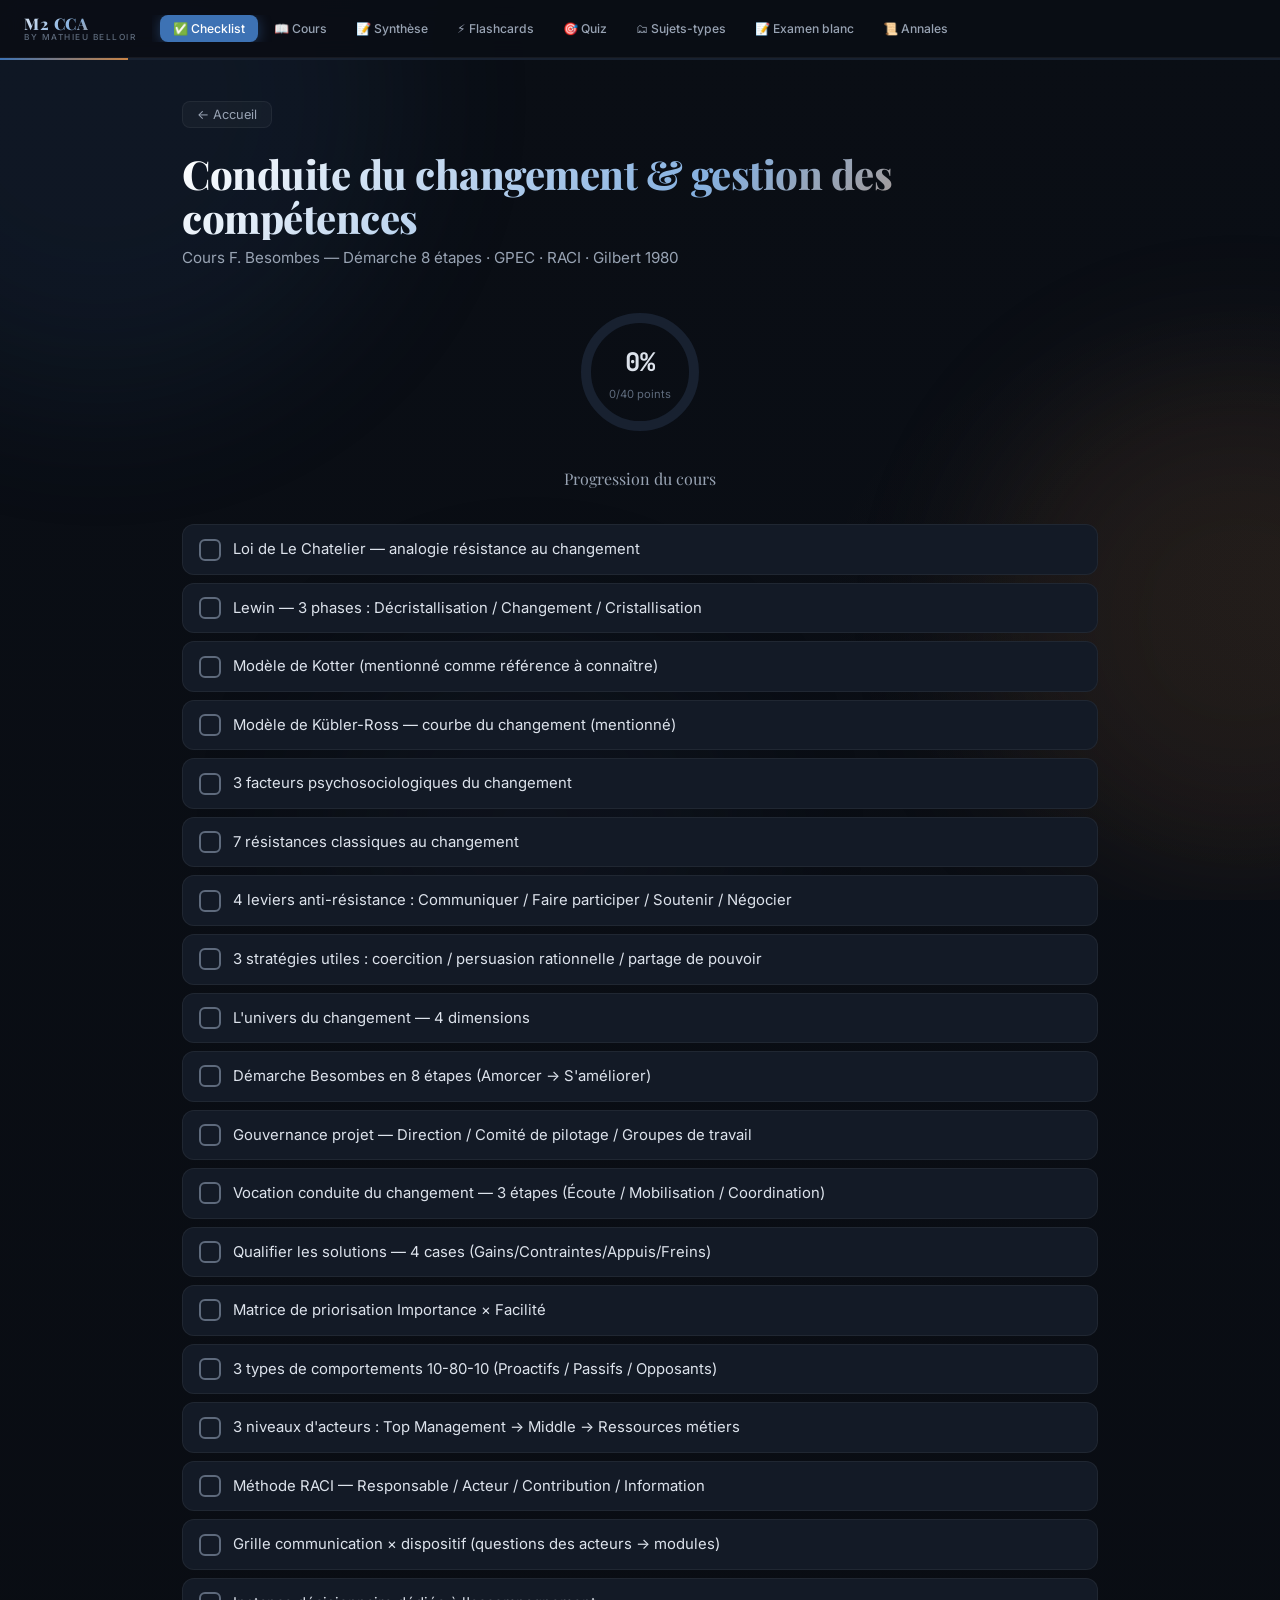
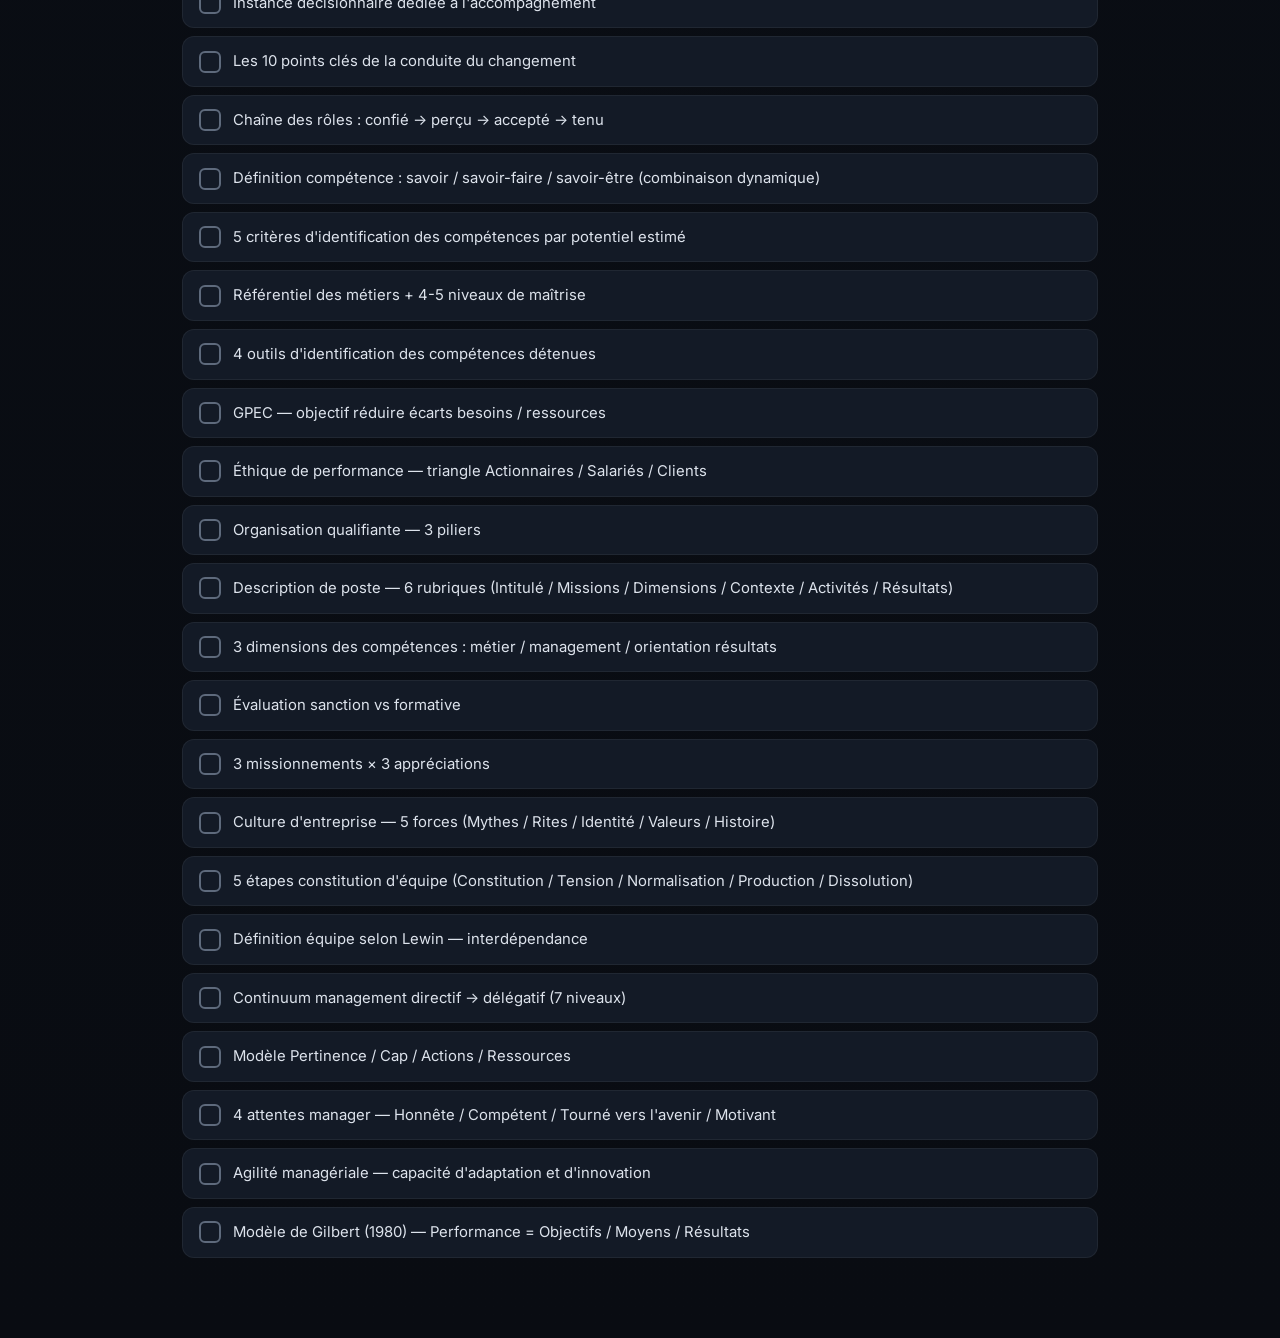
==== conduite_chgt.html @ 36bd1773 "Questions Vrai/Faux et flashcards atomisées pour les 5 cours restants - gouv : 3 flashcards scindées" ====
<!DOCTYPE html>
<html lang="fr">
<head>
<meta charset="UTF-8">
<meta name="viewport" content="width=device-width, initial-scale=1.0">
<title>Conduite du changement — M2 CCA</title>
<meta name="description" content="Cours Conduite du changement M2 CCA — cours, synthèse, flashcards et quiz.">
<link rel="icon" href="data:image/svg+xml,<svg xmlns=%22http://www.w3.org/2000/svg%22 viewBox=%220 0 100 100%22><text y=%2280%22 font-size=%2290%22>🔄</text></svg>">
<link rel="preconnect" href="https://fonts.googleapis.com">
<link rel="preconnect" href="https://fonts.gstatic.com" crossorigin>
<link rel="preload" as="style" href="https://fonts.googleapis.com/css2?family=Playfair+Display:wght@400;600;700;800&family=Inter:wght@300;400;500;600;700&family=JetBrains+Mono:wght@400;500&display=swap" onload="this.onload=null;this.rel='stylesheet'">
<noscript><link href="https://fonts.googleapis.com/css2?family=Playfair+Display:wght@400;600;700;800&family=Inter:wght@300;400;500;600;700&family=JetBrains+Mono:wght@400;500&display=swap" rel="stylesheet"></noscript>
<link rel="stylesheet" href="shared.css?v=202605180400">
</head>
<body>

<div class="blobs">
  <div class="blob blob-1"></div>
  <div class="blob blob-2"></div>
  <div class="blob blob-3"></div>
</div>

<nav class="nav">
  <div class="nav-brand" onclick="window.location.href='index.html'">
    <div class="nav-logo">M2 CCA</div>
    <div class="nav-sub">By Mathieu Belloir</div>
  </div>
  <div class="nav-tabs" id="navTabs"></div>
</nav>
<div class="progress-line"><div class="progress-line-fill" id="progressFill"></div></div>

<div class="main" id="appRoot">
  <div style="padding:3rem 0;text-align:center;color:var(--text2);font-size:0.9rem">
    <div style="font-size:2rem;margin-bottom:0.8rem">🔄</div>
    Chargement du cours…
  </div>
</div>

<script src="engine.js?v=202605180400"></script>
<script>
/* ═══════ FALLBACK DATA (file://) ═══════ */
const FALLBACK = {
  "title": "Conduite du changement & gestion des compétences",
  "subtitle": "Cours F. Besombes — Démarche 8 étapes · GPEC · RACI · Gilbert 1980",
  "quizKey": "m2cca_quiz_conduite_chgt",
  "checklistItems": [
    {
      "id": "cc1",
      "label": "Loi de Le Chatelier — analogie résistance au changement"
    },
    {
      "id": "cc2",
      "label": "Lewin — 3 phases : Décristallisation / Changement / Cristallisation"
    },
    {
      "id": "cc3",
      "label": "Modèle de Kotter (mentionné comme référence à connaître)"
    },
    {
      "id": "cc4",
      "label": "Modèle de Kübler-Ross — courbe du changement (mentionné)"
    },
    {
      "id": "cc5",
      "label": "3 facteurs psychosociologiques du changement"
    },
    {
      "id": "cc6",
      "label": "7 résistances classiques au changement"
    },
    {
      "id": "cc7",
      "label": "4 leviers anti-résistance : Communiquer / Faire participer / Soutenir / Négocier"
    },
    {
      "id": "cc8",
      "label": "3 stratégies utiles : coercition / persuasion rationnelle / partage de pouvoir"
    },
    {
      "id": "cc9",
      "label": "L'univers du changement — 4 dimensions"
    },
    {
      "id": "cc10",
      "label": "Démarche Besombes en 8 étapes (Amorcer → S'améliorer)"
    },
    {
      "id": "cc11",
      "label": "Gouvernance projet — Direction / Comité de pilotage / Groupes de travail"
    },
    {
      "id": "cc12",
      "label": "Vocation conduite du changement — 3 étapes (Écoute / Mobilisation / Coordination)"
    },
    {
      "id": "cc13",
      "label": "Qualifier les solutions — 4 cases (Gains/Contraintes/Appuis/Freins)"
    },
    {
      "id": "cc14",
      "label": "Matrice de priorisation Importance × Facilité"
    },
    {
      "id": "cc15",
      "label": "3 types de comportements 10-80-10 (Proactifs / Passifs / Opposants)"
    },
    {
      "id": "cc16",
      "label": "3 niveaux d'acteurs : Top Management → Middle → Ressources métiers"
    },
    {
      "id": "cc17",
      "label": "Méthode RACI — Responsable / Acteur / Contribution / Information"
    },
    {
      "id": "cc18",
      "label": "Grille communication × dispositif (questions des acteurs → modules)"
    },
    {
      "id": "cc19",
      "label": "Instance décisionnaire dédiée à l'accompagnement"
    },
    {
      "id": "cc20",
      "label": "Les 10 points clés de la conduite du changement"
    },
    {
      "id": "cc21",
      "label": "Chaîne des rôles : confié → perçu → accepté → tenu"
    },
    {
      "id": "cc22",
      "label": "Définition compétence : savoir / savoir-faire / savoir-être (combinaison dynamique)"
    },
    {
      "id": "cc23",
      "label": "5 critères d'identification des compétences par potentiel estimé"
    },
    {
      "id": "cc24",
      "label": "Référentiel des métiers + 4-5 niveaux de maîtrise"
    },
    {
      "id": "cc25",
      "label": "4 outils d'identification des compétences détenues"
    },
    {
      "id": "cc26",
      "label": "GPEC — objectif réduire écarts besoins / ressources"
    },
    {
      "id": "cc27",
      "label": "Éthique de performance — triangle Actionnaires / Salariés / Clients"
    },
    {
      "id": "cc28",
      "label": "Organisation qualifiante — 3 piliers"
    },
    {
      "id": "cc29",
      "label": "Description de poste — 6 rubriques (Intitulé / Missions / Dimensions / Contexte / Activités / Résultats)"
    },
    {
      "id": "cc30",
      "label": "3 dimensions des compétences : métier / management / orientation résultats"
    },
    {
      "id": "cc31",
      "label": "Évaluation sanction vs formative"
    },
    {
      "id": "cc32",
      "label": "3 missionnements × 3 appréciations"
    },
    {
      "id": "cc33",
      "label": "Culture d'entreprise — 5 forces (Mythes / Rites / Identité / Valeurs / Histoire)"
    },
    {
      "id": "cc34",
      "label": "5 étapes constitution d'équipe (Constitution / Tension / Normalisation / Production / Dissolution)"
    },
    {
      "id": "cc35",
      "label": "Définition équipe selon Lewin — interdépendance"
    },
    {
      "id": "cc36",
      "label": "Continuum management directif → délégatif (7 niveaux)"
    },
    {
      "id": "cc37",
      "label": "Modèle Pertinence / Cap / Actions / Ressources"
    },
    {
      "id": "cc38",
      "label": "4 attentes manager — Honnête / Compétent / Tourné vers l'avenir / Motivant"
    },
    {
      "id": "cc39",
      "label": "Agilité managériale — capacité d'adaptation et d'innovation"
    },
    {
      "id": "cc40",
      "label": "Modèle de Gilbert (1980) — Performance = Objectifs / Moyens / Résultats"
    }
  ],
  "flashcards": [
    {
      "q": "Loi de Le Chatelier appliquée au changement organisationnel",
      "a": "« Toute modification apportée à l'équilibre d'un système entraîne au sein de celui-ci l'apparition de phénomènes qui tendent à s'opposer à cette modification et à en annuler les effets. »\n\nConséquence : pour réussir un changement, modifier l'équilibre dans un sens délibéré en :\n  • Augmentant les pressions dans le sens du changement\n  • Diminuant les résistances\n\nBonne pratique : associer les deux.",
      "theme": "processus_chgt",
      "src": "Conduite p.3",
      "srcChap": 1
    },
    {
      "q": "Modèle de Kurt Lewin — les 3 phases",
      "a": "Kurt Lewin a modélisé le changement en 3 phases :\n\n① DÉCRISTALLISATION — préparation au changement, remise en cause du fonctionnement actuel\n\n② CHANGEMENT — modifications des tâches, de la structure, des techniques et du comportement des individus\n\n③ CRISTALLISATION — renforcement positif des résultats souhaités, évaluation et suivi",
      "theme": "processus_chgt",
      "src": "Conduite p.5",
      "srcChap": 2
    },
    {
      "q": "Modèles de Kotter et Kübler-Ross — niveau Besombes",
      "a": "Le support Besombes mentionne ces 2 modèles comme références à connaître MAIS sans les détailler :\n\n• Kotter — modèle de référence en conduite du changement (titre seul)\n\n• Kübler-Ross — courbe du changement (schéma Philippe Moret) qui permet de comprendre les réactions émotionnelles face au changement (titre + schéma seuls)\n\n→ À mobiliser en examen comme modèles structurants, sans les détailler outre mesure.",
      "theme": "processus_chgt",
      "src": "Conduite p.6",
      "srcChap": 3
    },
    {
      "q": "3 facteurs psychosociologiques du changement",
      "a": "① La découverte chez autrui d'attitudes sociales différentes des nôtres\n\n② La découverte de l'image de soi vue par les autres, bien différente de ce que nous pensions être\n\n③ La découverte d'un nouveau sens à un mot, nous qui prenions notre sens pour la vérité absolue",
      "theme": "processus_chgt",
      "src": "Conduite p.7",
      "srcChap": 4
    },
    {
      "q": "Les 7 résistances au changement (Besombes)",
      "a": "① Manque d'informations des collaborateurs\n② Peur de l'inconnu\n③ Besoin de sécurité\n④ Besoin de changement inexistant\n⑤ Peur de perdre des acquis\n⑥ Moment mal choisi\n⑦ Manque de ressources",
      "theme": "processus_chgt",
      "src": "Conduite p.8-9",
      "srcChap": 4
    },
    {
      "q": "Les 4 leviers pour lutter contre les résistances",
      "a": "① COMMUNIQUER — éliminer les craintes liées à l'incertitude, expliquer clairement le but visé\n\n② FAIRE PARTICIPER — créer un sentiment d'engagement, impliquer de la planification à la réalisation\n\n③ SOUTENIR — assurer la confiance et la crédibilité, consacrer plus de temps aux collaborateurs en difficulté\n\n④ NÉGOCIER — éliminer les conflits avec des buts personnels, harmoniser objectifs (cohérence d'ensemble)",
      "theme": "processus_chgt",
      "src": "Conduite p.8-9",
      "srcChap": 4
    },
    {
      "q": "Les 3 stratégies utiles face au changement",
      "a": "① LA COERCITION — réactions par peur des sanctions ou par attrait des récompenses ; s'appuyer sur l'autorité conférée par le poste\n\n② LA PERSUASION RATIONNELLE — individus essentiellement rationnels, actes basés sur la logique ; appel au pouvoir lié à la compétence\n\n③ LE PARTAGE DE POUVOIR — la responsabilisation comme facteur de motivation ; implication des personnes dans le processus de changement",
      "theme": "processus_chgt",
      "src": "Conduite p.10",
      "srcChap": 4
    },
    {
      "q": "Limites de la dynamique de groupe en situation de changement",
      "a": "Chacune des solutions est au gré des dirigeants ; chacune ayant ses avantages et inconvénients selon le moment.\n\n→ Question de DISCERNEMENT et de PHILOSOPHIE DE GESTION\n\nAttention au paradoxe : désir de participer à condition de ne pas perdre d'autonomie.",
      "theme": "processus_chgt"
    },
    {
      "q": "L'univers du changement — 4 dimensions",
      "a": "Le management du changement s'inscrit dans 4 dimensions interconnectées :\n\n• STRATÉGIE\n• MÉTHODES ET ACTIVITÉS\n• COLLABORATEURS\n• PARTENAIRES EXTERNES",
      "theme": "demarche",
      "src": "Conduite p.12",
      "srcChap": 5
    },
    {
      "q": "Les 8 étapes de la démarche Besombes",
      "a": "① AMORCER — Définir une stratégie / politique\n② ANALYSER L'EXISTANT — Diagnostic\n③ DÉFINIR LE NOUVEAU CADRE — Innover, objectifs opérationnels\n④ MOBILISER — Sensibiliser, former\n⑤ ÉLABORER LES PLANS D'ACTIONS — Hiérarchiser, planifier\n⑥ MISE EN ŒUVRE — Déployer, contrôler dérives\n⑦ MESURER ET ÉVALUER — Constater écarts, corriger, motiver\n⑧ S'AMÉLIORER — Boucler la démarche, fixer nouveaux objectifs\n\nDurée moyenne : 2 ans — ni trop, ni trop peu.",
      "theme": "demarche",
      "src": "Conduite p.13-23",
      "srcChap": 5
    },
    {
      "q": "Étape 1 — Amorcer : analyser facteurs internes et externes",
      "a": "FACTEURS INTERNES :\n  • L'organisation actuelle : points forts / points faibles\n  • Les compétences disponibles : immédiatement / CT / MT / inexistantes\n\nFACTEURS EXTERNES :\n  • La demande des clients (évolution / tendances)\n  • L'observation statistique\n  • La prospective économique (nouveaux thèmes, nouvelles règles)\n  • Les autres acteurs (financeurs, association, commune…)\n\nLa stratégie sera élaborée à partir de l'analyse de ces éléments.",
      "theme": "demarche",
      "src": "Conduite p.15",
      "srcChap": 5
    },
    {
      "q": "Étape 4 — Mobiliser : 6 actions clés",
      "a": "① Sensibiliser l'ensemble des collaborateurs collectivement ET individuellement aux nouveaux objectifs\n② S'assurer de la compréhension de tous\n③ Former aux nouvelles méthodes\n④ Définir les règles du jeu\n⑤ Définir les modalités d'évaluation\n⑥ Définir les méthodes de soutien",
      "theme": "demarche"
    },
    {
      "q": "Étape 5 — Élaborer les plans d'actions : 5 livrables",
      "a": "① Hiérarchiser les actions\n② Définir le calendrier\n③ Nommer les responsables et répartir les équipes\n④ Définir les temps d'échanges\n⑤ Définir les indicateurs de pilotage",
      "theme": "demarche"
    },
    {
      "q": "Gouvernance projet — qui fait quoi ?",
      "a": "3 niveaux de gouvernance projet :\n\n• DIRECTION → Projet stratégique\n• COMITÉ DE PILOTAGE PROJET → Gestion participative\n• GROUPES DE TRAVAIL (typiquement 4) → Exécution opérationnelle",
      "theme": "demarche",
      "src": "Conduite p.14",
      "srcChap": 5
    },
    {
      "q": "Vocation de la conduite du changement — 3 étapes",
      "a": "De la PROBLÉMATIQUE au CHANGEMENT via 3 étapes :\n\n① GARANTIR LA BONNE COMPRÉHENSION et la pertinence de la problématique\n   → Écoute · Propositions · Échanges\n\n② FÉDÉRER LES PARTIES PRENANTES autour d'un périmètre commun\n   → Mobilisation · Priorisation · Structuration · Alignement\n\n③ FACILITER LA MISE EN ŒUVRE du changement\n   → Coordination · Communication · Accompagnement",
      "theme": "demarche",
      "src": "Conduite p.27-30",
      "srcChap": 6
    },
    {
      "q": "Qualifier les solutions — grille à 4 cases",
      "a": "Pour qualifier une solution :\n\nCôté RÉSULTATS :\n  • GAINS ATTENDUS — gain de temps, productivité, niveau de service, qualité, fiabilité\n  • CONTRAINTES — éléments externes sur lesquels on a peu d'emprise mais qui impactent\n\nCôté CONDITIONS :\n  • POINTS D'APPUI — éléments favorables à utiliser au maximum (sponsor de poids, effet de levier)\n  • FREINS — éléments qui s'opposent à l'atteinte du résultat (mais sur lesquels on peut agir)",
      "theme": "demarche",
      "src": "Conduite p.31",
      "srcChap": 6
    },
    {
      "q": "Matrice de priorisation Importance × Facilité",
      "a": "Outil de priorisation graphique :\n\n• Abscisses : FACILITÉ / MAÎTRISE (0-10)\n• Ordonnées : IMPORTANCE (0-10)\n\nPermet d'identifier :\n  • Actions PRIORITAIRES : Importance élevée + Facilité élevée\n  • Actions « AU PARKING » : Importance faible (sortir de la roadmap)",
      "theme": "demarche"
    },
    {
      "q": "Les 3 types de comportements face au changement (10-80-10)",
      "a": "Face à tout changement, 3 types de comportements :\n\n① LES PROACTIFS (constructifs) — 10 à 20 %\n   Favorables au changement, se positionnent comme prescripteurs\n   → LES UTILISER\n\n② LES PASSIFS (hésitants) — 60 à 80 %\n   En attente de résultats probants, veulent être sécurisés\n   → LES RASSURER\n\n③ LES OPPOSANTS (destructeurs) — 10 à 20 %\n   Opposés aux projets, avancent des arguments « contre »\n   → LES LAISSER S'ISOLER pour mieux les raccrocher",
      "theme": "acteurs",
      "src": "Conduite p.36",
      "srcChap": 7
    },
    {
      "q": "S'appuyer sur le Top Management — pourquoi et comment",
      "a": "Le Top Management donne L'IMPULSION ET LA LÉGITIMITÉ :\n\n• Montrer à tous que le projet est moteur pour l'organisation\n• Prendre les décisions importantes et les communiquer\n\nPrérequis : le Top Management doit être IMPLIQUÉ ET MOTIVÉ.",
      "theme": "acteurs"
    },
    {
      "q": "S'appuyer sur le Middle Management — rôle de relais",
      "a": "Le Middle Management opérationnel RELAIE le changement :\n\n• S'impliquer dans les actions de communication\n• Intégrer les changements dans le management au quotidien\n• Contribuer à l'accompagnement post-déploiement\n\nPrérequis : le Management de proximité doit bénéficier d'un TEMPS D'AVANCE.",
      "theme": "acteurs"
    },
    {
      "q": "Miser sur les Ressources Métiers — 3 atouts",
      "a": "Les Ressources Métiers internes sont des relais légitimes car :\n\n• Ils CONNAISSENT l'organisation\n• Ils sont LÉGITIMES\n• Ils RESTERONT\n\nCondition : les mobiliser et les animer LE PLUS EN AMONT POSSIBLE, puis les accompagner dans ce rôle.",
      "theme": "acteurs",
      "src": "Conduite p.39",
      "srcChap": 7
    },
    {
      "q": "La méthode RACI — 4 rôles par activité",
      "a": "Pour chaque activité, on distingue 4 rôles :\n\n• R : RESPONSABLE (1 et un seul) — Donne son approbation, assume la responsabilité globale\n\n• A : ACTEUR (1 à n) — Réalise les activités\n\n• C : CONTRIBUTION (0 à n) — Dispose d'une information / expertise mais n'a pas d'autorité\n\n• I : INFORMATION (0 à n) — Informé sans intervention (généralement indirectement impacté)",
      "theme": "pilotage",
      "src": "Conduite p.40",
      "srcChap": 8
    },
    {
      "q": "Identifier les impacts organisationnels — démarche",
      "a": "Démarche en 3 temps :\n\n① Identifier les impacts par PROCESSUS / SOUS-PROCESSUS\n② Identifier les SCÉNARIOS et formuler une recommandation, puis faire arbitrer\n③ FORMALISER LE RACI par processus",
      "theme": "pilotage",
      "src": "Conduite p.40",
      "srcChap": 8
    },
    {
      "q": "Grille communication × dispositif — Pourquoi changer ?",
      "a": "Selon la question posée par l'acteur, le dispositif diffère :\n\n• « Pourquoi changer ? » → Communication projet · Kits de communication\n• « Comment ça va se passer ? » → Information ciblée par métier, domaine, fonction, rôle\n• « Qu'est-ce qui change pour moi ? » → Modules de sensibilisation\n• « Vais-je être à la hauteur ? » → Formation aux nouveautés\n• « Comment vais-je faire ? » → Modules de formation\n• « Suis-je prêt ? » → Entraînement libre ou encadré\n• « Je ne suis pas prêt ! » → Assistance de proximité\n• « Comment faire encore mieux ? » → Assistance à distance + Management au quotidien",
      "theme": "pilotage",
      "src": "Conduite p.41",
      "srcChap": 8
    },
    {
      "q": "Instance décisionnaire dédiée à l'accompagnement du changement",
      "a": "Préalable au pilotage : constituer une instance qui couvre 8 dimensions :\n\n• Cohérence avec les orientations stratégiques\n• Indicateurs à suivre\n• Ressources nécessaires, relais terrain\n• Tactique de déploiement\n• Coordination équipe projet\n• Planification, suivi du plan d'action\n• Déploiement des actions de communication clés\n• Alertes et risques",
      "theme": "pilotage",
      "src": "Conduite p.42",
      "srcChap": 8
    },
    {
      "q": "Les 10 points clés de la conduite du changement (Besombes)",
      "a": "① Faire participer les acteurs clés\n② Rester factuel\n③ Être réaliste\n④ Communiquer « honnête » et « utile »\n⑤ Faciliter la coordination des projets\n⑥ Accompagner le changement (tenir compte du « deuil »)\n⑦ Mesurer les impacts d'un projet avant de communiquer\n⑧ S'appuyer sur une méthodologie structurée et rassurante\n⑨ S'appuyer sur la DG puis sur le middle management\n⑩ S'appuyer sur des ressources métiers internes et les « chouchouter »",
      "theme": "pilotage",
      "src": "Conduite p.39",
      "srcChap": 7
    },
    {
      "q": "Chaîne des rôles — description de poste (Besombes)",
      "a": "La performance organisationnelle dépend de 4 rôles successifs :\n\n• RÔLE CONFIÉ (par l'organisation)\n• RÔLE PERÇU (par le salarié)\n• RÔLE ACCEPTÉ (par le salarié)\n• RÔLE TENU (effectivement)\n\nLa DESCRIPTION DE POSTE permet de minimiser l'écart d'efficacité entre rôle confié et rôle tenu.",
      "theme": "competences",
      "src": "Compétences p.3",
      "srcChap": 10
    },
    {
      "q": "Définition de la compétence selon Besombes",
      "a": "« La compétence est une DISPOSITION À MOBILISER, À COMBINER ET METTRE EN ŒUVRE DES RESSOURCES (savoir, savoir-faire, savoir-être). »\n\nC'est la COMBINAISON DYNAMIQUE de différents éléments :\n  • Savoir théorique\n  • Procédures et / ou bonnes pratiques\n  • Savoir-faire\n  • Expérience non formalisée",
      "theme": "competences",
      "src": "Compétences p.6",
      "srcChap": 10
    },
    {
      "q": "Les 5 critères d'identification des compétences (potentiel estimé)",
      "a": "① Motivation\n② Caractère\n③ Image que l'on a de soi\n④ Les connaissances et le savoir\n⑤ Le savoir-faire\n\nBonne pratique : il est préférable d'EMBAUCHER quelqu'un qui a 1, 2, 3 et de le FORMER à 4 et 5.",
      "theme": "competences"
    },
    {
      "q": "Les 4 outils d'identification des compétences détenues",
      "a": "Pour mesurer l'employabilité individuelle :\n\n① Mesure de l'employabilité individuelle\n② Bilan de compétences\n③ Portefeuille de compétences\n④ Cartes de compétences\n\nLe RÉFÉRENTIEL DES MÉTIERS indique le niveau de maîtrise sur 4 à 5 niveaux.",
      "theme": "competences"
    },
    {
      "q": "GPEC — définition et objectif (Besombes)",
      "a": "Gestion Prévisionnelle des Emplois et des Compétences :\n\n« Vise à RÉDUIRE, DE FAÇON ANTICIPÉE, LES ÉCARTS entre les besoins et les ressources de l'entreprise en termes d'effectifs et de compétences en fonction des objectifs identifiés, avec l'IMPLICATION DU SALARIÉ dans le cadre d'un projet d'évolution professionnelle. »",
      "theme": "competences",
      "src": "Compétences p.11",
      "srcChap": 11
    },
    {
      "q": "Éthique de performance — triangle Besombes",
      "a": "L'éthique de performance repose sur un triangle :\n\n• ACTIONNAIRES (stratégie, vision)\n• SALARIÉS (création de valeur)\n• CLIENTS (profits)\n\nAu centre : la DIRECTION assure l'équilibre permanent et la constance de l'objectif stratégique.",
      "theme": "competences",
      "src": "Compétences p.12",
      "srcChap": 11
    },
    {
      "q": "L'organisation qualifiante — 3 piliers",
      "a": "L'organisation qualifiante repose sur :\n\n① ENRICHISSEMENT DES TÂCHES\n② VOLONTÉ ÉDUCATIVE (développement de l'apprentissage permanent)\n③ RECHERCHE DE LA COMPÉTITIVITÉ\n\nÉléments préalables : identification des emplois actuels (résultats attendus + compétences requises via DICTIONNAIRE DE COMPÉTENCES) + prévision réaliste de l'évolution.",
      "theme": "competences",
      "src": "Compétences p.14",
      "srcChap": 11
    },
    {
      "q": "Description de poste — 6 rubriques",
      "a": "Schéma de principe d'une description de poste :\n\n① INTITULÉ DU POSTE\n② MISSIONS\n③ DIMENSIONS (chiffres significatifs)\n④ CONTEXTE GÉNÉRAL DU POSTE (cadre général de travail, contraintes)\n⑤ NATURE ET ÉTENDUE DES ACTIVITÉS (analyse du cadre d'activité et de ses moyens)\n⑥ RÉSULTATS ATTENDUS (identification des objectifs)\n\nDistinguer : LE POSTE (emploi tenu, unité physiquement identifiable) vs LA FONCTION (activités tendant vers le même but).",
      "theme": "competences",
      "src": "Compétences p.18-19",
      "srcChap": 11
    },
    {
      "q": "Les 3 dimensions des compétences (Besombes)",
      "a": "① EN TERMES DE MÉTIER\n  • Connaissances techniques et théoriques\n  • Connaissances pratiques et savoir-faire\n\n② EN TERMES DE MANAGEMENT\n  • Compétences relationnelles liées au métier\n  • Planification, organisation, coordination, contrôle\n  • Direction, animation, motivation\n\n③ ORIENTATION VERS LES RÉSULTATS\n  • Initiation, autonomie\n  • Engagement, sens des responsabilités\n  • Sens des priorités et flexibilité\n  • Contribution aux axes de progrès",
      "theme": "competences",
      "src": "Compétences p.20",
      "srcChap": 11
    },
    {
      "q": "Système d'évaluation — sanction vs formative",
      "a": "L'évaluation des compétences s'envisage au regard d'OBJECTIFS À ATTEINDRE.\n\nÉVALUATION « SANCTION » :\n  Cible : la performance, les résultats\n  Outils : objectifs quantitatifs, plans d'actions, management de la performance\n\nÉVALUATION « FORMATIVE » :\n  Cible : les compétences, la tenue du poste\n  Outils : orientations développement\n\nL'instauration d'un système d'évaluation INDUIT LE CHANGEMENT : comportements, pratiques managériales, relations d'autorité, mentalités, représentations culturelles.",
      "theme": "competences",
      "src": "Compétences p.25",
      "srcChap": 11
    },
    {
      "q": "Les 3 missionnements × 3 appréciations",
      "a": "Pour mettre en œuvre un système d'appréciation, confier aux salariés MISSIONS CLAIRES + MOYENS ADAPTÉS.\n\n3 TYPES DE MISSIONNEMENT :\n  • Les directives (règle, procédure, plan d'action)\n  • Les objectifs quantitatifs\n  • Les orientations ou objectifs qualitatifs\n\n3 TYPES D'APPRÉCIATION :\n  • Le contrôle\n  • La mesure\n  • L'appréciation",
      "theme": "competences",
      "src": "Compétences p.27",
      "srcChap": 11
    },
    {
      "q": "La culture d'entreprise — 5 forces (Besombes)",
      "a": "La culture d'entreprise repose sur 5 forces :\n\n• MYTHES\n• RITES\n• IDENTITÉ\n• VALEURS\n• HISTOIRE\n\nLa mise en œuvre d'un système d'appréciation s'appuyant sur des entretiens individuels fait appel à des notions qui RELÈVENT DE LA CULTURE D'ENTREPRISE.",
      "theme": "competences",
      "src": "Compétences p.30",
      "srcChap": 11
    },
    {
      "q": "Les 5 étapes de constitution d'une équipe",
      "a": "① CONSTITUTION — création de l'équipe, découverte des autres et de la légitimité de chacun → Team Building\n\n② TENSION — confrontation des opinions, divergences objectives ou irrationnelles → Prévention / Gestion des conflits\n\n③ NORMALISATION — acceptation d'un but commun, apparition de règles et structuration → Négociation\n\n④ PRODUCTION — travail collectif vers le but commun → Motivation\n\n⑤ DISSOLUTION — dissolution (membres partis, nouveaux arrivants) → Valorisation",
      "theme": "equipe",
      "src": "Compétences p.31-32",
      "srcChap": 12
    },
    {
      "q": "Définition de l'équipe selon Lewin",
      "a": "« L'ESSENCE D'UN GROUPE EST L'INTERDÉPENDANCE DE CHACUN DE SES MEMBRES. » — Kurt Lewin\n\n3 caractéristiques d'une équipe :\n  • Objectif commun\n  • Interaction psychologique\n  • Existence collective",
      "theme": "equipe",
      "src": "Compétences p.33",
      "srcChap": 12
    },
    {
      "q": "Continuum de management directif → délégatif (7 niveaux)",
      "a": "Le comportement managérial s'inscrit sur un continuum entre AUTORITÉ DU RESPONSABLE et LIBERTÉ D'ACTION DU GROUPE.\n\nCentré sur l'animateur (autorité forte) :\n  • AUTORITÉ (directif)\n  • INFORMATION\n  • EXPLICATIF\n  • CONSULTATION\n\nCentré sur le groupe (liberté forte) :\n  • EXPLICATIF (concertation)\n  • NÉGOCIATION\n  • IMPLICATIF (délégation, responsabilisant)",
      "theme": "equipe",
      "src": "Compétences p.35",
      "srcChap": 12
    },
    {
      "q": "Modèle Pertinence / Cap / Actions / Ressources",
      "a": "Pour responsabiliser, articuler 4 dimensions :\n\n• CAP — Quelle est la destination à atteindre ?\n• ACTIONS — Comment s'y prendre pour atteindre le cap ?\n• RESSOURCES — Avec qui et quoi pour atteindre le cap ?\n• PERTINENCE — Sens ? Utilité ? Cohérence ?",
      "theme": "equipe",
      "src": "Compétences p.36",
      "srcChap": 12
    },
    {
      "q": "Les 4 attentes vis-à-vis du manager",
      "a": "Ce que les managés attendent de leur manager :\n\n① HONNÊTE — l'intégrité (confiance)\n② COMPÉTENT — la compétence (technique & managériale)\n③ TOURNÉ VERS L'AVENIR — la vision\n④ MOTIVANT — le dynamisme (implication et responsabilisation)",
      "theme": "equipe",
      "src": "Compétences p.37",
      "srcChap": 12
    },
    {
      "q": "Agilité managériale",
      "a": "Définition : la CAPACITÉ D'ADAPTATION ET D'INNOVATION mobilisée ensemble face à :\n\n• Quelles problématiques ?\n• Quelle résolution de problème ensemble ?\n• Quel plan d'actions concerté ?",
      "theme": "equipe",
      "src": "Compétences p.36",
      "srcChap": 12
    },
    {
      "q": "Manager n'est pas une fin en soi",
      "a": "Manager est un MOYEN pour :\n\n• Réussir un projet ensemble (ou un défi à relever)\n• Rester concentré sur l'essentiel (satisfaction client + collaborateurs)\n• Se connaître soi-même pour entrer en relation positive avec l'autre\n• La discipline de groupe crée les conditions de la réussite : les membres formulent ensemble le projet, se mettent d'accord sur les objectifs, définissent une méthode de travail commune, développent des compétences complémentaires, s'engagent collectivement à atteindre les résultats souhaités.",
      "theme": "equipe"
    },
    {
      "q": "Modèle de Gilbert (1980) — triangle de la performance",
      "a": "La PERFORMANCE se construit à l'intersection de 3 dimensions :\n\n• OBJECTIFS\n• MOYENS\n• RÉSULTATS\n\nLes écarts entre ces 3 sommets définissent :\n  • Objectifs ↔ Résultats : EFFICACITÉ\n  • Moyens ↔ Résultats : EFFICIENCE\n  • Objectifs ↔ Moyens : PERTINENCE",
      "theme": "equipe",
      "src": "Compétences p.40",
      "srcChap": 12
    }
  ],
  "quizQuestions": [
    {
      "q": "Quelle loi physique sert d'analogie pour comprendre la résistance au changement organisationnel selon Besombes ?",
      "o": [
        "Loi de Le Chatelier",
        "Loi de Pareto",
        "Loi de Murphy",
        "Loi de Parkinson"
      ],
      "c": 0,
      "e": "La loi de Le Chatelier énonce que toute modification de l'équilibre d'un système entraîne l'apparition de phénomènes qui tendent à s'y opposer. Pour réussir un changement, il faut donc associer 2 actions : augmenter les pressions dans le sens du changement ET diminuer les résistances.",
      "theme": "processus_chgt",
      "src": "Conduite p.3",
      "srcChap": 1
    },
    {
      "q": "Quelles sont les 3 phases du modèle de Kurt Lewin ?",
      "o": [
        "Diagnostic / Action / Évaluation",
        "Décristallisation / Changement / Cristallisation",
        "Préparation / Exécution / Contrôle",
        "Mobilisation / Production / Dissolution"
      ],
      "c": 1,
      "e": "Lewin a modélisé le changement en 3 phases : ① Décristallisation (remise en cause du fonctionnement actuel), ② Changement (modifications des tâches, structure, techniques, comportements), ③ Cristallisation (renforcement positif des résultats souhaités, évaluation et suivi).",
      "theme": "processus_chgt",
      "src": "Conduite p.5",
      "srcChap": 2
    },
    {
      "q": "Combien de résistances classiques au changement sont identifiées par Besombes ?",
      "o": [
        "3 résistances",
        "5 résistances",
        "7 résistances",
        "10 résistances"
      ],
      "c": 2,
      "e": "Les 7 résistances classiques : manque d'informations, peur de l'inconnu, besoin de sécurité, besoin de changement inexistant, peur de perdre des acquis, moment mal choisi, manque de ressources.",
      "theme": "processus_chgt",
      "src": "Conduite p.8-9",
      "srcChap": 4
    },
    {
      "q": "Parmi les 3 stratégies utiles face au changement (Besombes), laquelle fait appel à la responsabilisation comme facteur de motivation ?",
      "o": [
        "La coercition",
        "La persuasion rationnelle",
        "Le partage de pouvoir",
        "L'incitation financière"
      ],
      "c": 2,
      "e": "Le partage de pouvoir mobilise la responsabilisation comme facteur de motivation, par l'implication des personnes dans le processus de changement. La coercition s'appuie sur sanctions/récompenses ; la persuasion rationnelle sur la logique et la compétence.",
      "theme": "processus_chgt",
      "src": "Conduite p.10",
      "srcChap": 4
    },
    {
      "q": "Combien d'étapes compte la démarche Besombes de conduite du changement ?",
      "o": [
        "4 étapes",
        "5 étapes",
        "8 étapes",
        "10 étapes"
      ],
      "c": 2,
      "e": "La démarche Besombes comporte 8 étapes : ① Amorcer, ② Analyser l'existant, ③ Définir le nouveau cadre, ④ Mobiliser, ⑤ Élaborer les plans d'actions, ⑥ Mise en œuvre, ⑦ Mesurer et évaluer, ⑧ S'améliorer. Durée moyenne : 2 ans.",
      "theme": "demarche",
      "src": "Conduite p.13-23",
      "srcChap": 5
    },
    {
      "q": "Selon Besombes, combien de temps faut-il en moyenne pour réaliser la démarche complète (étapes 1 à 7) ?",
      "o": [
        "6 mois",
        "1 an",
        "2 ans",
        "5 ans"
      ],
      "c": 2,
      "e": "Pour réaliser le parcours de l'étape 1 à l'étape 7, il faut envisager une période de 2 ans en moyenne — « ni trop, ni trop peu ».",
      "theme": "demarche"
    },
    {
      "q": "Quelles sont les 4 dimensions de « l'univers du changement » selon Besombes ?",
      "o": [
        "Stratégie / Méthodes et activités / Collaborateurs / Partenaires externes",
        "Vision / Mission / Objectifs / Valeurs",
        "Plan / Do / Check / Act",
        "Direction / Encadrement / Production / Support"
      ],
      "c": 0,
      "e": "Les 4 dimensions de l'univers du changement sont : Stratégie, Méthodes et activités, Collaborateurs, Partenaires externes. Le management du changement s'inscrit à la croisée de ces 4 dimensions.",
      "theme": "demarche",
      "src": "Conduite p.12",
      "srcChap": 5
    },
    {
      "q": "Quel est l'ordre des 3 grandes étapes de la vocation de la conduite du changement (Besombes) ?",
      "o": [
        "Plan d'action → Périmètre → Adhésion",
        "Compréhension → Périmètre commun → Mise en œuvre",
        "Diagnostic → Mobilisation → Évaluation",
        "Stratégie → Tactique → Opérationnel"
      ],
      "c": 1,
      "e": "La vocation se décline en 3 étapes : ① Garantir la bonne compréhension et la pertinence de la problématique (Écoute), ② Fédérer les parties prenantes autour d'un périmètre commun (Mobilisation), ③ Faciliter la mise en œuvre du changement (Coordination).",
      "theme": "demarche",
      "src": "Conduite p.27-30",
      "srcChap": 6
    },
    {
      "q": "Pour qualifier les solutions, Besombes propose une grille à 4 cases. Quels sont les éléments FAVORABLES ?",
      "o": [
        "Gains attendus + Contraintes",
        "Points d'appui + Freins",
        "Gains attendus + Points d'appui",
        "Contraintes + Freins"
      ],
      "c": 2,
      "e": "La grille croise Résultats (Gains attendus vs Contraintes) et Conditions (Points d'appui vs Freins). Les éléments FAVORABLES sont les Gains attendus (résultats positifs) et les Points d'appui (éléments à utiliser au max comme un sponsor de poids).",
      "theme": "demarche",
      "src": "Conduite p.31",
      "srcChap": 6
    },
    {
      "q": "Quels sont les axes de la matrice de priorisation des actions selon Besombes ?",
      "o": [
        "Coût × Bénéfice",
        "Importance × Facilité (Maîtrise)",
        "Urgence × Importance (Eisenhower)",
        "Probabilité × Impact"
      ],
      "c": 1,
      "e": "La matrice de priorisation Besombes croise IMPORTANCE (ordonnées) et FACILITÉ / MAÎTRISE (abscisses). Elle permet d'identifier les actions à mener en priorité (Importance + Facilité élevées) vs celles à mettre « au parking » (Importance faible).",
      "theme": "demarche"
    },
    {
      "q": "Selon Besombes, quelle est la répartition typique des comportements face au changement ?",
      "o": [
        "50 % proactifs / 50 % opposants",
        "10-20 % proactifs / 60-80 % passifs / 10-20 % opposants",
        "1/3 - 1/3 - 1/3",
        "25 % proactifs / 50 % passifs / 25 % opposants"
      ],
      "c": 1,
      "e": "Besombes décrit 3 catégories : 10-20 % de PROACTIFS (constructifs, à utiliser), 60-80 % de PASSIFS (hésitants, à rassurer), 10-20 % d'OPPOSANTS (destructeurs, à laisser s'isoler).",
      "theme": "acteurs",
      "src": "Conduite p.36",
      "srcChap": 7
    },
    {
      "q": "Quels sont les 3 niveaux d'acteurs sur lesquels s'appuyer pour accompagner le changement selon Besombes ?",
      "o": [
        "DG / RH / Communication",
        "Top Management / Middle Management / Ressources Métiers",
        "Sponsors / Champions / Utilisateurs",
        "Direction / Cadres / Employés"
      ],
      "c": 1,
      "e": "Besombes identifie 3 niveaux d'acteurs : ① Le Top Management donne l'impulsion et la légitimité, ② Le Middle Management opérationnel relaie, ③ Les Ressources Métiers internes accompagnent (elles connaissent l'organisation, sont légitimes, et resteront).",
      "theme": "acteurs",
      "src": "Conduite p.39",
      "srcChap": 7
    },
    {
      "q": "Que signifie l'acronyme RACI ?",
      "o": [
        "Risque / Action / Contrôle / Indicateur",
        "Responsable / Acteur / Contribution / Information",
        "Réalisation / Audit / Conformité / Innovation",
        "Référent / Adjoint / Coordinateur / Intervenant"
      ],
      "c": 1,
      "e": "RACI = Responsable (1 et un seul par activité) / Acteur (1 à n, réalise) / Contribution (0 à n, expertise sans autorité) / Information (0 à n, informé sans intervention). Outil clé de répartition des rôles dans un projet de changement.",
      "theme": "pilotage",
      "src": "Conduite p.40",
      "srcChap": 8
    },
    {
      "q": "Selon la grille communication × dispositif de Besombes, quel dispositif répond à la question « Suis-je prêt ? »",
      "o": [
        "Kits de communication",
        "Modules de sensibilisation",
        "Entraînement libre ou encadré",
        "Modules de formation"
      ],
      "c": 2,
      "e": "La question « Suis-je prêt ? » se traite par un Entraînement libre ou encadré. La grille fait correspondre chaque question des acteurs (Pourquoi changer / Comment ça va se passer / Qu'est-ce qui change pour moi / Vais-je être à la hauteur / Comment vais-je faire / Suis-je prêt / Je ne suis pas prêt / Comment faire encore mieux) à un dispositif spécifique.",
      "theme": "pilotage",
      "src": "Conduite p.41",
      "srcChap": 8
    },
    {
      "q": "Selon Besombes, combien de points clés résument la conduite du changement ?",
      "o": [
        "5 points",
        "7 points",
        "10 points",
        "12 points"
      ],
      "c": 2,
      "e": "Besombes synthétise sa démarche en 10 points clés : faire participer les acteurs, rester factuel, être réaliste, communiquer honnêtement, faciliter la coordination, accompagner en tenant compte du « deuil », mesurer les impacts, s'appuyer sur une méthodologie, s'appuyer sur la DG + middle management, s'appuyer sur les ressources métiers.",
      "theme": "pilotage",
      "src": "Conduite p.39",
      "srcChap": 7
    },
    {
      "q": "Selon Besombes, quel est l'ordre de la chaîne des rôles dans une description de poste ?",
      "o": [
        "Confié → Tenu → Perçu → Accepté",
        "Perçu → Confié → Accepté → Tenu",
        "Confié → Perçu → Accepté → Tenu",
        "Accepté → Perçu → Tenu → Confié"
      ],
      "c": 2,
      "e": "La chaîne des rôles selon Besombes : Rôle CONFIÉ (par l'organisation) → Rôle PERÇU (par le salarié) → Rôle ACCEPTÉ (par le salarié) → Rôle TENU (effectivement). La description de poste permet de minimiser l'écart d'efficacité entre rôle confié et rôle tenu.",
      "theme": "competences",
      "src": "Compétences p.3",
      "srcChap": 10
    },
    {
      "q": "Selon Besombes, qu'est-ce que la compétence ?",
      "o": [
        "L'ensemble des diplômes obtenus",
        "Une disposition à mobiliser, combiner et mettre en œuvre des ressources (savoir, savoir-faire, savoir-être)",
        "L'expérience professionnelle accumulée",
        "Le savoir technique acquis en formation"
      ],
      "c": 1,
      "e": "Définition Besombes : « La compétence est une disposition à mobiliser, à combiner et mettre en œuvre des ressources (savoir, savoir-faire, savoir-être). C'est la combinaison dynamique de différents éléments : savoir théorique, procédures et bonnes pratiques, savoir-faire, expérience non formalisée. »",
      "theme": "competences",
      "src": "Compétences p.6",
      "srcChap": 10
    },
    {
      "q": "Quel est l'objectif de la GPEC selon Besombes ?",
      "o": [
        "Maximiser la productivité",
        "Réduire de façon anticipée les écarts entre besoins et ressources de l'entreprise en effectifs et compétences",
        "Augmenter les salaires",
        "Réduire les coûts de main-d'œuvre"
      ],
      "c": 1,
      "e": "La GPEC (Gestion Prévisionnelle des Emplois et des Compétences) vise à réduire, de façon anticipée, les écarts entre les besoins et les ressources de l'entreprise en termes d'effectifs et de compétences en fonction des objectifs identifiés, avec l'implication du salarié dans le cadre d'un projet d'évolution professionnelle.",
      "theme": "competences",
      "src": "Compétences p.11",
      "srcChap": 11
    },
    {
      "q": "L'éthique de performance de Besombes repose sur quel triangle ?",
      "o": [
        "Coût / Qualité / Délai",
        "Actionnaires / Salariés / Clients",
        "Direction / Encadrement / Production",
        "Mission / Vision / Valeurs"
      ],
      "c": 1,
      "e": "L'éthique de performance repose sur 3 parties prenantes : ACTIONNAIRES (stratégie, vision), SALARIÉS (création de valeur), CLIENTS (profits). Au centre : la DIRECTION assure l'équilibre permanent et la constance de l'objectif stratégique.",
      "theme": "competences",
      "src": "Compétences p.12",
      "srcChap": 11
    },
    {
      "q": "Selon Besombes, quels sont les 3 piliers de l'organisation qualifiante ?",
      "o": [
        "Formation / Évaluation / Promotion",
        "Enrichissement des tâches / Volonté éducative / Recherche de la compétitivité",
        "Recrutement / Formation / Fidélisation",
        "Diagnostic / Action / Mesure"
      ],
      "c": 1,
      "e": "L'organisation qualifiante repose sur : ① Enrichissement des tâches, ② Volonté éducative (développement de l'apprentissage permanent), ③ Recherche de la compétitivité. Elle s'appuie sur un dictionnaire de compétences et une prévision réaliste de l'évolution de l'emploi.",
      "theme": "competences",
      "src": "Compétences p.14",
      "srcChap": 11
    },
    {
      "q": "Selon Besombes, l'évaluation des compétences peut tendre vers 2 finalités. Lesquelles ?",
      "o": [
        "Promotion vs licenciement",
        "Évaluation « sanction » vs évaluation « formative »",
        "Quantitative vs qualitative",
        "Hiérarchique vs participative"
      ],
      "c": 1,
      "e": "Besombes distingue : ÉVALUATION « SANCTION » (cible la performance et les résultats, outils : objectifs quantitatifs, plans d'actions, management de la performance) vs ÉVALUATION « FORMATIVE » (cible les compétences et la tenue du poste, outils : orientations développement).",
      "theme": "competences",
      "src": "Compétences p.25",
      "srcChap": 11
    },
    {
      "q": "Combien de types de missionnement Besombes distingue-t-il dans la mise en œuvre d'un système d'appréciation ?",
      "o": [
        "2 types",
        "3 types",
        "4 types",
        "5 types"
      ],
      "c": 1,
      "e": "Besombes distingue 3 TYPES DE MISSIONNEMENT : ① Les directives (règle, procédure, plan d'action), ② Les objectifs quantitatifs, ③ Les orientations ou objectifs qualitatifs. Avec en parallèle 3 TYPES D'APPRÉCIATION : contrôle, mesure, appréciation.",
      "theme": "competences",
      "src": "Compétences p.27",
      "srcChap": 11
    },
    {
      "q": "Selon Besombes, sur quoi repose la culture d'entreprise ?",
      "o": [
        "Mythes / Rites / Identité / Valeurs / Histoire",
        "Vision / Mission / Valeurs",
        "Pouvoir / Droit / Intérêt",
        "Stratégie / Structure / Système"
      ],
      "c": 0,
      "e": "Selon Besombes, la culture d'entreprise repose sur 5 forces : MYTHES, RITES, IDENTITÉ, VALEURS, HISTOIRE. La mise en œuvre d'un système d'appréciation s'appuyant sur des entretiens individuels fait appel à des notions qui relèvent de cette culture.",
      "theme": "competences",
      "src": "Compétences p.30",
      "srcChap": 11
    },
    {
      "q": "Quelles sont les 5 étapes de constitution d'une équipe selon Besombes ?",
      "o": [
        "Initiation / Action / Maturité / Récolte / Fin",
        "Constitution / Tension / Normalisation / Production / Dissolution",
        "Plan / Do / Check / Act / Repeat",
        "Forming / Storming / Norming / Performing / Adjourning"
      ],
      "c": 1,
      "e": "Besombes présente les 5 étapes en français : ① CONSTITUTION (team building), ② TENSION (gestion des conflits), ③ NORMALISATION (négociation), ④ PRODUCTION (motivation), ⑤ DISSOLUTION (valorisation). Sans nommer Tuckman ni utiliser la terminologie anglaise.",
      "theme": "equipe",
      "src": "Compétences p.31-32",
      "srcChap": 12
    },
    {
      "q": "Selon Lewin, qu'est-ce qui caractérise l'essence d'un groupe ?",
      "o": [
        "La hiérarchie",
        "L'interdépendance de chacun de ses membres",
        "L'autonomie de chacun",
        "La compétition"
      ],
      "c": 1,
      "e": "« L'essence d'un groupe est l'interdépendance de chacun de ses membres » (Lewin). 3 caractéristiques d'une équipe : objectif commun, interaction psychologique, existence collective.",
      "theme": "equipe",
      "src": "Compétences p.33",
      "srcChap": 12
    },
    {
      "q": "Le continuum de management directif → délégatif comporte combien de niveaux ?",
      "o": [
        "3 niveaux",
        "5 niveaux",
        "7 niveaux",
        "10 niveaux"
      ],
      "c": 2,
      "e": "Le continuum présenté par Besombes comporte 7 niveaux entre autorité du responsable et liberté d'action du groupe : Autorité (directif), Information, Explicatif, Consultation, Explicatif (concertation), Négociation, Implicatif (délégation, responsabilisant).",
      "theme": "equipe",
      "src": "Compétences p.35",
      "srcChap": 12
    },
    {
      "q": "Quelles sont les 4 dimensions du modèle de responsabilisation de Besombes ?",
      "o": [
        "Cap / Actions / Ressources / Pertinence",
        "Plan / Do / Check / Act",
        "Direction / Décision / Délégation / Délivrance",
        "Objectifs / Moyens / Méthodes / Mesures"
      ],
      "c": 0,
      "e": "Le modèle articule : CAP (destination à atteindre), ACTIONS (comment s'y prendre), RESSOURCES (avec qui et quoi), PERTINENCE (sens, utilité, cohérence). Outil de responsabilisation managériale.",
      "theme": "equipe",
      "src": "Compétences p.36",
      "srcChap": 12
    },
    {
      "q": "Selon Besombes, quelles sont les 4 attentes des managés vis-à-vis de leur manager ?",
      "o": [
        "Sympathique / Disponible / Patient / Compréhensif",
        "Honnête / Compétent / Tourné vers l'avenir / Motivant",
        "Strict / Juste / Récompensant / Sanctionnant",
        "Charismatique / Visionnaire / Inspirant / Engagé"
      ],
      "c": 1,
      "e": "Les 4 attentes : ① HONNÊTE (intégrité, confiance), ② COMPÉTENT (technique & managériale), ③ TOURNÉ VERS L'AVENIR (vision), ④ MOTIVANT (dynamisme, implication, responsabilisation).",
      "theme": "equipe",
      "src": "Compétences p.37",
      "srcChap": 12
    },
    {
      "q": "Quel est le triangle du Modèle de Gilbert (1980) ?",
      "o": [
        "Coût / Qualité / Délai",
        "Objectifs / Moyens / Résultats",
        "Mission / Vision / Valeurs",
        "Plan / Action / Contrôle"
      ],
      "c": 1,
      "e": "Le Modèle de Gilbert (1980) est un triangle Objectifs / Moyens / Résultats. Les 3 écarts définissent : Efficacité (Objectifs ↔ Résultats), Efficience (Moyens ↔ Résultats), Pertinence (Objectifs ↔ Moyens).",
      "theme": "equipe",
      "src": "Compétences p.40",
      "srcChap": 12
    },
    {
      "q": "Sur le processus du changement :",
      "type": "tf",
      "theme": "processus_chgt",
      "aff": [
        {
          "t": "La loi de Le Chatelier appliquée au changement énonce que toute modification de l'équilibre fait apparaître des phénomènes qui s'y opposent.",
          "c": true,
          "e": "Le système tend à annuler les effets de la modification : d'où les résistances au changement."
        },
        {
          "t": "Le modèle de Kurt Lewin décompose le changement en 3 phases : décristallisation, changement, cristallisation.",
          "c": true,
          "e": "Décristallisation (préparation), changement (modifications), cristallisation (renforcement et suivi)."
        },
        {
          "t": "Pour réussir un changement, il faut augmenter les résistances et diminuer les pressions favorables.",
          "c": false,
          "e": "C'est l'inverse : augmenter les pressions dans le sens du changement et diminuer les résistances — et associer les deux."
        },
        {
          "t": "La courbe de Kübler-Ross permet de comprendre les réactions émotionnelles face au changement.",
          "c": true,
          "e": "Le support Besombes cite Kübler-Ross comme modèle structurant des réactions émotionnelles."
        }
      ]
    },
    {
      "q": "Sur les résistances et les stratégies de changement :",
      "type": "tf",
      "theme": "processus_chgt",
      "aff": [
        {
          "t": "Selon Besombes, la peur de l'inconnu fait partie des résistances au changement.",
          "c": true,
          "e": "Elle figure parmi les 7 résistances, avec le manque d'information, le besoin de sécurité, etc."
        },
        {
          "t": "Faire participer les collaborateurs est l'un des 4 leviers pour lutter contre les résistances.",
          "c": true,
          "e": "Les 4 leviers sont : communiquer, faire participer, soutenir, négocier."
        },
        {
          "t": "La persuasion rationnelle s'appuie sur la peur des sanctions et l'attrait des récompenses.",
          "c": false,
          "e": "Cela décrit la coercition. La persuasion rationnelle fait appel à la logique et au pouvoir lié à la compétence."
        },
        {
          "t": "Le partage du pouvoir mise sur la responsabilisation comme facteur de motivation.",
          "c": true,
          "e": "Le partage du pouvoir implique les personnes dans le processus de changement."
        }
      ]
    },
    {
      "q": "Sur la démarche de conduite du changement :",
      "type": "tf",
      "theme": "demarche",
      "aff": [
        {
          "t": "La démarche de conduite du changement selon Besombes comporte 8 étapes, de « Amorcer » à « S'améliorer ».",
          "c": true,
          "e": "Les 8 étapes vont de la définition d'une stratégie au bouclage de la démarche."
        },
        {
          "t": "La durée moyenne d'une démarche de changement est d'environ 2 ans.",
          "c": true,
          "e": "Ni trop, ni trop peu : environ 2 ans."
        },
        {
          "t": "La première étape de la démarche consiste à mesurer et évaluer les résultats.",
          "c": false,
          "e": "La 1re étape est « Amorcer » (définir une stratégie). Mesurer et évaluer est la 7e étape."
        },
        {
          "t": "L'étape « Mobiliser » consiste notamment à sensibiliser et former les collaborateurs.",
          "c": true,
          "e": "Mobiliser : sensibiliser, s'assurer de la compréhension, former aux nouvelles méthodes."
        }
      ]
    },
    {
      "q": "Sur les acteurs face au changement :",
      "type": "tf",
      "theme": "acteurs",
      "aff": [
        {
          "t": "Selon la répartition 10-80-10, la majorité des collaborateurs sont des passifs (hésitants) qu'il faut rassurer.",
          "c": true,
          "e": "Les passifs représentent 60 à 80 % : en attente de résultats probants, ils veulent être sécurisés."
        },
        {
          "t": "Les proactifs face au changement doivent être laissés s'isoler.",
          "c": false,
          "e": "Ce sont les opposants qu'on laisse s'isoler pour mieux les raccrocher. Les proactifs, on les utilise comme prescripteurs."
        },
        {
          "t": "Le Top Management donne l'impulsion et la légitimité au changement.",
          "c": true,
          "e": "Le Top Management montre que le projet est moteur et prend les décisions importantes."
        },
        {
          "t": "Les ressources métiers internes sont des relais légitimes car elles connaissent l'organisation et y resteront.",
          "c": true,
          "e": "Elles connaissent l'organisation, sont légitimes et resteront : à mobiliser le plus en amont possible."
        }
      ]
    },
    {
      "q": "Sur les outils de pilotage du changement :",
      "type": "tf",
      "theme": "pilotage",
      "aff": [
        {
          "t": "Dans la méthode RACI, le rôle « R » (Responsable) est attribué à une seule et unique personne par activité.",
          "c": true,
          "e": "Le Responsable donne son approbation et assume la responsabilité globale ; il est unique."
        },
        {
          "t": "Dans la méthode RACI, le « C » désigne la personne qui réalise les activités.",
          "c": false,
          "e": "Le C (Contribution) dispose d'une information ou d'une expertise mais n'a pas d'autorité. C'est le A (Acteur) qui réalise."
        },
        {
          "t": "La matrice de priorisation croise l'importance et la facilité (ou maîtrise) d'une action.",
          "c": true,
          "e": "Les actions à importance et facilité élevées sont prioritaires ; celles à faible importance sont mises « au parking »."
        },
        {
          "t": "Les 10 points clés de la conduite du changement incluent le fait de rester factuel.",
          "c": true,
          "e": "Rester factuel, être réaliste, communiquer honnêtement font partie des 10 points clés."
        }
      ]
    },
    {
      "q": "Sur la gestion des compétences :",
      "type": "tf",
      "theme": "competences",
      "aff": [
        {
          "t": "Selon Besombes, la compétence est une disposition à mobiliser, combiner et mettre en œuvre des ressources.",
          "c": true,
          "e": "La compétence combine savoir théorique, procédures, savoir-faire et expérience."
        },
        {
          "t": "La GPEC vise à réduire de façon anticipée les écarts entre besoins et ressources en effectifs et compétences.",
          "c": true,
          "e": "La GPEC implique le salarié dans un projet d'évolution professionnelle."
        },
        {
          "t": "La chaîne des rôles se compose, dans l'ordre, du rôle confié, perçu, accepté et tenu.",
          "c": true,
          "e": "La description de poste minimise l'écart entre rôle confié et rôle tenu."
        },
        {
          "t": "L'évaluation « formative » cible la performance et les résultats.",
          "c": false,
          "e": "L'évaluation formative cible les compétences et la tenue du poste ; c'est l'évaluation « sanction » qui cible la performance et les résultats."
        }
      ]
    },
    {
      "q": "Sur la compétence et la description de poste :",
      "type": "tf",
      "theme": "competences",
      "aff": [
        {
          "t": "Selon Besombes, il est préférable d'embaucher quelqu'un pour sa motivation, son caractère et l'image de soi, puis de le former au savoir et au savoir-faire.",
          "c": true,
          "e": "Parmi les 5 critères, mieux vaut embaucher sur 1-2-3 et former à 4 (savoir) et 5 (savoir-faire)."
        },
        {
          "t": "L'organisation qualifiante repose sur 3 piliers : enrichissement des tâches, volonté éducative et recherche de la compétitivité.",
          "c": true,
          "e": "Elle s'appuie aussi sur un dictionnaire de compétences."
        },
        {
          "t": "Le poste et la fonction sont des notions strictement équivalentes.",
          "c": false,
          "e": "Le poste est une unité physiquement identifiable (emploi tenu) ; la fonction regroupe des activités tendant vers un même but."
        },
        {
          "t": "La culture d'entreprise repose, selon Besombes, sur 5 forces : mythes, rites, identité, valeurs et histoire.",
          "c": true,
          "e": "Un système d'appréciation par entretiens individuels fait appel à ces notions de culture d'entreprise."
        }
      ]
    },
    {
      "q": "Sur l'équipe et le management :",
      "type": "tf",
      "theme": "equipe",
      "aff": [
        {
          "t": "Selon Lewin, l'essence d'un groupe est l'interdépendance de chacun de ses membres.",
          "c": true,
          "e": "Une équipe se caractérise par un objectif commun, une interaction psychologique et une existence collective."
        },
        {
          "t": "Les 5 étapes de constitution d'une équipe sont : constitution, tension, normalisation, production, dissolution.",
          "c": true,
          "e": "Chaque étape appelle un levier : team building, gestion des conflits, négociation, motivation, valorisation."
        },
        {
          "t": "Selon Besombes, manager est une fin en soi.",
          "c": false,
          "e": "Manager n'est pas une fin en soi : c'est un moyen pour réussir un projet ensemble et rester concentré sur l'essentiel."
        },
        {
          "t": "Le continuum de management s'étend du style directif au style délégatif.",
          "c": true,
          "e": "Il va de l'autorité forte de l'animateur à la liberté forte du groupe (7 niveaux)."
        }
      ]
    }
  ],
  "annales": [
    {
      "id": "cc_2024_2025",
      "year": "2024-2025",
      "name": "Session 1 — Jeudi 12 juin 2025",
      "duration": "1h00",
      "format": "Écrit · Aucun document autorisé",
      "professor": "F. Besombes",
      "subject": "",
      "dossiers": [
        {
          "label": "Question (20 points)",
          "context": "",
          "items": [
            {
              "q": "Après avoir rappelé ce qu'est la compétence, la GPEC et la GEPP, vous expliquerez en quoi la compétence est devenue un enjeu clé pour l'avenir des organisations.\n\nPuis, vous expliquerez en quoi une bonne gestion des compétences favorise l'autonomie des personnes dans un contexte de changement.",
              "correction": "[Meilleure copie — note 17/20 — « Très bon travail »]\n\n─── Définitions et introduction ───\n\nLa compétence est une disposition à combiner, à moduler et à mettre en œuvre des ressources. Elle représente le savoir-faire, les connaissances, l'expérience de chacun. Elle est nécessaire pour tel ou tel métier et doit être en adéquation avec le poste pour que la personne puisse être efficiente.\n\nLa GEPP est la gestion de l'emploi et du parcours professionnel. Elle a été mise en place en 2017 par Macron par le biais d'une ordonnance. Elle concerne toutes les entreprises qui ont plus de 300 salariés. Il s'agit d'une négociation auprès des salariés pour évaluer leurs compétences, voir les évolutions des métiers et l'amélioration des compétences. Cette négociation a lieu tous les trois ans.\n\nDe cette manière, on peut constater que la compétence est un enjeu crucial, obsolète dans la pérennité de l'entreprise. Dans un premier temps, il sera question de voir que la compétence est devenue un enjeu clé pour l'avenir des organisations. Ensuite, il sera pertinent de voir que la bonne gestion des compétences favorise l'autonomie des personnes dans un contexte de changement.\n\n─── I. La compétence : un enjeu clé pour l'avenir des organisations ───\n\nPour commencer, lors du recrutement, l'accent est mis sur l'adéquation des compétences réelles du candidat et les compétences requises pour le métier. Le système d'information est notamment utilisé pour répondre à cette problématique. En effet, de plus en plus d'entreprises utilisent l'IA prédictive pour constater les compétences. C'est le cas avec les ATS (Attending Tracking System) où l'IA sélectionne des CV en priorité par rapport à des compétences prédéfinies. L'IA peut également constater quelles sont les compétences en tension dans tel corps de métier. Un autre outil essentiel qui permet d'identifier les compétences des collaborateurs est le SIRH. Ce système d'information permet d'avoir une visualisation globale sur les salariés, constater leurs compétences, s'il y a un écart entre les compétences requises et réelles. Cela permet également de voir si les collaborateurs ont suivi des formations ou non. Tous ces outils informatiques permettent de constater les compétences et une adéquation de celles-ci avec le métier permet de faire fructifier grandement la performance de l'entreprise. Sans les compétences requises, les collaborateurs ne peuvent pas être efficients.\n\nOn peut également constater que la compétence est devenue un enjeu clé dans l'avenir des organisations dans certaines situations. Plusieurs anticipations doivent être prises en compte dans l'organisation d'une entreprise. La GEPP permet justement de mettre en avant l'anticipation des compétences. Cet élément doit être pris en compte lorsqu'un collaborateur part à la retraite par exemple. Il représente un savoir-faire, des compétences de plusieurs années. Il s'agit encore plus le cas dans les générations qui arrivent actuellement à la retraite car ces personnes sont souvent restées pendant plusieurs décennies dans la même entreprise. Ainsi, lors du recrutement du remplaçant, il faut quelqu'un qui doit avoir un minimum de compétences pour remplacer un collaborateur qui a une expérience très largement reconnue. Une inadéquation des compétences lors du recrutement du remplacement peut conduire à un véritable déséquilibre dans l'organisation de l'entreprise.\n\nUne autre situation à prendre en compte dans l'enjeu qu'est la compétence est l'anticipation de l'évolution des métiers. En effet, il s'agit d'un point abordé dans la GEPP qui est important. On peut donner l'exemple d'une assistante comptable qui doit faire face à l'arrivée de la facturation électronique. Son métier va complètement évoluer et les compétences acquises et réelles seront peut-être obsolètes pour l'évolution de son métier. Il ne sera plus demandé de faire de la saisie comptable mais plutôt vérifier les données transmises par le SI et valider celles-ci. Ainsi de nouvelles compétences seront requises et l'entreprise doit anticiper ces évolutions pour pouvoir mettre en place une nouvelle organisation.\n\n─── II. La gestion des compétences favorise l'autonomie dans un contexte de changement ───\n\nUne bonne gestion des compétences favorise l'autonomie des personnes dans un contexte de changement. En effet, un changement peut être mal perçu par les collaborateurs. Il peut y avoir de la résistance face à ce changement, ce qui complique l'organisation des compétences et le management à employer. En outre, une structure hiérarchique peut aussi être handicapante dans le changement d'organisation et la bonne gestion des compétences. C'est le cas car ce type de structure ne favorise pas la transmission du savoir. S'il n'y a pas de transmission du savoir, il ne peut pas y avoir une bonne gestion des compétences car elles ne circulent pas entre collaborateurs et la performance en est influencée.\n\nDe cette manière, il est possible de s'appuyer sur la théorie de Kotter pour favoriser une bonne gestion des compétences. Selon lui, il est important de définir des objectifs fixes et de permettre des victoires à court terme pour les collaborateurs. Il est également important de tous les faire participer aux différents projets de l'entreprise. En y prenant part, ils peuvent devenir autonomes et mettre en application leurs compétences. Une autre idée de Kotter est celle de la politique de l'urgence. Il faut être réactif dans ses missions. Cette réactivité pousse à l'autonomie.\n\nUn second auteur peut être cité pour montrer comment avoir une bonne gestion des compétences en vue d'une autonomie des collaborateurs. L'auteur en question est Peter Drucker. Ce dernier évoque l'homme comme l'atout stratégique d'une structure. Il faut définir des objectifs clairs et atteignables pour donner une impulsion positive. D'autre part, il faut que les collaborateurs soient dans un apprentissage en continu. Il faut régulièrement former les équipes afin que le savoir-faire augmente et que les compétences requises soient en adéquation avec la réalité. Tous ces éléments permettent une bonne gestion des compétences chez les collaborateurs et cela permet qu'ils deviennent autonomes.\n\n─── Conclusion ───\n\nEn conclusion, la GEPP et la GEPC (gestion des évolutions de compétences professionnelles) mettent en avant l'importance de la compétence. Comme on peut le voir au travers de l'utilisation des systèmes informatiques, il s'agit d'un élément que l'on ne peut pas négliger. Il faut que les compétences requises soient en adéquation avec les compétences réelles. Il en va de même lorsque les métiers évoluent ou qu'un collaborateur part à la retraite. Dans le cas contraire, il y a une désorganisation stratégique qui apparaît dans la structure. Afin d'assurer une bonne gestion des compétences au sein des collaborateurs, il est possible de s'appuyer sur les théories de Kotter et Drucker. Le contexte de changement peut effectivement révéler quelques difficultés qui peuvent être palliées par un bon management."
            }
          ]
        }
      ],
      "tips": [
        "Définir précisément les 3 termes en intro (compétence, GPEC, GEPP) : la GPEC a été remplacée par la GEPP en 2017 (ordonnance Macron) — bien marquer cette distinction.",
        "Mobiliser des outils SI concrets : ATS, SIRH, IA prédictive — ça montre une vision moderne et opérationnelle.",
        "Donner un exemple de métier en mutation (assistant comptable + facturation électronique) pour illustrer l'anticipation des compétences.",
        "Sur la 2e partie : mobiliser Kotter (8 étapes, victoires à court terme, sentiment d'urgence) et Drucker (homme = atout stratégique, objectifs SMART, apprentissage continu).",
        "Conclure en reliant les 2 parties : pas de bonne gestion du changement sans bonne gestion des compétences."
      ]
    },
    {
      "id": "cc-gepp-case",
      "year": "Étude de cas",
      "name": "Étude de cas — Travail et GEPP",
      "format": "Étude de cas pratique",
      "subject": "Cas pratique sur la mise en œuvre d'un projet GEPP dans une entreprise en transformation (numérique). Identifier les acteurs, les étapes, les outils.",
      "tips": [
        "Méthode : 1) Analyse du contexte (mutations économiques, technologiques, sociales) — 2) Cartographie des compétences actuelles vs cibles — 3) Plan d'action (formation, mobilité, recrutement) — 4) Pilotage avec indicateurs.",
        "Acteurs clés : Direction, DRH, managers, IRP, salariés. Dialogue social = accord triennal GEPP.",
        "Outils : SIRH, référentiel, bilans de compétences, entretiens professionnels, plan de développement."
      ]
    }
  ],
  "themes": [
    {
      "id": "processus_chgt",
      "icon": "🔄",
      "label": "Processus du changement (Le Chatelier, Lewin, Kotter, Kübler-Ross)"
    },
    {
      "id": "demarche",
      "icon": "📋",
      "label": "Démarche en 8 étapes Besombes"
    },
    {
      "id": "acteurs",
      "icon": "👥",
      "label": "Acteurs face au changement"
    },
    {
      "id": "pilotage",
      "icon": "🧭",
      "label": "Outils & pilotage (RACI, matrices)"
    },
    {
      "id": "competences",
      "icon": "🎯",
      "label": "Gestion des compétences"
    },
    {
      "id": "equipe",
      "icon": "🤝",
      "label": "Équipe & management agile"
    }
  ]
};

let DATA = null;

function escAnnale(s) {
  return String(s == null ? '' : s).replace(/[&<>]/g, c => ({'&':'&amp;','<':'&lt;','>':'&gt;'}[c]));
}
function toggleAnnaleCorrection(id, btn) {
  const el = document.getElementById(id);
  if (!el) return;
  const isHidden = el.style.display === 'none' || !el.style.display;
  el.style.display = isHidden ? 'block' : 'none';
  btn.textContent = isHidden ? '▾ Masquer la correction' : '▸ Afficher la correction';
  btn.classList.toggle('open', isHidden);
}
function expandAllAnnales(scope) {
  document.querySelectorAll(scope + ' .annale-correction').forEach(el => { el.style.display = 'block'; });
  document.querySelectorAll(scope + ' .annale-show-corr').forEach(btn => { btn.textContent = '▾ Masquer la correction'; btn.classList.add('open'); });
}
function collapseAllAnnales(scope) {
  document.querySelectorAll(scope + ' .annale-correction').forEach(el => { el.style.display = 'none'; });
  document.querySelectorAll(scope + ' .annale-show-corr').forEach(btn => { btn.textContent = '▸ Afficher la correction'; btn.classList.remove('open'); });
}

function switchAnnale(idx, btn) {
  document.querySelectorAll('.annale-body-wrap').forEach(el => {
    el.style.display = parseInt(el.dataset.annaleIdx, 10) === idx ? '' : 'none';
  });
  document.querySelectorAll('.annale-tab').forEach(b => b.classList.remove('active'));
  if (btn) btn.classList.add('active');
  // Collapse toutes les corrections de l'annale qu'on quitte pour repartir propre
  document.querySelectorAll('.annale-correction').forEach(el => { el.style.display = 'none'; });
  document.querySelectorAll('.annale-show-corr').forEach(b => { b.textContent = '▸ Afficher la correction'; b.classList.remove('open'); });
}

function getAnnalesHTML() {
  const list = (DATA.annales || []);
  if (!list.length) return `<div class="annales-empty"><p>Aucune annale disponible pour ce cours.</p></div>`;
  const renderOne = (a, aIdx) => {
    const meta = [a.duration ? `⏱ ${a.duration}` : '', a.format || '', a.professor ? `👤 ${a.professor}` : '']
      .filter(Boolean).join(' · ');
    const head = `
      <div class="annale-head">
        <div class="annale-head-row">
          <div class="annale-year">${escAnnale(a.year || '')}</div>
          <div class="annale-title">${escAnnale(a.name || 'Annale')}</div>
        </div>
        ${meta ? `<div class="annale-meta">${escAnnale(meta)}</div>` : ''}
      </div>`;
    const tipsHTML = (a.tips||[]).length ? `
      <div class="annale-tips">
        <div class="annale-block-title">💡 Conseils méthodologiques</div>
        <ul>${a.tips.map(t => `<li>${escAnnale(t)}</li>`).join('')}</ul>
      </div>` : '';

    // ── NOUVEAU SCHÉMA : dossiers[].items[{q,correction}] avec bouton par sous-question ──
    if (Array.isArray(a.dossiers) && a.dossiers.length) {
      const cardId = `annale-card-${aIdx}`;
      const dossiersHTML = a.dossiers.map((ds, dIdx) => {
        const itemsHTML = (ds.items || []).map((it, iIdx) => {
          const corrId = `corr-${aIdx}-${dIdx}-${iIdx}`;
          return `
          <div class="annale-question">
            <div class="annale-q-text">${escAnnale(it.q || '')}</div>
            ${it.correction ? `
              <button class="annale-show-corr" type="button" onclick="toggleAnnaleCorrection('${corrId}', this)">▸ Afficher la correction</button>
              <div class="annale-correction" id="${corrId}" style="display:none">${escAnnale(it.correction)}</div>
            ` : ''}
          </div>`;
        }).join('');
        return `
        <div class="annale-dossier">
          <div class="annale-dossier-label">${escAnnale(ds.label || '')}</div>
          ${ds.context ? `<div class="annale-dossier-context">${escAnnale(ds.context)}</div>` : ''}
          <div class="annale-dossier-items">${itemsHTML}</div>
        </div>`;
      }).join('');
      const subjectHTML = a.subject ? `
        <div class="annale-subject">
          <div class="annale-block-title">📋 Énoncé général</div>
          <div class="annale-subject-content">${escAnnale(a.subject)}</div>
        </div>` : '';
      return `
      <div class="annale-card" id="${cardId}">
        ${head}
        <div class="annale-toolbar">
          <button class="annale-toolbar-btn" type="button" onclick="expandAllAnnales('#${cardId}')">▾ Tout afficher</button>
          <button class="annale-toolbar-btn" type="button" onclick="collapseAllAnnales('#${cardId}')">▸ Tout masquer</button>
        </div>
        ${subjectHTML}
        <div class="annale-dossiers">${dossiersHTML}</div>
        ${tipsHTML}
      </div>`;
    }

    // ── ANCIEN SCHÉMA (fallback pour annales non encore migrées) ──
    const exHTML = (a.exercises || []).map(e => `
      <div class="annale-exercise">
        <div class="annale-exercise-label">${escAnnale(e.label)}</div>
        <div class="annale-exercise-content">${escAnnale(e.content||'').replace(/\n/g,'<br>')}</div>
      </div>
    `).join('');
    const bc = a.bestCopy;
    let bestCopyHTML = '';
    if (bc) {
      const planHTML = (bc.plan||[]).map(line => {
        const t = (line||'').trim();
        if (!t) return '<div class="annale-plan-spacer"></div>';
        if (/^(I+\.|[0-9]+\.|Introduction|Conclusion|Exercice|Q[0-9]+|•)/.test(t)) {
          return `<div class="annale-plan-line annale-plan-main">${escAnnale(t)}</div>`;
        }
        return `<div class="annale-plan-line">${escAnnale(t)}</div>`;
      }).join('');
      const conceptsHTML = (bc.keyConcepts||[]).map(c => `<span class="annale-concept">${escAnnale(c)}</span>`).join('');
      const qcmHTML = (bc.qcmAnswers||[]).length
        ? `<div class="annale-block annale-qcm"><div class="annale-block-title">QCM — réponses correctes</div>${bc.qcmAnswers.map(q=>`<div class="annale-qcm-line">${escAnnale(q)}</div>`).join('')}</div>`
        : '';
      bestCopyHTML = `
      <div class="annale-bestcopy">
        <div class="annale-bestcopy-head">
          <span class="annale-grade">📝 Note : ${escAnnale(bc.grade)}</span>
          ${bc.subjectChosen ? `<span class="annale-chosen">Sujet traité : ${escAnnale(bc.subjectChosen)}</span>` : ''}
        </div>
        ${qcmHTML}
        <div class="annale-block">
          <div class="annale-block-title">Plan-type / structure de la copie</div>
          <div class="annale-plan">${planHTML}</div>
        </div>
        ${(bc.keyConcepts||[]).length ? `
        <div class="annale-block">
          <div class="annale-block-title">Mots-clés &amp; concepts mobilisés</div>
          <div class="annale-concepts">${conceptsHTML}</div>
        </div>` : ''}
        ${bc.correctorNotes ? `<div class="annale-corrector"><strong>Annotations du correcteur :</strong> ${escAnnale(bc.correctorNotes)}</div>` : ''}
      </div>`;
    }
    let corrigeHTML = '';
    if (a.corrige && a.corrige.available) {
      const hl = (a.corrige.highlights||[]).map(h => `<li>${escAnnale(h)}</li>`).join('');
      corrigeHTML = `
      <div class="annale-corrige">
        <div class="annale-block-title">Corrigé officiel — points clés</div>
        ${a.corrige.summary ? `<p class="annale-corrige-summary">${escAnnale(a.corrige.summary)}</p>` : ''}
        <ul>${hl}</ul>
      </div>`;
    }
    return `
    <div class="annale-card">
      ${head}
      <div class="annale-subject">
        <div class="annale-block-title">📋 Sujet</div>
        <div class="annale-subject-content">${escAnnale(a.subject||'').replace(/\n/g,'<br>')}</div>
      </div>
      ${exHTML ? `<div class="annale-exercises">${exHTML}</div>` : ''}
      ${bestCopyHTML}
      ${corrigeHTML}
      ${tipsHTML}
    </div>`;
  };
  if (list.length === 1) return renderOne(list[0], 0);
  // Multi-annales : onglets en haut + un seul corps visible à la fois
  const tabsHTML = list.map((a, i) => `
    <button class="annale-tab${i === 0 ? ' active' : ''}" type="button" onclick="switchAnnale(${i}, this)">
      <span class="annale-tab-year">${escAnnale(a.year || '')}</span>
      ${a.name ? `<span class="annale-tab-name">${escAnnale(a.name)}</span>` : ''}
    </button>`).join('');
  return `
    <div class="annales-tabs">${tabsHTML}</div>
    <div class="annales-bodies">
      ${list.map((a, i) => `<div class="annale-body-wrap" data-annale-idx="${i}" style="${i === 0 ? '' : 'display:none'}">${renderOne(a, i)}</div>`).join('')}
    </div>`;
}

function getCoursHTML() {
  return `

<div class="course-chapter" data-theme="processus_chgt" data-chap-idx="1" id="chap-1">
  <h2>1. Les processus du changement — la Loi de Le Chatelier</h2>
  <div class="def-box">
    <div class="def-label">Loi de Le Chatelier (analogie fondatrice)</div>
    <p>« <strong>Toute modification apportée à l'équilibre d'un système entraîne au sein de celui-ci l'apparition de phénomènes qui tendent à s'opposer à cette modification et à en annuler les effets.</strong> »</p>
    <p>Cette loi physique sert d'analogie pour comprendre la résistance naturelle des organisations face au changement.</p>
  </div>
  <h3>Conséquence pratique pour conduire un changement</h3>
  <div class="key-box">
    Pour réussir un changement, il faut modifier cet équilibre <strong>dans un sens délibéré</strong>. Deux propositions se présentent :
    <ul>
      <li><strong>Augmenter les pressions</strong> dans le sens du changement</li>
      <li><strong>Diminuer les résistances</strong> envers ce même changement</li>
    </ul>
    <p style="margin-top:0.6rem"><strong>La bonne pratique : associer les deux.</strong></p>
  </div>
</div>

<div class="course-chapter" data-theme="processus_chgt" data-chap-idx="2" id="chap-2">
  <h2>2. Les processus de changement selon Kurt Lewin</h2>
  <div class="def-box">
    <div class="def-label">Modèle de Lewin — 3 phases</div>
    <p>Kurt Lewin a modélisé le changement organisationnel en <strong>3 phases successives</strong> :</p>
  </div>
  <table class="comp-table">
    <thead><tr><th>Phase</th><th>Contenu</th></tr></thead>
    <tbody>
      <tr>
        <td><strong>① Décristallisation</strong></td>
        <td>Préparation au changement. <strong>Remise en cause du fonctionnement actuel</strong>.</td>
      </tr>
      <tr>
        <td><strong>② Changement</strong></td>
        <td>Changement en tant que tel : <strong>modifications des tâches, de la structure, des techniques et du comportement des individus</strong>.</td>
      </tr>
      <tr>
        <td><strong>③ Cristallisation</strong></td>
        <td><strong>Renforcement positif des résultats souhaités</strong> : évaluation des résultats et suivi.</td>
      </tr>
    </tbody>
  </table>
</div>

<div class="course-chapter" data-theme="processus_chgt" data-chap-idx="3" id="chap-3">
  <h2>3. Autres modèles évoqués — Kotter & Kübler-Ross</h2>
  <div class="key-box">
    <strong>⚠️ Note méthodologique</strong> — Le support du prof mentionne ces 2 modèles sans les détailler. Ils sont indiqués comme références à connaître. La présentation suivante reste donc volontairement synthétique.
  </div>

  <h3>Modèle de Kotter</h3>
  <div class="def-box">
    <p>Le <strong>modèle de Kotter</strong> est mentionné comme référence en conduite du changement. Le support de Besombes l'évoque par son titre, sans détailler les 8 étapes classiquement associées à ce modèle. C'est un modèle à mobiliser lors d'une question d'examen sur les démarches structurées.</p>
  </div>

  <h3>Modèle de Kübler-Ross — la courbe du changement</h3>
  <div class="def-box">
    <p>Le <strong>modèle de Kübler-Ross</strong>, présenté via la « courbe du changement » (schéma Philippe Moret), permet de comprendre les <strong>réactions émotionnelles des acteurs</strong> face au changement.</p>
    <p>Comme pour Kotter, le support ne détaille pas les phases ; il indique la courbe comme outil de lecture des processus d'adhésion / de deuil organisationnels.</p>
  </div>
</div>

<div class="course-chapter" data-theme="processus_chgt" data-chap-idx="4" id="chap-4">
  <h2>4. Facteurs psychosociologiques, résistances et stratégies</h2>

  <h3>Les 3 facteurs psychosociologiques du changement</h3>
  <div class="key-box">
    <ol>
      <li>La <strong>découverte chez autrui d'attitudes sociales différentes</strong> des nôtres</li>
      <li>La <strong>découverte de l'image de soi vue par les autres</strong>, bien différente de ce que nous pensions être</li>
      <li>La <strong>découverte d'un nouveau sens à un mot</strong>, nous qui prenions notre sens pour la vérité absolue</li>
    </ol>
  </div>

  <h3>Les 7 résistances au changement</h3>
  <div class="key-box">
    <ol>
      <li><strong>Manque d'informations</strong> des collaborateurs</li>
      <li><strong>Peur de l'inconnu</strong></li>
      <li><strong>Besoin de sécurité</strong></li>
      <li><strong>Besoin de changement inexistant</strong></li>
      <li><strong>Peur de perdre des acquis</strong></li>
      <li><strong>Moment mal choisi</strong></li>
      <li><strong>Manque de ressources</strong></li>
    </ol>
  </div>

  <h3>Lutter contre les résistances — 4 leviers</h3>
  <table class="comp-table">
    <thead><tr><th>Levier</th><th>Pratique</th></tr></thead>
    <tbody>
      <tr><td><strong>① Communiquer</strong></td><td>Éliminer les craintes liées à l'incertitude · informer suffisamment et expliquer clairement le but visé</td></tr>
      <tr><td><strong>② Faire participer</strong></td><td>Créer un sentiment d'engagement · impliquer de la planification à la réalisation</td></tr>
      <tr><td><strong>③ Soutenir</strong></td><td>Assurer la confiance et la crédibilité · consacrer plus de temps aux collaborateurs en difficulté</td></tr>
      <tr><td><strong>④ Négocier</strong></td><td>Éliminer les conflits avec des buts personnels (challenge personnel) · harmoniser les buts et objectifs (cohérence d'ensemble)</td></tr>
    </tbody>
  </table>

  <h3>3 stratégies utiles selon le contexte</h3>
  <table class="comp-table">
    <thead><tr><th>Stratégie</th><th>Mécanisme</th></tr></thead>
    <tbody>
      <tr>
        <td><strong>La coercition</strong></td>
        <td>Réactions par <strong>peur des sanctions</strong> ou par <strong>attrait des récompenses</strong>. Adopter de nouvelles attitudes en s'appuyant sur l'autorité que confère le poste.</td>
      </tr>
      <tr>
        <td><strong>La persuasion rationnelle</strong></td>
        <td>Individus essentiellement rationnels — leurs actes s'appuient sur la logique. Fait appel au <strong>pouvoir lié à la compétence</strong> pour convaincre.</td>
      </tr>
      <tr>
        <td><strong>Le partage de pouvoir</strong></td>
        <td>La <strong>responsabilisation</strong> comme facteur de motivation. Implication des personnes dans le processus de changement.</td>
      </tr>
    </tbody>
  </table>
  <div class="example-box">
    <strong>Limites de la dynamique de groupe</strong> — Chacune des solutions est au gré des dirigeants ; chacune ayant ses avantages et inconvénients selon le moment. C'est <strong>une question de discernement et de philosophie de gestion</strong>. Attention : <em>désir de participer à condition de ne pas perdre d'autonomie</em>.
  </div>
</div>

<div class="course-chapter" data-theme="demarche" data-chap-idx="5" id="chap-5">
  <h2>5. L'univers du changement et la démarche en 8 étapes (Besombes)</h2>

  <h3>L'univers du changement — 4 dimensions</h3>
  <div class="def-box">
    Le <strong>management du changement</strong> s'inscrit dans 4 dimensions interconnectées :
    <ul>
      <li><strong>Stratégie</strong></li>
      <li><strong>Méthodes et activités</strong></li>
      <li><strong>Collaborateurs</strong></li>
      <li><strong>Partenaires externes</strong></li>
    </ul>
  </div>

  <h3>La démarche Besombes — 8 étapes</h3>
  <table class="comp-table">
    <thead><tr><th>Étape</th><th>Action</th><th>Détail</th></tr></thead>
    <tbody>
      <tr><td><strong>① Amorcer</strong></td><td>Définir une stratégie / politique</td><td>Analyser facteurs internes (organisation actuelle, compétences disponibles) et externes (demande clients, prospective, autres acteurs)</td></tr>
      <tr><td><strong>② Analyser l'existant</strong></td><td>Diagnostic</td><td>Identification forces/faiblesses · cartographie relations services/individus · prise en compte mode classement information · résultats qualitatifs détenus</td></tr>
      <tr><td><strong>③ Définir le nouveau cadre</strong></td><td>Innover, objectifs opérationnels</td><td>Documentation centralisée · carte des compétences · fiches prestations · programme de formation · stratégie de communication · outils de pilotage</td></tr>
      <tr><td><strong>④ Mobiliser</strong></td><td>Mobiliser les acteurs</td><td>Sensibilisation collective + individuelle · s'assurer de la compréhension · former aux nouvelles méthodes · définir règles du jeu, modalités d'évaluation, méthodes de soutien</td></tr>
      <tr><td><strong>⑤ Élaborer les plans d'actions</strong></td><td>Hiérarchiser, planifier</td><td>Hiérarchiser les actions · définir le calendrier · nommer les responsables · répartir les équipes · définir temps d'échanges et indicateurs de pilotage</td></tr>
      <tr><td><strong>⑥ Mise en œuvre</strong></td><td>Déployer</td><td>S'assurer du bon déroulement · rester vigilant et en appui des équipes · contrôler dérives · respecter délais</td></tr>
      <tr><td><strong>⑦ Mesurer et évaluer</strong></td><td>Mesurer résultats</td><td>Mesurer les résultats · constater écarts positifs/négatifs · corriger · informer collaborateurs · motiver</td></tr>
      <tr><td><strong>⑧ S'améliorer</strong></td><td>Boucler la démarche</td><td>Associer l'équipe à la réflexion · fixer nouveaux objectifs · responsabiliser · envisager nouvelles actions</td></tr>
    </tbody>
  </table>

  <h3>Qui fait quoi ? — gouvernance projet</h3>
  <div class="key-box">
    <ul>
      <li><strong>Direction</strong> : Projet stratégique</li>
      <li><strong>Comité de pilotage projet</strong> : Gestion participative</li>
      <li><strong>Groupes de travail</strong> : exécution opérationnelle (4 groupes typiques)</li>
    </ul>
  </div>

  <h3>Quel temps ?</h3>
  <div class="example-box">
    Pour réaliser ce parcours de l'étape 1 à l'étape 7 il faut envisager une période de <strong>2 ans en moyenne — ni trop, ni trop peu</strong>.
  </div>

  <h3>Outils nécessaires</h3>
  <div class="key-box">
    <ul>
      <li>Base expert d'informations qualifiées</li>
      <li>Fiches produits</li>
      <li>Outils de communication</li>
      <li>Référentiels de formation</li>
      <li>Cartographie</li>
      <li>Outils d'aide à la décision (observatoire, fichier qualifié)</li>
    </ul>
  </div>
</div>

<div class="course-chapter" data-theme="demarche" data-chap-idx="6" id="chap-6">
  <h2>6. La vocation de la conduite du changement — 3 grandes étapes</h2>
  <div class="def-box">
    <div class="def-label">Chaîne de valeur de la conduite du changement (Besombes)</div>
    <p>De la <strong>Problématique</strong> au <strong>Changement</strong> en passant par 3 étapes structurantes :</p>
    <ul>
      <li><strong>Garantir la bonne compréhension</strong> et la pertinence de la problématique → Écoute · Propositions · Échanges</li>
      <li><strong>Fédérer les parties prenantes</strong> autour d'un périmètre commun → Mobilisation · Priorisation · Structuration · Alignement</li>
      <li><strong>Faciliter la mise en œuvre</strong> du changement → Coordination · Communication · Accompagnement</li>
    </ul>
  </div>

  <h3>Étape 1 — Écouter et comprendre</h3>
  <div class="key-box">
    <ul>
      <li>Écouter <strong>ceux qui ont formulé la problématique</strong>, mais aussi ceux qui peuvent y être confrontés</li>
      <li>Plutôt <strong>en face à face et individuellement</strong></li>
      <li>Pour <strong>comprendre la problématique</strong>, mesurer les <strong>écarts d'angles de vue</strong> et de motivation</li>
      <li>Évaluer la <strong>hauteur de la marche à franchir</strong></li>
      <li>Capter (sans censurer) les idées, propositions, suggestions</li>
      <li>Instaurer un <strong>dialogue et une relation de confiance</strong></li>
      <li>Identifier les parties prenantes (managers, sachants, « clients » du changement, contributeurs transverses)</li>
      <li>Formaliser une <strong>synthèse</strong> et la partager avec les décideurs</li>
    </ul>
  </div>

  <h3>Étape 2 — Fédérer autour d'un périmètre commun</h3>
  <div class="key-box">
    <ul>
      <li>Mobiliser les parties prenantes (panel représentatif et légitime)</li>
      <li><strong>Qualifier les solutions</strong> envisageables</li>
      <li>Définir ensemble des <strong>critères de priorisation</strong></li>
      <li>Sélectionner les solutions à mettre en place</li>
      <li>Identifier celles qui pourraient faire l'objet d'un <strong>« Lot 2 »</strong></li>
      <li>Valider ensemble un <strong>plan d'action commun</strong> (« comment passer de la lettre au Père Noël à un projet collectif »)</li>
    </ul>
  </div>

  <h4>Comment qualifier les solutions — grille à 4 cases</h4>
  <table class="comp-table">
    <thead><tr><th></th><th>Favorable</th><th>Défavorable</th></tr></thead>
    <tbody>
      <tr>
        <td><strong>Résultats</strong></td>
        <td><strong>Gains attendus</strong> : gain de temps, productivité, niveau de service, qualité, fiabilité</td>
        <td><strong>Contraintes</strong> : éléments externes sur lesquels on a peu d'emprise mais qui impactent</td>
      </tr>
      <tr>
        <td><strong>Conditions</strong></td>
        <td><strong>Points d'appui</strong> : éléments favorables à utiliser au maximum (sponsor de poids, effet de levier)</td>
        <td><strong>Freins</strong> : éléments qui s'opposent à l'atteinte du résultat (mais sur lesquels on peut agir)</td>
      </tr>
    </tbody>
  </table>

  <h4>Prioriser les pistes — matrice Importance × Facilité</h4>
  <div class="key-box">
    Représentation graphique avec en abscisses la <strong>Facilité / Maîtrise</strong> et en ordonnées l'<strong>Importance</strong>. Permet d'identifier les actions à mener en priorité (Importance élevée + Facilité élevée) vs à mettre « au parking » (Importance faible).
  </div>

  <h3>Étape 3 — Faciliter la mise en œuvre</h3>
  <div class="key-box">
    <ul>
      <li>Construire la <strong>structure qui permettra de piloter</strong> et coordonner les actions</li>
      <li>Constitution d'une équipe de <strong>correspondants métiers</strong></li>
      <li>Répartition des rôles + cellule de coordination</li>
      <li>Initialisation d'un <strong>plan de communication</strong></li>
      <li>Indicateurs de pilotage</li>
      <li>Validation par les décideurs (structure et ressources)</li>
      <li>Communiquer rapidement pour : expliquer et vendre la cible, donner du sens, rassurer, informer sur la suite</li>
    </ul>
  </div>
</div>

<div class="course-chapter" data-theme="acteurs" data-chap-idx="7" id="chap-7">
  <h2>7. Les acteurs face au changement</h2>

  <h3>3 types de comportements face au changement</h3>
  <table class="comp-table">
    <thead><tr><th>Catégorie</th><th>%</th><th>Profil</th><th>Action recommandée</th></tr></thead>
    <tbody>
      <tr>
        <td><strong>Les PROACTIFS (constructifs)</strong></td>
        <td>10 à 20 %</td>
        <td>Favorables au changement, se positionnent comme <strong>prescripteurs</strong></td>
        <td><strong>Les utiliser</strong></td>
      </tr>
      <tr>
        <td><strong>Les PASSIFS (hésitants)</strong></td>
        <td>60 à 80 %</td>
        <td>En attente de résultats probants, veulent <strong>être sécurisés</strong></td>
        <td><strong>Les rassurer</strong></td>
      </tr>
      <tr>
        <td><strong>Les OPPOSANTS (destructeurs)</strong></td>
        <td>10 à 20 %</td>
        <td>Opposés aux projets, avancent systématiquement des <strong>arguments « contre »</strong></td>
        <td><strong>Les laisser s'isoler</strong> pour mieux les raccrocher</td>
      </tr>
    </tbody>
  </table>

  <h3>3 niveaux d'acteurs pour accompagner le changement</h3>
  <div class="key-box">
    <strong>① S'appuyer sur le Top Management</strong> pour donner l'<strong>impulsion et la légitimité</strong> :
    <ul>
      <li>Montrer à tous que le projet est moteur pour l'organisation</li>
      <li>Prendre les décisions importantes et les communiquer</li>
      <li>… ce qui suppose que le Top Management est <strong>impliqué et motivé</strong></li>
    </ul>
  </div>
  <div class="key-box">
    <strong>② Puis sur le Middle Management opérationnel</strong> pour <strong>relayer</strong> :
    <ul>
      <li>S'impliquer dans les actions de communication</li>
      <li>Intégrer les changements dans le management au quotidien</li>
      <li>Contribuer à l'accompagnement post-déploiement</li>
      <li>… ce qui suppose que le Management de proximité bénéficie d'un <strong>temps d'avance</strong></li>
    </ul>
  </div>
  <div class="key-box">
    <strong>③ Miser sur des Ressources Métiers</strong> pour accompagner le changement :
    <ul>
      <li>Ils <strong>connaissent l'organisation</strong></li>
      <li>Ils sont <strong>légitimes</strong></li>
      <li>Ils <strong>resteront</strong></li>
      <li>… ce qui suppose de les mobiliser et de les animer le plus en amont possible, puis de les accompagner dans ce rôle</li>
    </ul>
  </div>
</div>

<div class="course-chapter" data-theme="pilotage" data-chap-idx="8" id="chap-8">
  <h2>8. Outils opérationnels : RACI, matrices et grille communication</h2>

  <h3>La méthode RACI</h3>
  <div class="def-box">
    <div class="def-label">RACI — 4 rôles par activité</div>
    <ul>
      <li><strong>R : Responsable (1 et un seul par activité)</strong> — Donne son approbation, et assume la responsabilité globale de l'activité et ses conséquences</li>
      <li><strong>A : Acteur (1 à n par étape)</strong> — Réalise les activités</li>
      <li><strong>C : Contribution (0 à n par étape)</strong> — Dispose d'une information / d'une expertise pour la réalisation de l'activité, mais n'a pas d'autorité sur celle-ci (c'est R qui décide)</li>
      <li><strong>I : Information (0 à n par étape)</strong> — Informé de l'activité, sans avoir d'intervention dans sa réalisation (est généralement indirectement impacté)</li>
    </ul>
  </div>

  <h3>Identifier les impacts organisationnels</h3>
  <div class="key-box">
    <ol>
      <li>Identifier les impacts <strong>par processus / sous-processus</strong></li>
      <li>Identifier les <strong>scénarios</strong> et formuler une recommandation, puis faire arbitrer</li>
      <li><strong>Formaliser le RACI</strong> par processus</li>
    </ol>
  </div>

  <h3>Grille communication × dispositif (suivre les questions des acteurs)</h3>
  <table class="comp-table">
    <thead><tr><th>Question posée par l'acteur</th><th>Dispositif à mettre en œuvre</th></tr></thead>
    <tbody>
      <tr><td><strong>« Pourquoi changer ? »</strong></td><td>Communication projet · Kits de communication</td></tr>
      <tr><td><strong>« Comment ça va se passer ? »</strong></td><td>Information ciblée par métier, domaine, fonction, rôle</td></tr>
      <tr><td><strong>« Qu'est-ce qui change pour moi ? »</strong></td><td>Modules de sensibilisation</td></tr>
      <tr><td><strong>« Vais-je être à la hauteur ? »</strong></td><td>Formation aux nouveautés (outils, processus, comportements)</td></tr>
      <tr><td><strong>« Comment vais-je faire ? »</strong></td><td>Modules de formation</td></tr>
      <tr><td><strong>« Suis-je prêt ? »</strong></td><td>Entraînement libre ou encadré</td></tr>
      <tr><td><strong>« Je ne suis pas prêt ! »</strong></td><td>Assistance de proximité</td></tr>
      <tr><td><strong>« Comment faire encore mieux ? »</strong></td><td>Assistance à distance + Management au quotidien</td></tr>
    </tbody>
  </table>

  <h3>Piloter le changement — préalable</h3>
  <div class="key-box">
    Constituer une <strong>instance décisionnaire dédiée à l'accompagnement du changement</strong> qui couvre :
    <ul>
      <li>Cohérence avec les orientations stratégiques</li>
      <li>Indicateurs à suivre</li>
      <li>Ressources nécessaires, relais terrain</li>
      <li>Tactique de déploiement</li>
      <li>Coordination équipe projet</li>
      <li>Planification, suivi du plan d'action</li>
      <li>Déploiement des actions de communication clés</li>
      <li>Alertes et risques</li>
    </ul>
  </div>

  <h3>Matrice de décision &amp; Matrice d'impact</h3>
  <div class="example-box">
    Le support s'appuie sur 2 outils visuels : la <strong>matrice de décision (vote pour décider)</strong> et la <strong>matrice d'impact</strong>, utilisées pour arbitrer entre options et qualifier les conséquences organisationnelles.
  </div>
</div>

<div class="course-chapter" data-theme="pilotage" data-chap-idx="9" id="chap-9">
  <h2>9. Les 10 points clés de la conduite du changement (Besombes)</h2>
  <div class="key-box">
    <ol>
      <li><strong>Faire participer les acteurs clés</strong> — savoir les identifier, puis les mobiliser</li>
      <li><strong>Rester factuel</strong> — écouter, comprendre, restituer, donner les moyens de qualifier et prioriser</li>
      <li><strong>Être réaliste</strong> — tenir compte de la capacité de changement du terrain, voire de son envie de changement</li>
      <li><strong>Communiquer « honnête » et « utile »</strong> — sans noyer sous un flot d'information</li>
      <li><strong>Faciliter la coordination des projets</strong> — afin de contribuer à la stratégie</li>
      <li><strong>Accompagner le changement</strong> — en tenant compte du processus de « deuil » des collaborateurs</li>
      <li><strong>Mesurer les impacts</strong> d'un projet et l'ampleur du changement — avant de décider « quoi communiquer » ou « qui sensibiliser et former à quoi »</li>
      <li><strong>S'appuyer sur une méthodologie structurée et rassurante</strong> pour garantir l'appropriation des changements</li>
      <li><strong>S'appuyer sur la Direction Générale</strong> pour donner l'impulsion et la légitimité, puis sur le middle management opérationnel pour relayer</li>
      <li><strong>S'appuyer sur des ressources métiers internes</strong> pour accompagner le changement — et les « chouchouter »</li>
    </ol>
  </div>
  <div class="def-box" style="text-align:center; margin-top:1.5rem;">
    <p style="font-style:italic;">« La conduite du changement repose moins sur une méthode magique que sur une <strong>discipline d'écoute, de coordination et d'accompagnement</strong>, articulée autour d'une démarche structurée et de quelques outils robustes. »</p>
  </div>
</div>

<div class="course-chapter" data-theme="competences" data-chap-idx="10" id="chap-10">
  <h2>10. La gestion des compétences — fondamentaux Besombes</h2>

  <h3>De la description de poste à la performance — chaîne des rôles</h3>
  <div class="def-box">
    <div class="def-label">Traitement et exploitation des descriptions de poste</div>
    <p>4 rôles successifs définissent la performance organisationnelle :</p>
    <ul>
      <li><strong>Rôle confié</strong> (par l'organisation)</li>
      <li><strong>Rôle perçu</strong> (par le salarié)</li>
      <li><strong>Rôle accepté</strong> (par le salarié)</li>
      <li><strong>Rôle tenu</strong> (effectivement)</li>
    </ul>
    <p style="margin-top:0.6rem">La <strong>description de poste</strong> permet de minimiser l'<strong>écart d'efficacité</strong> entre rôle confié et rôle tenu.</p>
  </div>

  <h3>Pourquoi la gestion des compétences est devenue critique</h3>
  <div class="key-box">
    Les entreprises doivent en permanence se remettre en cause, tant leur environnement est soumis à des <strong>mutations importantes</strong>. L'organisation doit être <strong>aussi réactive que possible</strong> et permettre le développement des initiatives conduisant à l'obtention de la performance.
  </div>
  <h4>Problèmes RH actuels</h4>
  <div class="key-box">
    <ul>
      <li><strong>Transformation des niveaux de qualifications</strong></li>
      <li><strong>Modification de la structure de population</strong> (âge, niveau…)</li>
      <li><strong>Modification du comportement</strong></li>
      <li><strong>Départs / promotions</strong></li>
      <li><strong>Modification du rapport au travail</strong></li>
    </ul>
  </div>

  <h3>Définition de la compétence</h3>
  <div class="def-box">
    <div class="def-label">La compétence selon Besombes</div>
    <p>« La compétence est une <strong>disposition à mobiliser, à combiner et mettre en œuvre des ressources</strong> (savoir, savoir-faire, savoir-être). C'est la <strong>combinaison dynamique</strong> de différents éléments. »</p>
    <ul>
      <li><strong>Savoir théorique</strong></li>
      <li><strong>Procédures et / ou bonnes pratiques</strong></li>
      <li><strong>Savoir-faire</strong></li>
      <li><strong>Expérience non formalisée</strong></li>
    </ul>
  </div>

  <h3>Identification des compétences</h3>
  <div class="key-box">
    <strong>Méthode 1 — Selon le potentiel estimé</strong> (5 critères) :
    <ol>
      <li>Motivation</li>
      <li>Caractère</li>
      <li>Image que l'on a de soi</li>
      <li>Les connaissances et le savoir</li>
      <li>Le savoir-faire</li>
    </ol>
    <p style="margin-top:0.6rem"><em>Il est préférable d'embaucher quelqu'un qui a 1, 2, 3 et de le former à 4 et 5.</em></p>
  </div>
  <div class="key-box">
    <strong>Méthode 2 — L'approche par les compétences professionnelles</strong> :
    <ul>
      <li>Les compétences sont définies par leur <strong>contenu en termes de savoir</strong></li>
      <li>Permet de rapprocher les <strong>diplômes souhaités dans les référentiels d'emplois</strong></li>
    </ul>
  </div>

  <h3>Compétences selon l'objectif poursuivi</h3>
  <div class="key-box">
    <strong>Identification des compétences nécessaires</strong> :
    <ul>
      <li>Établir un <strong>référentiel des métiers ou des emplois</strong>, élaboré soit dans le cadre d'une réflexion menée dans l'entreprise, soit provenant de l'extérieur et adapté</li>
      <li>Indication du <strong>niveau de maîtrise sur 4 à 5 niveaux</strong></li>
    </ul>
  </div>
  <div class="key-box">
    <strong>Identification des compétences détenues</strong> — 4 outils :
    <ul>
      <li><strong>Mesure de l'employabilité individuelle</strong></li>
      <li><strong>Bilan de compétences</strong></li>
      <li><strong>Portefeuille de compétences</strong></li>
      <li><strong>Cartes de compétences</strong></li>
    </ul>
  </div>
</div>

<div class="course-chapter" data-theme="competences" data-chap-idx="11" id="chap-11">
  <h2>11. GPEC, organisation qualifiante et systèmes d'évaluation</h2>

  <h3>GPEC — Gestion Prévisionnelle des Emplois et des Compétences</h3>
  <div class="def-box">
    <div class="def-label">Objectif de la GPEC</div>
    <p>Vise à <strong>réduire, de façon anticipée, les écarts entre les besoins et les ressources</strong> de l'entreprise en termes d'effectifs et de compétences en fonction des objectifs identifiés, avec l'<strong>implication du salarié</strong> dans le cadre d'un projet d'évolution professionnelle.</p>
  </div>

  <h3>Éthique de performance</h3>
  <div class="key-box">
    L'<strong>éthique de performance</strong> repose sur un triangle :
    <ul>
      <li><strong>Actionnaires</strong> (stratégie, vision)</li>
      <li><strong>Salariés</strong> (création de valeur)</li>
      <li><strong>Clients</strong> (profits)</li>
    </ul>
    Au centre : la <strong>Direction</strong> assure l'équilibre permanent et la constance de l'objectif stratégique.
  </div>

  <h3>L'organisation qualifiante</h3>
  <div class="def-box">
    <p>L'<strong>organisation qualifiante</strong> repose sur 3 piliers :</p>
    <ul>
      <li><strong>Enrichissement des tâches</strong></li>
      <li><strong>Volonté éducative</strong> (développement de l'apprentissage permanent)</li>
      <li><strong>Recherche de la compétitivité</strong></li>
    </ul>
  </div>
  <div class="key-box">
    <strong>Éléments préalables</strong> :
    <ul>
      <li>Identification et connaissance des emplois actuels (résultats attendus, compétences requises via <strong>dictionnaire de compétences</strong>)</li>
      <li>Prévision raisonnable et réaliste de l'évolution de l'emploi</li>
    </ul>
    <strong>Mise en œuvre</strong> : travailler sur l'organisation en tenant compte
    <ul>
      <li>Des compétences existantes ou pouvant être recrutées</li>
      <li>En augmentant le niveau de compétences (plan de formation)</li>
      <li>En faisant évoluer les compétences</li>
    </ul>
  </div>

  <h3>Description de poste — schéma de principe</h3>
  <div class="def-box">
    <p>La <strong>description de poste</strong> est un outil à la fois RH et organisationnel. Distinguons :</p>
    <ul>
      <li><strong>Le poste</strong> (emploi tenu) : unité physiquement identifiable</li>
      <li><strong>La fonction</strong> : activités mises en œuvre tendant vers le même but</li>
    </ul>
  </div>
  <table class="comp-table">
    <thead><tr><th>Rubrique</th><th>Contenu</th></tr></thead>
    <tbody>
      <tr><td><strong>Intitulé du poste</strong></td><td>Nom officiel du poste</td></tr>
      <tr><td><strong>Missions</strong></td><td>Finalités du poste</td></tr>
      <tr><td><strong>Dimensions</strong></td><td>Chiffres significatifs</td></tr>
      <tr><td><strong>Contexte général</strong></td><td>Cadre général de travail, contraintes</td></tr>
      <tr><td><strong>Nature et étendue des activités</strong></td><td>Analyse du cadre d'activité et de ses moyens</td></tr>
      <tr><td><strong>Résultats attendus</strong></td><td>Identification des objectifs</td></tr>
    </tbody>
  </table>

  <h3>Les 3 dimensions des compétences</h3>
  <div class="key-box">
    <strong>① En termes de métier</strong> : connaissances techniques et théoriques · connaissances pratiques et savoir-faire<br>
    <strong>② En termes de management</strong> : compétences relationnelles liées au métier · planification, organisation, coordination, contrôle · direction, animation, motivation<br>
    <strong>③ Orientation vers les résultats</strong> : initiation, autonomie · engagement, sens des responsabilités · sens des priorités et flexibilité · contribution aux axes de progrès
  </div>

  <h3>Les systèmes d'évaluation</h3>
  <div class="def-box">
    <p>L'évaluation des compétences doit s'envisager au regard d'<strong>objectifs à atteindre</strong>. Elle doit mettre en évidence des <strong>écarts à combler</strong> et permettre de fonder des démarches de progrès.</p>
    <p>Inducteur de changement, l'instauration d'un système d'évaluation fait évoluer : <strong>comportements, pratiques managériales, relations d'autorité, mentalités, représentations culturelles</strong>.</p>
  </div>
  <table class="comp-table">
    <thead><tr><th>Vers une évaluation « sanction »</th><th>Vers une évaluation « formative »</th></tr></thead>
    <tbody>
      <tr>
        <td>
          La performance, les résultats. <strong>Outil de mesures</strong> :
          <ul>
            <li>Les objectifs quantitatifs</li>
            <li>Les plans d'actions</li>
            <li>Le management de la performance</li>
          </ul>
        </td>
        <td>
          Les compétences, la tenue du poste. <strong>Outils de mesure</strong> :
          <ul>
            <li>Les orientations développement</li>
          </ul>
        </td>
      </tr>
    </tbody>
  </table>

  <h4>Conditions de mise en œuvre</h4>
  <div class="key-box">
    Pour mettre en œuvre un système d'appréciation, il faut confier aux salariés :
    <ul>
      <li>Des <strong>missions claires</strong></li>
      <li>Des <strong>moyens adaptés</strong></li>
    </ul>
    <strong>3 types de missionnement</strong> :
    <ul>
      <li>Les <strong>directives</strong> (règle, procédure, plan d'action)</li>
      <li>Les <strong>objectifs quantitatifs</strong></li>
      <li>Les <strong>orientations ou objectifs qualitatifs</strong></li>
    </ul>
    <strong>3 types d'appréciation</strong> :
    <ul>
      <li>Le <strong>contrôle</strong></li>
      <li>La <strong>mesure</strong></li>
      <li>L'<strong>appréciation</strong></li>
    </ul>
  </div>

  <h4>Implications du système d'appréciation</h4>
  <div class="key-box">
    La mise en œuvre s'appuyant sur des <strong>entretiens individuels</strong> fait appel à des notions qui relèvent de la <strong>culture d'entreprise</strong>. La démarche doit intégrer :
    <ul>
      <li>La clarification des postes</li>
      <li>La clarification des objectifs</li>
      <li>Des objectifs quantitatifs</li>
      <li>Des plans d'actions formalisés</li>
      <li>L'appréciation des résultats</li>
      <li>La notion de performance</li>
    </ul>
  </div>

  <h3>La culture d'entreprise — 5 forces</h3>
  <div class="def-box">
    La culture d'entreprise repose sur 5 forces :
    <ul>
      <li><strong>Mythes</strong></li>
      <li><strong>Rites</strong></li>
      <li><strong>Identité</strong></li>
      <li><strong>Valeurs</strong></li>
      <li><strong>Histoire</strong></li>
    </ul>
  </div>
</div>

<div class="course-chapter" data-theme="equipe" data-chap-idx="12" id="chap-12">
  <h2>12. L'équipe et le management agile (Besombes)</h2>

  <h3>Les 5 étapes de constitution d'une équipe</h3>
  <table class="comp-table">
    <thead><tr><th>Étape</th><th>Description</th><th>Rôle du manager</th></tr></thead>
    <tbody>
      <tr><td><strong>① CONSTITUTION</strong></td><td>Création de l'équipe, découverte des autres et de la légitimité de chacun, positionnement au sein de l'équipe</td><td>Team Building</td></tr>
      <tr><td><strong>② TENSION</strong></td><td>Confrontation des opinions (parfois violemment), divergences objectives ou irrationnelles, tensions</td><td>Prévention · Gestion des conflits</td></tr>
      <tr><td><strong>③ NORMALISATION</strong></td><td>Acceptation d'un but commun, d'un cadre commun de travail, apparition de règles et structuration de l'équipe</td><td>Négociation</td></tr>
      <tr><td><strong>④ PRODUCTION</strong></td><td>Travail collectif vers le but commun. En marche vers l'efficacité de l'équipe</td><td>Motivation</td></tr>
      <tr><td><strong>⑤ DISSOLUTION</strong></td><td>Dissolution de l'équipe (membres partis, nouveaux arrivants)</td><td>Valorisation</td></tr>
    </tbody>
  </table>

  <h3>Travailler en équipe — définition</h3>
  <div class="def-box">
    <div class="def-label">Définition de l'équipe (selon Lewin)</div>
    <p>« <strong>L'essence d'un groupe est l'interdépendance de chacun de ses membres.</strong> » — Kurt Lewin</p>
    <p>Caractéristiques d'une équipe :</p>
    <ul>
      <li><strong>Objectif commun</strong></li>
      <li><strong>Interaction psychologique</strong></li>
      <li><strong>Existence collective</strong></li>
    </ul>
  </div>

  <h3>Le continuum de management — comportement managérial selon l'autorité</h3>
  <div class="key-box">
    Le management s'inscrit sur un continuum entre <strong>autorité du responsable</strong> et <strong>liberté d'action du groupe</strong>, organisé en 7 niveaux :
    <table class="comp-table">
      <thead><tr><th>Centré sur l'animateur</th><th>Centré sur le groupe</th></tr></thead>
      <tbody>
        <tr><td>AUTORITÉ — directif</td><td>IMPLICATIF — délégation, responsabilisant</td></tr>
        <tr><td>INFORMATION</td><td>NÉGOCIATION</td></tr>
        <tr><td>EXPLICATIF</td><td>EXPLICATIF — concertation</td></tr>
        <tr><td>CONSULTATION</td><td></td></tr>
      </tbody>
    </table>
  </div>

  <h3>Management et responsabilisation — modèle Pertinence / Cap / Actions / Ressources</h3>
  <div class="key-box">
    Pour responsabiliser, articuler 4 dimensions :
    <ul>
      <li><strong>Cap</strong> — Quelle est la destination à atteindre ?</li>
      <li><strong>Actions</strong> — Comment s'y prendre pour atteindre le cap ?</li>
      <li><strong>Ressources</strong> — Avec qui et quoi pour atteindre le cap ?</li>
      <li><strong>Pertinence</strong> — Sens ? Utilité ? Cohérence ?</li>
    </ul>
  </div>

  <h3>Les 4 attentes vis-à-vis du manager</h3>
  <div class="key-box">
    Ce que les managés attendent de leur manager (notamment dans une équipe « nouvelle ») :
    <ol>
      <li><strong>Honnête</strong> — l'intégrité (confiance)</li>
      <li><strong>Compétent</strong> — la compétence (technique &amp; managériale)</li>
      <li><strong>Tourné vers l'avenir</strong> — la vision</li>
      <li><strong>Motivant</strong> — le dynamisme (implication et responsabilisation)</li>
    </ol>
  </div>

  <h3>Agilité managériale</h3>
  <div class="def-box">
    <div class="def-label">Agilité managériale</div>
    <p>La <strong>capacité d'adaptation et d'innovation</strong> mobilisée ensemble face à :</p>
    <ul>
      <li>Quelles problématiques ?</li>
      <li>Quelle résolution de problème ensemble ?</li>
      <li>Quel plan d'actions concerté ?</li>
    </ul>
  </div>

  <h3>Manager n'est pas une fin en soi, c'est un moyen</h3>
  <div class="key-box">
    Manager sert à :
    <ul>
      <li>Réussir un projet ensemble (ou un défi à relever)</li>
      <li>Rester concentré sur l'essentiel (satisfaction du client et des collaborateurs)</li>
      <li>Se connaître soi-même pour entrer en relation et dans une dynamique positive de travail avec l'autre. Être cohérent ensemble.</li>
      <li>La discipline de groupe crée les conditions de la réussite : ses membres formulent ensemble le projet, se mettent d'accord sur les objectifs, définissent une méthode de travail commune, développent des compétences complémentaires à un niveau élevé, s'engagent collectivement à atteindre les résultats souhaités.</li>
    </ul>
  </div>

  <h3>Le Modèle de Gilbert (1980) — triangle de la performance</h3>
  <div class="def-box">
    <div class="def-label">Modèle de Gilbert (1980)</div>
    <p>La <strong>performance</strong> se construit à l'intersection de 3 dimensions :</p>
    <ul>
      <li><strong>OBJECTIFS</strong></li>
      <li><strong>MOYENS</strong></li>
      <li><strong>RÉSULTATS</strong></li>
    </ul>
    Les écarts entre ces sommets définissent :
    <ul>
      <li><strong>Objectifs ↔ Résultats</strong> : Efficacité</li>
      <li><strong>Moyens ↔ Résultats</strong> : Efficience</li>
      <li><strong>Objectifs ↔ Moyens</strong> : Pertinence</li>
    </ul>
  </div>

  <h3>Conclusion — la quête d'équilibre</h3>
  <div class="def-box" style="text-align:center;">
    <p style="font-style:italic;">« La recherche de l'<strong>équilibre entre les besoins en ressources de l'organisation et les ressources prévisibles</strong> conduit à rechercher divers modes d'ajustements internes et externes. »</p>
  </div>
</div>
`;
}

function getSynthHTML() {
  return `

<div class="synth-card">
  <div class="synth-card-title">
    <div class="synth-icon" style="background:rgba(61,114,180,0.18)">🔄</div> Le changement comme processus
  </div>
  <div class="synth-grid">
    <div class="synth-mini">
      <strong>Loi de Le Chatelier — l'analogie fondatrice</strong>
      <p>Toute modification de l'équilibre d'un système provoque des phénomènes qui s'y opposent. Appliquée à l'organisation : tout changement génère naturellement des résistances. Pour réussir, il faut <strong>simultanément augmenter les pressions favorables et diminuer les résistances</strong> — l'un sans l'autre échoue.</p>
    </div>
    <div class="synth-mini">
      <strong>Modèle de Kurt Lewin (1947) — 3 phases</strong>
      <p>① <strong>Décristallisation</strong> : on remet en cause les habitudes, on prépare les esprits. ② <strong>Changement</strong> : modifications concrètes des tâches, de la structure, des techniques et des comportements. ③ <strong>Cristallisation</strong> : on stabilise les nouveaux comportements par un renforcement positif (évaluation, suivi, célébrations).</p>
    </div>
    <div class="synth-mini">
      <strong>Modèle de Kotter</strong>
      <p>Cité comme référence par Besombes (sans détailler les 8 étapes classiques). À mobiliser comme grille structurée pour démarche de transformation. C'est l'un des modèles incontournables à connaître nominativement à l'examen.</p>
    </div>
    <div class="synth-mini">
      <strong>Courbe de Kübler-Ross</strong>
      <p>Modèle psychologique des étapes émotionnelles face au changement (initialement étapes du deuil). Schéma transposé au monde de l'entreprise par Philippe Moret : choc → déni → résistance → exploration → acceptation. Permet d'anticiper les réactions individuelles.</p>
    </div>
  </div>
</div>

<div class="synth-card">
  <div class="synth-card-title">
    <div class="synth-icon" style="background:rgba(176,90,71,0.18)">⚔️</div> Résistance &amp; adhésion
  </div>
  <div class="synth-grid">
    <div class="synth-mini">
      <strong>Pourquoi le changement perturbe</strong>
      <p>Trois facteurs psychosociologiques déstabilisent l'individu : découvrir chez les autres des attitudes différentes des siennes ; voir son image renvoyée par les autres comme différente de l'idée qu'on s'en faisait ; et constater qu'un même mot a un sens différent selon les personnes.</p>
    </div>
    <div class="synth-mini">
      <strong>Les 7 sources de résistance</strong>
      <p>① Manque d'informations claires sur le projet · ② peur de l'inconnu · ③ besoin de sécurité menacé · ④ pas de besoin de changement ressenti · ⑤ peur de perdre des acquis (statut, avantages) · ⑥ moment mal choisi (autre urgence) · ⑦ manque de ressources (temps, moyens).</p>
    </div>
    <div class="synth-mini">
      <strong>4 leviers pour surmonter la résistance</strong>
      <p><strong>Communiquer</strong> (éliminer les craintes par l'information). <strong>Faire participer</strong> (créer un sentiment d'engagement dès la planification). <strong>Soutenir</strong> (assurer confiance et crédibilité, accompagner les plus en difficulté). <strong>Négocier</strong> (harmoniser objectifs personnels et organisationnels).</p>
    </div>
    <div class="synth-mini">
      <strong>3 stratégies utiles selon le contexte</strong>
      <p><strong>Coercition</strong> : autorité hiérarchique, peur des sanctions, attrait des récompenses (efficace dans l'urgence). <strong>Persuasion rationnelle</strong> : appel à la logique et à la compétence (pour convaincre par les faits). <strong>Partage du pouvoir</strong> : responsabilisation comme moteur de motivation (le plus durable mais le plus long).</p>
    </div>
  </div>
</div>

<div class="synth-card">
  <div class="synth-card-title">
    <div class="synth-icon" style="background:rgba(90,145,104,0.18)">📋</div> La démarche en 8 étapes (Besombes)
  </div>
  <div class="synth-grid">
    <div class="synth-mini">
      <strong>Étapes 1-2 : Amorcer &amp; Diagnostiquer</strong>
      <p>① <strong>Amorcer</strong> : définir la politique en analysant les facteurs internes (organisation actuelle, compétences disponibles) et externes (demande clients, prospective économique, autres acteurs). ② <strong>Diagnostic</strong> : forces/faiblesses, cartographie des relations, prise en compte des résultats déjà existants.</p>
    </div>
    <div class="synth-mini">
      <strong>Étapes 3-4 : Cadre &amp; Mobiliser</strong>
      <p>③ <strong>Nouveau cadre</strong> : documentation centralisée, carte des compétences, fiches prestations, programme de formation, communication, outils de pilotage. ④ <strong>Mobiliser</strong> : sensibilisation collective ET individuelle aux nouveaux objectifs, formation aux méthodes, définition des règles du jeu et des modalités d'évaluation.</p>
    </div>
    <div class="synth-mini">
      <strong>Étapes 5-6 : Plans &amp; Mise en œuvre</strong>
      <p>⑤ <strong>Plans d'action</strong> : hiérarchiser les actions, calendrier, désigner les responsables, répartir les équipes, définir indicateurs de pilotage. ⑥ <strong>Mise en œuvre</strong> : déployer en restant vigilant, en appui des équipes, en contrôlant les dérives et en respectant les délais.</p>
    </div>
    <div class="synth-mini">
      <strong>Étapes 7-8 : Mesurer &amp; S'améliorer (~2 ans)</strong>
      <p>⑦ <strong>Mesurer</strong> : constater écarts positifs et négatifs, corriger, informer les collaborateurs, motiver. ⑧ <strong>S'améliorer</strong> : associer l'équipe à la réflexion, fixer de nouveaux objectifs, responsabiliser. Besombes estime que ce parcours complet demande <strong>2 ans en moyenne — ni trop, ni trop peu</strong>.</p>
    </div>
  </div>
</div>

<div class="synth-card">
  <div class="synth-card-title">
    <div class="synth-icon" style="background:rgba(200,131,70,0.18)">🧭</div> La vocation en 3 phases (Écoute / Mobilisation / Coordination)
  </div>
  <div class="synth-grid">
    <div class="synth-mini">
      <strong>Phase 1 : Écouter pour comprendre</strong>
      <p>On commence par <strong>écouter ceux qui ont formulé la problématique mais aussi ceux qui la vivront</strong>, plutôt en face-à-face individuel. Objectif : comprendre les écarts d'angles de vue, mesurer la hauteur de la marche, capter sans censurer les idées, instaurer un dialogue de confiance. On termine par une synthèse partagée avec les décideurs.</p>
    </div>
    <div class="synth-mini">
      <strong>Phase 2 : Mobiliser autour d'un périmètre commun</strong>
      <p>Réunir un panel représentatif des parties prenantes pour <strong>qualifier les solutions, définir des critères de priorisation, sélectionner les actions à mettre en place</strong>. Le mot d'ordre : passer « de la lettre au Père Noël à un projet collectif réaliste ».</p>
    </div>
    <div class="synth-mini">
      <strong>Qualifier les solutions — grille à 4 cases</strong>
      <p>Côté résultats : <strong>Gains attendus</strong> (productivité, qualité, niveau de service) vs <strong>Contraintes</strong> (éléments externes subis). Côté conditions : <strong>Points d'appui</strong> (sponsor de poids, effet de levier) vs <strong>Freins</strong> (obstacles internes sur lesquels on peut agir).</p>
    </div>
    <div class="synth-mini">
      <strong>Prioriser — matrice Importance × Facilité</strong>
      <p>Représentation graphique avec deux axes notés de 0 à 10. Les actions à mener en priorité sont celles à <strong>importance élevée ET facilité élevée</strong>. Les autres sont mises « au parking » (importance faible) ou méritent un travail préparatoire (importance haute / facilité faible).</p>
    </div>
  </div>
</div>

<div class="synth-card">
  <div class="synth-card-title">
    <div class="synth-icon" style="background:rgba(138,122,168,0.18)">👥</div> Les acteurs face au changement
  </div>
  <div class="synth-grid">
    <div class="synth-mini">
      <strong>Le triptyque 10-80-10</strong>
      <p>Face à tout changement, on retrouve trois profils dans la population. <strong>10 à 20 % de proactifs</strong> (constructifs, prescripteurs) qu'il faut <strong>utiliser</strong> comme relais. <strong>60 à 80 % de passifs</strong> (hésitants, en attente de preuves) qu'il faut <strong>rassurer</strong>. <strong>10 à 20 % d'opposants</strong> (destructeurs systématiques) qu'il faut <strong>laisser s'isoler</strong> pour pouvoir mieux les récupérer ensuite.</p>
    </div>
    <div class="synth-mini">
      <strong>Trois niveaux d'appui successifs</strong>
      <p>① <strong>Le Top Management</strong> donne l'impulsion et la légitimité (mais doit lui-même être convaincu). ② <strong>Le Middle Management</strong> relaie et intègre le changement dans le quotidien (à condition d'avoir un temps d'avance). ③ <strong>Les Ressources Métiers internes</strong> accompagnent sur le terrain — elles connaissent l'organisation, sont légitimes, et resteront.</p>
    </div>
    <div class="synth-mini">
      <strong>La grille communication selon les questions</strong>
      <p>À chaque question des acteurs correspond un dispositif. « Pourquoi changer ? » → comm projet · « Qu'est-ce qui change pour moi ? » → modules de sensibilisation · « Vais-je être à la hauteur ? » → formation · « Suis-je prêt ? » → entraînement · « Je ne suis pas prêt ! » → assistance de proximité.</p>
    </div>
    <div class="synth-mini">
      <strong>La méthode RACI — clarifier les rôles</strong>
      <p>Outil de répartition des rôles, à formaliser par processus. <strong>R</strong>esponsable (un seul par activité, approuve et assume). <strong>A</strong>cteur (1 à n, réalise concrètement). <strong>C</strong>ontribution (apporte information / expertise sans autorité). <strong>I</strong>nformation (mis au courant, généralement indirectement impacté).</p>
    </div>
  </div>
</div>

<div class="synth-card">
  <div class="synth-card-title">
    <div class="synth-icon" style="background:rgba(77,154,168,0.18)">🎯</div> La gestion des compétences
  </div>
  <div class="synth-grid">
    <div class="synth-mini">
      <strong>Définition Besombes de la compétence</strong>
      <p>« Une disposition à mobiliser, combiner et mettre en œuvre des ressources : savoir, savoir-faire et savoir-être. C'est une <strong>combinaison dynamique</strong> de plusieurs éléments — savoir théorique, procédures, bonnes pratiques, savoir-faire et expérience non formalisée. »</p>
    </div>
    <div class="synth-mini">
      <strong>La chaîne des rôles dans la performance</strong>
      <p>Un poste passe par 4 étapes : le <strong>rôle confié</strong> par l'organisation → le <strong>rôle perçu</strong> par le salarié → le <strong>rôle accepté</strong> → le <strong>rôle tenu</strong> effectivement. La description de poste sert à <strong>minimiser l'écart d'efficacité</strong> entre rôle confié et rôle tenu.</p>
    </div>
    <div class="synth-mini">
      <strong>GPEC / GEPP — l'anticipation</strong>
      <p>La Gestion Prévisionnelle des Emplois et des Compétences vise à <strong>réduire de façon anticipée les écarts entre besoins et ressources</strong> de l'entreprise (effectifs et compétences), au regard des objectifs identifiés, avec l'implication du salarié dans un projet d'évolution professionnelle.</p>
    </div>
    <div class="synth-mini">
      <strong>L'organisation qualifiante</strong>
      <p>Repose sur 3 piliers : <strong>enrichissement des tâches</strong>, <strong>volonté éducative</strong> (apprentissage permanent), <strong>recherche de la compétitivité</strong>. Elle s'appuie sur un dictionnaire de compétences et une prévision réaliste de l'évolution de l'emploi. C'est l'antithèse de l'organisation taylorienne.</p>
    </div>
  </div>
</div>

<div class="synth-card">
  <div class="synth-card-title">
    <div class="synth-icon" style="background:rgba(61,114,180,0.18)">🤝</div> L'équipe &amp; le management
  </div>
  <div class="synth-grid">
    <div class="synth-mini">
      <strong>Les 5 étapes de constitution d'une équipe</strong>
      <p>① <strong>Constitution</strong> (création, découverte, positionnement → team building) · ② <strong>Tension</strong> (confrontation des opinions → prévention/gestion des conflits) · ③ <strong>Normalisation</strong> (acceptation d'un but commun → négociation) · ④ <strong>Production</strong> (travail collectif efficace → motivation) · ⑤ <strong>Dissolution</strong> (départs, nouveaux arrivants → valorisation).</p>
    </div>
    <div class="synth-mini">
      <strong>Le continuum directif → délégatif</strong>
      <p>Le management se positionne sur 7 niveaux entre l'<strong>autorité du responsable</strong> et la <strong>liberté du groupe</strong> : autorité (directif) → information → explicatif → consultation → concertation → négociation → implicatif (délégation). Le bon style dépend de la maturité de l'équipe.</p>
    </div>
    <div class="synth-mini">
      <strong>Les 4 attentes vis-à-vis du manager</strong>
      <p>Ce que les managés attendent : un manager <strong>honnête</strong> (intégrité, source de confiance) ; <strong>compétent</strong> (techniquement et managérialement) ; <strong>tourné vers l'avenir</strong> (vision) ; <strong>motivant</strong> (dynamisme, capacité à impliquer). Sans ces 4 piliers, pas de leadership crédible.</p>
    </div>
    <div class="synth-mini">
      <strong>Le Modèle de Gilbert (1980)</strong>
      <p>La performance se construit à l'intersection de 3 dimensions : <strong>Objectifs · Moyens · Résultats</strong>. Les écarts définissent : <strong>Efficacité</strong> (Objectifs ↔ Résultats), <strong>Efficience</strong> (Moyens ↔ Résultats), <strong>Pertinence</strong> (Objectifs ↔ Moyens). Outil simple et complet d'analyse de la performance.</p>
    </div>
  </div>
</div>

`;
}

/* ═══════ TABS ═══════ */
const TABS = [
  { id:'checklist', label:'✅ Checklist', prog:10 },
  { id:'cours',     label:'📖 Cours',     prog:20 },
  { id:'synth',     label:'📝 Synthèse',  prog:35 },
  { id:'flash',     label:'⚡ Flashcards', prog:50 },
  { id:'quiz',      label:'🎯 Quiz',      prog:65 },
  { id:'sujets',    label:'🗂 Sujets-types', prog:78 },
  { id:'examen',    label:'📝 Examen blanc', prog:90 },
  { id:'annales',   label:'📜 Annales',   prog:100 }
];
let currentTab = 'checklist';
let fcTheme = 'all', quizTheme = 'all', coursTheme = 'all';

function getFilteredFlashcards() {
  if (fcTheme === 'all') return DATA.flashcards.map((_, i) => i);
  return DATA.flashcards.map((fc, i) => fc.theme === fcTheme ? i : -1).filter(i => i >= 0);
}
function getFilteredQuizQuestions() {
  if (quizTheme === 'all') return DATA.quizQuestions;
  return DATA.quizQuestions.filter(q => q.theme === quizTheme);
}
function setFcTheme(id) { fcTheme = id; switchTab('flash'); }
function setQuizTheme(id) { quizTheme = id; switchTab('quiz'); }
function setCoursTheme(id) { coursTheme = id; applyCoursFilter(); renderCoursPills(); }
function applyCoursFilter() {
  document.querySelectorAll('.course-chapter').forEach(el => {
    const matches = coursTheme === 'all' || el.dataset.theme === coursTheme;
    el.style.display = matches ? '' : 'none';
  });
  const empty = document.getElementById('coursEmpty');
  if (empty) {
    const visible = Array.from(document.querySelectorAll('.course-chapter')).some(el => el.style.display !== 'none');
    empty.style.display = visible ? 'none' : 'block';
  }
}
function renderCoursPills() {
  const host = document.getElementById('coursThemeSelectorWrap');
  if (host) host.innerHTML = themeSelectorHTML('cours');
}

function themeSelectorHTML(scope) {
  const current = scope === 'flash' ? fcTheme : (scope === 'quiz' ? quizTheme : coursTheme);
  const fn = scope === 'flash' ? 'setFcTheme' : (scope === 'quiz' ? 'setQuizTheme' : 'setCoursTheme');
  const themes = DATA.themes || [];
  if (!themes.length) return '';
  const counts = {};
  if (scope === 'flash') {
    counts.all = DATA.flashcards.length;
    themes.forEach(t => counts[t.id] = DATA.flashcards.filter(fc => fc.theme === t.id).length);
  } else if (scope === 'quiz') {
    counts.all = DATA.quizQuestions.length;
    themes.forEach(t => counts[t.id] = DATA.quizQuestions.filter(q => q.theme === t.id).length);
  } else {
    // cours : on compte les .course-chapter DOM si déjà présents, sinon fallback à 0
    const chaps = document.querySelectorAll('.course-chapter');
    counts.all = chaps.length;
    themes.forEach(t => counts[t.id] = Array.from(chaps).filter(c => c.dataset.theme === t.id).length);
  }
  const pill = (id, label, count) => `<button class="theme-pill${current === id ? ' active' : ''}" onclick="${fn}('${id}')" title="${label}">${label} <span class="theme-count">${count}</span></button>`;
  return `<div class="theme-selector" id="coursThemeSelector-${scope}">
    <div class="theme-label">Filtre par axe</div>
    <div class="theme-pills">
      ${pill('all', '🔍 Tous', counts.all)}
      ${themes.map(t => pill(t.id, t.icon + ' ' + t.label, counts[t.id] || 0)).join('')}
    </div>
  </div>`;
}


function switchTab(id) {
  currentTab = id;
  renderNav();
  removeScrollSpy();
  const t = TABS.find(t => t.id === id);
  document.getElementById('progressFill').style.width = (t ? t.prog : 0) + '%';
  renderTab(id);
  window.scrollTo({ top: 0, behavior: 'smooth' });
}

function renderNav() {
  document.getElementById('navTabs').innerHTML = TABS.map(t =>
    `<button class="nav-tab${t.id === currentTab ? ' active' : ''}" onclick="switchTab('${t.id}')">${t.label}</button>`
  ).join('');
}

function renderTab(id) {
  const root = document.getElementById('appRoot');
  const header = `
    <div class="page-header">
      <button class="back-home" onclick="window.location.href='index.html'">← Accueil</button>
      <div class="page-title">${DATA.title}</div>
      <div class="page-subtitle">${DATA.subtitle}</div>
    </div>`;
  if (id === 'checklist') root.innerHTML = header + renderChecklist();
  else if (id === 'cours') {
    root.innerHTML = header + `<div class="fade-up"><div id="coursThemeSelectorWrap"></div>${getCoursHTML()}<div id="coursEmpty" class="cours-empty" style="display:none">Aucun chapitre dans cet axe pour ce cours.</div></div>`;
    document.getElementById('coursThemeSelectorWrap').innerHTML = themeSelectorHTML('cours');
    applyCoursFilter();
    setTimeout(() => buildScrollSpy('.main', '.course-chapter:not([style*="display: none"]) h2'), 100);
    if (window._pendingCoursJump) { window._pendingCoursJump(); window._pendingCoursJump = null; }
  }
  else if (id === 'synth') root.innerHTML = header + `<div class="fade-up fade-up-stagger">${getSynthHTML()}</div>`;
  else if (id === 'flash') { root.innerHTML = header + renderFlash(); bindFlash(); }
  else if (id === 'quiz')  { root.innerHTML = header + renderQuizSetup(); }
  else if (id === 'annales'){ root.innerHTML = header + `<div class="fade-up fade-up-stagger">${getAnnalesHTML()}</div>`; }
  else if (id === 'sujets') { root.innerHTML = header + renderSujetsTypes(); }
  else if (id === 'examen') { renderExamen(); }
}


/* ═══════ DEEP LINK (hash : #cours=N&q=word ou #chap-N) ═══════ */
function parseDeepLink() {
  const h = window.location.hash || '';
  if (!h) return null;
  const out = {};
  // Format 1 : #chap-3
  let m = h.match(/^#chap-(\d+)$/);
  if (m) { out.chap = parseInt(m[1], 10); return out; }
  // Format 2 : #cours=3&q=mot&theme=xxx
  m = h.match(/^#([^?]+)/);
  if (m) {
    const params = new URLSearchParams(h.slice(1));
    if (params.has('cours')) out.chap = parseInt(params.get('cours'), 10);
    if (params.has('q')) out.q = params.get('q');
    if (params.has('theme')) out.theme = params.get('theme');
    if (params.has('tab')) out.tab = params.get('tab');
  }
  return Object.keys(out).length ? out : null;
}
function highlightInChapter(chapEl, word) {
  if (!chapEl || !word) return;
  const re = new RegExp('(' + word.replace(/[.*+?^${}()|[\]\\]/g, '\\$&') + ')', 'gi');
  const walker = document.createTreeWalker(chapEl, NodeFilter.SHOW_TEXT, null);
  const nodes = [];
  while (walker.nextNode()) nodes.push(walker.currentNode);
  nodes.forEach(n => {
    if (!re.test(n.nodeValue)) return;
    re.lastIndex = 0;
    const span = document.createElement('span');
    span.innerHTML = n.nodeValue.replace(re, '<mark class="search-hit">$1</mark>');
    n.parentNode.replaceChild(span, n);
  });
}
function applyDeepLink() {
  const dl = parseDeepLink();
  if (!dl) return;
  if (dl.theme) coursTheme = dl.theme;
  // S'assurer qu'on est sur l'onglet cours
  const targetTab = dl.tab || 'cours';
  const jumper = () => {
    const el = dl.chap ? document.getElementById('chap-' + dl.chap) : null;
    if (el) {
      // Si le chapitre est masqué par le filtre, réinitialise à 'all'
      if (el.style.display === 'none') { coursTheme = 'all'; applyCoursFilter(); renderCoursPills(); }
      el.scrollIntoView({ behavior: 'smooth', block: 'start' });
      el.classList.add('chap-target-flash');
      setTimeout(() => el.classList.remove('chap-target-flash'), 2400);
      if (dl.q) highlightInChapter(el, dl.q);
    }
  };
  if (currentTab !== targetTab) {
    window._pendingCoursJump = jumper;
    switchTab(targetTab);
  } else {
    setTimeout(jumper, 80);
  }
}
window.addEventListener('hashchange', applyDeepLink);

/* ═══════ CHECKLIST ═══════ */
function renderChecklist() {
  const items = DATA.checklistItems;
  const total = items.length;
  const done = items.filter(i => isChecked(COURSE_KEY + ':' + i.id)).length;
  const pct = total ? Math.round(done / total * 100) : 0;
  saveCourseProgress(COURSE_KEY, done, total);
  const r = 54, circ = 2 * Math.PI * r;
  const offset = circ - (pct / 100) * circ;

  return `
  <div class="cl-progress-wrap fade-up">
    <div style="position:relative;width:140px;height:140px;margin:0 auto">
      <svg width="140" height="140" viewBox="0 0 140 140" class="cl-ring-svg" aria-label="Progression ${pct}%">
        <defs>
          <linearGradient id="ringGrad" x1="0%" y1="0%" x2="100%" y2="100%">
            <stop offset="0%" stop-color="var(--accent)"/>
            <stop offset="100%" stop-color="var(--copper)"/>
          </linearGradient>
        </defs>
        <circle cx="70" cy="70" r="${r}" fill="none" stroke="var(--bg3)" stroke-width="10"/>
        <circle cx="70" cy="70" r="${r}" fill="none" stroke="url(#ringGrad)" stroke-width="10"
          stroke-linecap="round" stroke-dasharray="${circ.toFixed(1)}" stroke-dashoffset="${offset.toFixed(1)}"
          style="transition:stroke-dashoffset 0.8s cubic-bezier(0.34,1.56,0.64,1)"/>
      </svg>
      <div style="position:absolute;inset:0;display:flex;flex-direction:column;align-items:center;justify-content:center;text-align:center">
        <div style="font-family:'JetBrains Mono',monospace;font-size:1.6rem;font-weight:700;color:var(--text)">${pct}%</div>
        <div style="font-size:0.7rem;color:var(--text3);margin-top:2px">${done}/${total} points</div>
      </div>
    </div>
    <div style="margin-top:1.5rem;font-family:'Playfair Display',serif;font-size:1rem;color:var(--text2)">Progression du cours</div>
  </div>
  <div class="checklist-list fade-up-stagger">
    ${items.map(i => { const cid = COURSE_KEY + ':' + i.id, ck = isChecked(cid); return `
      <div class="cl-item${ck ? ' done' : ''}" data-id="${cid}" role="checkbox" aria-checked="${ck}" tabindex="0" onclick="handleCheck('${cid}')" onkeydown="if(event.key==='Enter'||event.key===' '){event.preventDefault();handleCheck('${cid}');}">
        <div class="cl-box">${ck ? '✓' : ''}</div>
        <span class="cl-label">${i.label}</span>
      </div>`; }).join('')}
  </div>`;
}

function handleCheck(id) {
  toggleCheck(id);
  switchTab('checklist');
}

/* ═══════ FLASHCARDS ═══════ */
let fcQueue = [], fcKnown = [], fcFlipped = false, fcStreak = 0;
let fcSRS = {}, fcSRSMode = 'srs', fcSessionSize = 0;

function initFlashcards() {
  fcSRS = loadSRS(DATA.quizKey);
  const allowedIdx = new Set(getFilteredFlashcards());
  const total = allowedIdx.size;
  if (fcSRSMode === 'srs') {
    fcQueue = srsBuildQueue(fcSRS, DATA.flashcards.length).filter(i => allowedIdx.has(i)).slice(0, SRS_SESSION_MAX);
    if (fcQueue.length === 0) {
      fcQueue = shuffle([...allowedIdx]).slice(0, SRS_SESSION_MAX);
    }
  } else {
    fcQueue = shuffle([...allowedIdx]);
  }
  fcSessionSize = fcQueue.length;
  fcKnown = []; fcFlipped = false; fcStreak = 0;
}

function renderFlash() {
  initFlashcards();
  return buildFlashHTML();
}

function buildFlashHTML() {
  const total = DATA.flashcards.length;
  const knownCount = fcKnown.length;
  const pct = fcSessionSize > 0 ? Math.round(knownCount / fcSessionSize * 100) : 0;
  const stats = srsGetStats(fcSRS, total);

  if (fcQueue.length === 0) {
    launchConfetti();
    return `
    <div class="fade-up">
      <div class="fc-done">
        <div style="font-size:3rem;margin-bottom:0.5rem">🎉</div>
        <div class="fc-done-title">Toutes les cartes maîtrisées !</div>
        <p style="color:var(--text2);margin:0.5rem 0 1rem">${total}/${total} cartes — Score parfait</p>
        <button class="fc-reset-btn" onclick="resetFlash()">↺ Recommencer</button>
      </div>
    </div>`;
  }

  const card = DATA.flashcards[fcQueue[0]];
  const streakHTML = fcStreak >= 2 ? `<span class="fc-streak">🔥 ${fcStreak} d'affilée</span>` : '';
  return `
  <div class="fade-up">
    ${themeSelectorHTML('flash')}
    <div class="fc-header">
      <div class="fc-progress-bar">
        <div class="fc-pb-label">${knownCount} / ${fcSessionSize} en session · ${stats.learned}/${stats.total} maîtrisées${stats.due > 0 && fcSRSMode==='srs' ? ` · <span style=\"color:var(--orange)\">${stats.due} dues</span>` : ''} ${streakHTML}</div>
        <div class="fc-pb-track"><div class="fc-pb-fill" style="width:${pct}%"></div></div>
      </div>
      <div class="fc-shortcuts">${fcSRSMode === 'srs' ? '🧠 SRS' : '🔀 Mélangé'} · <span onclick="toggleSRSMode()" style="cursor:pointer;text-decoration:underline">basculer</span></div>
    </div>
    <div class="fc-counter">Carte ${fcKnown.length + 1} sur ${total} — ${fcQueue.length} restante(s)</div>
    <div class="flashcard-container">
      <div class="flashcard${fcFlipped ? ' flipped' : ''}" id="fcCard" role="button" tabindex="0" aria-label="Carte de révision — cliquer ou Espace pour retourner" onclick="flipCard()" onkeydown="if(event.key==='Enter'){event.preventDefault();flipCard();}">
        <div class="flashcard-face flashcard-front">
          <div class="flashcard-q">${card.q}</div>
          <div class="flashcard-hint">Cliquez pour révéler la réponse</div>
        </div>
        <div class="flashcard-face flashcard-back">
          <div class="flashcard-a">${card.a}</div>
        </div>
      </div>
    </div>
    <div class="fc-actions">
      <button class="fc-btn-review" onclick="markReview()" title="Raccourci : ←">
        <span class="fc-btn-lbl">✗ À revoir</span>
        <span class="fc-btn-iv">${srsFormatInterval(srsPreviewInterval(fcSRS[fcQueue[0]], 'again'))}</span>
      </button>
      <button class="fc-btn-known" onclick="markKnown()" title="Raccourci : ↓">
        <span class="fc-btn-lbl">✓ Bien</span>
        <span class="fc-btn-iv">${srsFormatInterval(srsPreviewInterval(fcSRS[fcQueue[0]], 'good'))}</span>
      </button>
      <button class="fc-btn-easy" onclick="markEasy()" title="Raccourci : →">
        <span class="fc-btn-lbl">★ Facile</span>
        <span class="fc-btn-iv">${srsFormatInterval(srsPreviewInterval(fcSRS[fcQueue[0]], 'easy'))}</span>
      </button>
    </div>
    <div style="text-align:center;margin-top:0.6rem">
      <button class="fc-btn-skip" onclick="skipCard()" title="Passer cette carte sans la noter">↪ Passer (sans noter)</button>
    </div>
    <div style="text-align:center;margin-top:1rem">
      <button class="fc-reset-btn" onclick="resetFlash()">↺ Réinitialiser</button>
    </div>
  </div>`;
}

function flipCard() {
  fcFlipped = !fcFlipped;
  const card = document.getElementById('fcCard');
  if (card) card.classList.toggle('flipped', fcFlipped);
}

function markKnown() {
  if (!fcQueue.length) return;
  const idx = fcQueue.shift();
  fcSRS[idx] = srsScheduleCard(fcSRS[idx], 'good');
  saveSRS(DATA.quizKey, fcSRS);
  fcKnown.push(idx); fcStreak++; fcFlipped = false; rerenderFlash();
}
function markReview() {
  if (!fcQueue.length) return;
  const idx = fcQueue.shift();
  fcSRS[idx] = srsScheduleCard(fcSRS[idx], 'again');
  saveSRS(DATA.quizKey, fcSRS);
  fcQueue.push(idx); fcStreak = 0; fcFlipped = false; rerenderFlash();
}
function markEasy() {
  if (!fcQueue.length) return;
  const idx = fcQueue.shift();
  fcSRS[idx] = srsScheduleCard(fcSRS[idx], 'easy');
  saveSRS(DATA.quizKey, fcSRS);
  fcKnown.push(idx); fcStreak++; fcFlipped = false; rerenderFlash();
}
function skipCard() {
  if (!fcQueue.length) return;
  fcQueue.push(fcQueue.shift()); fcFlipped = false; rerenderFlash();
}
function toggleSRSMode() {
  fcSRSMode = (fcSRSMode === 'srs') ? 'shuffle' : 'srs';
  switchTab('flash');
}
function resetFlash() { initFlashcards(); rerenderFlash(); }

function rerenderFlash() {
  const ctx = { fcQueue, fcKnown, fcStreak, fcSRS, fcSRSMode, fcSessionSize };
  if (updateFlashCardPartial(DATA, ctx)) return;
  const root = document.getElementById('appRoot');
  const header = root.querySelector('.page-header') ? root.querySelector('.page-header').outerHTML : '';
  root.innerHTML = header + buildFlashHTML();
}

function bindFlash() { document.addEventListener('keydown', fcKeyHandler); }
function fcKeyHandler(e) {
  if (currentTab !== 'flash') { document.removeEventListener('keydown', fcKeyHandler); return; }
  if (e.code === 'Space') { e.preventDefault(); flipCard(); }
  else if (e.code === 'ArrowLeft') { if (fcQueue.length > 0) markReview(); }
  else if (e.code === 'ArrowDown') { e.preventDefault(); if (fcQueue.length > 0) markKnown(); }
  else if (e.code === 'ArrowRight') { if (fcQueue.length > 0) markEasy(); }
  else if (e.code === 'Tab' || e.code === 'KeyS') { e.preventDefault(); if (fcQueue.length > 0) skipCard(); }
}

/* ═══════ QUIZ ═══════ */
let quizState = null;
let timerInterval = null;
let timeLeft = 30;

function renderQuizSetup() {
  const scores = loadQuizScores(DATA.quizKey).slice(0, 3);
  const histHTML = scores.length === 0
    ? '<p style="color:var(--text3);font-size:0.82rem">Aucune partie précédente</p>'
    : scores.map(s => {
        const pct = Math.round(s.score / s.total * 100);
        const d = new Date(s.date);
        const ds = d.toLocaleDateString('fr-FR',{day:'2-digit',month:'2-digit'}) + ' ' + d.toLocaleTimeString('fr-FR',{hour:'2-digit',minute:'2-digit'});
        const col = pct >= 75 ? 'var(--green)' : pct >= 50 ? 'var(--orange)' : 'var(--red)';
        return `<span class="quiz-score-pill"><span style="color:${col};font-weight:700">${s.score}/${s.total}</span><span style="color:var(--text3)">${ds}</span></span>`;
      }).join('');

  const filteredQuiz = getFilteredQuizQuestions();
  const quizSize = Math.min(20, filteredQuiz.length);
  return `
  <div class="fade-up">
    ${themeSelectorHTML('quiz')}
    <div class="quiz-setup">
      <div style="font-size:2rem;margin-bottom:0.5rem">🎯</div>
      <h3>Quiz — ${DATA.title}</h3>
      <p>${quizSize} questions tirées au sort sur ${filteredQuiz.length}${quizTheme !== 'all' ? ' (thème filtré)' : ''}</p>
      <div class="quiz-history">
        <div class="quiz-history-title">Scores récents</div>
        ${histHTML}
      </div>
      <div id="timerToggle" class="quiz-timer-toggle" onclick="toggleTimer()">
        <span>⏱</span> Timer 30s par question
      </div>
      <br>
      <button class="start-btn" onclick="startQuiz()">Lancer le quiz</button>
    </div>
  </div>`;
}

function toggleTimer() {
  const el = document.getElementById('timerToggle');
  if (!el) return;
  const on = el.classList.toggle('on');
  el._timerOn = on;
  if (quizState) quizState.timerEnabled = on;
}

function startQuiz() {
  const timerEl = document.getElementById('timerToggle');
  const timerOn = timerEl ? !!timerEl._timerOn : false;
  const pool = getFilteredQuizQuestions();
  quizState = {
    questions: shuffle([...pool]).slice(0, Math.min(20, pool.length)).map(quizShuffleQuestion),
    current: 0,
    answers: [],
    timerEnabled: timerOn,
    errors: []
  };
  renderQuizQuestion();
}

function renderQuizQuestion() {
  if (!quizState || quizState.current >= quizState.questions.length) { showQuizResult(); return; }
  clearInterval(timerInterval);
  timeLeft = 30;
  if (updateQuizQuestionPartial(quizState)) {
    if (quizState.timerEnabled) {
      const fill = document.getElementById('timerFill');
      if (fill) { fill.style.width = '100%'; fill.classList.remove('warn'); }
      const label = document.getElementById('timerLabel');
      if (label) label.textContent = timeLeft + 's';
      startQuestionTimer(quizState.current);
    }
    return;
  }
  const qi = quizState.current;
  const q = quizState.questions[qi];
  const total = quizState.questions.length;
  const letters = ['A','B','C','D'];
  const timerBar = quizState.timerEnabled ? `<div class="quiz-timer-bar"><div class="quiz-timer-fill" id="timerFill" style="width:100%"></div></div>` : '';
  const timerLabel = quizState.timerEnabled ? `<span style="font-family:'JetBrains Mono',monospace;color:var(--cyan);font-size:0.78rem" id="timerLabel">${timeLeft}s</span>` : '';

  const root = document.getElementById('appRoot');
  root.innerHTML = `
  <div class="page-header">
    <button class="back-home" onclick="window.location.href='index.html'">← Accueil</button>
    <div class="page-title">${DATA.title}</div>
    <div class="page-subtitle">${DATA.subtitle}</div>
  </div>
  <div class="fade-up">
    <div class="quiz-progress">
      <span>Question ${qi + 1} / ${total}</span>
      ${timerLabel}
    </div>
    ${timerBar}
    <div class="quiz-global-bar"><div class="quiz-global-fill" style="width:${Math.round((qi/total)*100)}%"></div></div>
    <div class="quiz-card" id="quizCard">${q.type === 'tf' ? '' : `
      <div class="quiz-q-num">Q${qi + 1}</div>
      <div class="quiz-q-text">${q.q}</div>
      <div class="quiz-options" id="quizOpts">
        ${q.o.map((opt, i) => `
          <button class="quiz-option" data-i="${i}" onclick="selectAnswer(event, ${qi}, ${i})">
            <div class="opt-letter">${letters[i]}</div>
            <span>${opt}</span>
          </button>`).join('')}
      </div>`}
    </div>
  </div>`;

  if (q.type === 'tf') renderTFQuestionInline(document.getElementById('quizCard'), q, qi, quizState);
  document.querySelectorAll('.quiz-option').forEach(attachRipple);

  if (quizState.timerEnabled) startQuestionTimer(qi);
}

function startQuestionTimer(qi) {
  timeLeft = 30;
  const fill = document.getElementById('timerFill');
  const label = document.getElementById('timerLabel');
  clearInterval(timerInterval);
  timerInterval = setInterval(() => {
    timeLeft--;
    if (fill) {
      fill.style.width = (timeLeft / 30 * 100) + '%';
      if (timeLeft <= 10) fill.classList.add('warn');
    }
    if (label) label.textContent = timeLeft + 's';
    if (timeLeft <= 0) { clearInterval(timerInterval); autoWrong(qi); }
  }, 1000);
}

function autoWrong(qi) {
  if (!quizState || quizState.answers[qi] !== undefined) return;
  quizState.answers[qi] = -1;
  quizState.errors.push({ qi, chosen: -1 });
  const opts = document.querySelectorAll('.quiz-option');
  opts.forEach(o => o.classList.add('disabled'));
  const q = quizState.questions[qi];
  if (opts[q.c]) opts[q.c].classList.add('correct');
  document.getElementById('quizCard').classList.add('shake');
  showExplanation(q, true, qi);
}

function selectAnswer(ev, qi, chosen) {
  if (!quizState || quizState.answers[qi] !== undefined) return;
  clearInterval(timerInterval);
  quizState.answers[qi] = chosen;
  const q = quizState.questions[qi];
  const correct = chosen === q.c;
  if (!correct) quizState.errors.push({ qi, chosen });
  const opts = document.querySelectorAll('.quiz-option');
  opts.forEach(o => o.classList.add('disabled'));
  opts[q.c].classList.add('correct');
  opts[q.c].classList.add('correct-highlight');
  if (!correct) {
    if (opts[chosen]) opts[chosen].classList.add('wrong');
    document.getElementById('quizCard').classList.add('shake');
    setTimeout(() => document.getElementById('quizCard')?.classList.remove('shake'), 500);
  }
  showExplanation(q, !correct, qi);
}

function showExplanation(q, wrong, qi) {
  const card = document.getElementById('quizCard');
  if (!card) return;
  const expl = document.createElement('div');
  expl.className = 'quiz-expl';
  expl.textContent = q.e;
  card.appendChild(expl);
  const nextBtn = document.createElement('button');
  nextBtn.className = 'quiz-next-btn';
  const isLast = quizState.current >= quizState.questions.length - 1;
  nextBtn.textContent = isLast ? 'Voir les résultats →' : 'Question suivante →';
  nextBtn.onclick = () => { quizState.current++; renderQuizQuestion(); };
  card.appendChild(nextBtn);
}

function showQuizResult() {
  clearInterval(timerInterval);
  const total = quizState.questions.length;
  const score = quizState.answers.filter((a, i) => isQuestionCorrect(quizState.questions[i], a)).length;
  saveQuizScore(DATA.quizKey, score, total);
  const pct = Math.round(score / total * 100);
  const emoji = pct >= 90 ? '🏆' : pct >= 75 ? '🎉' : pct >= 50 ? '👍' : '💪';
  const msg = pct >= 90 ? 'Excellent !' : pct >= 75 ? 'Très bien !' : pct >= 50 ? 'Bien !' : 'Continue tes efforts !';
  if (pct >= 90) launchConfetti();

  const errorsHTML = quizState.errors.length === 0
    ? '<p style="color:var(--green);text-align:center;margin-top:1rem">Aucune erreur — parfait !</p>'
    : `<div class="errors-list">
        <div style="font-size:0.78rem;text-transform:uppercase;letter-spacing:1px;color:var(--text3);font-family:'JetBrains Mono',monospace;margin-bottom:0.7rem">Erreurs à revoir</div>
        ${quizState.errors.map(err => {
          const q = quizState.questions[err.qi];
          const yourAns = q.type === 'tf' ? '' : (err.chosen >= 0 && q.o ? q.o[err.chosen] : 'Pas de réponse');
          return `<div class="error-item"><div class="eq">${q.q}</div>${yourAns ? `<div class="ea-wrong">✗ Ta réponse : ${yourAns}</div>` : ''}<div class="ea">${formatCorrectAnswerHTML(q)}</div>${q.e ? `<div class="ea-expl">${q.e}</div>` : ''}</div>`;
        }).join('')}
      </div>`;

  const root = document.getElementById('appRoot');
  root.innerHTML = `
  <div class="page-header">
    <button class="back-home" onclick="window.location.href='index.html'">← Accueil</button>
    <div class="page-title">${DATA.title}</div>
    <div class="page-subtitle">${DATA.subtitle}</div>
  </div>
  <div class="fade-up">
    <div class="score-box">
      <div class="score-emoji">${emoji}</div>
      <div class="score-num" id="scoreNum">0/${total}</div>
      <div class="score-label">${msg} · ${pct}%</div>
      <div class="score-actions">
        <button class="btn-secondary" onclick="switchTab('quiz')">↺ Relancer</button>
        <button class="btn-primary" id="errBtn" onclick="toggleErrors()">${quizState.errors.length > 0 ? 'Voir les erreurs' : "Pas d'erreurs"}</button>
        ${quizState.errors.length > 0 ? `<button class="btn-secondary" onclick="replayErrors()">↻ Rejouer mes ${quizState.errors.length} erreur${quizState.errors.length > 1 ? 's' : ''}</button>` : ''}
      </div>
      <div id="errSection" style="display:none">${errorsHTML}</div>
    </div>
  </div>`;

  const el = document.getElementById('scoreNum');
  const start = Date.now();
  const dur = 1500;
  (function tick() {
    const t = Math.min((Date.now() - start) / dur, 1);
    const ease = 1 - Math.pow(1 - t, 3);
    el.textContent = Math.round(ease * score) + '/' + total;
    if (t < 1) requestAnimationFrame(tick);
  })();
}

function toggleErrors() {
  const sec = document.getElementById('errSection');
  const btn = document.getElementById('errBtn');
  if (!sec) return;
  const visible = sec.style.display !== 'none';
  sec.style.display = visible ? 'none' : 'block';
  if (btn) btn.textContent = visible ? 'Voir les erreurs' : 'Masquer les erreurs';
}

/* ═══════════════════════════════════════════════════════════
   ═══════ SUJETS-TYPES & PLANS CORRIGÉS ═══════
   Format Besombes : dissertation pure 1h, 1 sujet à traiter.
   ═══════════════════════════════════════════════════════════ */

const CC_SUJETS = [
  {
    id: 'culture_changement',
    titre: "La culture d'entreprise et la réussite du changement",
    enonce: "La culture d'entreprise est l'un des facteurs déterminants de la réussite ou de l'échec d'une démarche de changement. En vous appuyant sur le cours, présentez la culture d'entreprise selon Besombes et expliquez comment elle conditionne la réussite d'un projet de changement.",
    annee: "Sujet « LA CULTURE » — annoncé par le prof",
    plan: [
      {
        section: "Introduction",
        bullets: [
          "Accroche : la Loi de Le Chatelier — « toute modification apportée à l'équilibre d'un système entraîne l'apparition de phénomènes qui tendent à s'opposer à cette modification »",
          "Cette loi physique sert d'analogie pour comprendre la résistance naturelle des organisations face au changement — la culture en est le principal vecteur",
          "Définition de la culture d'entreprise selon Besombes : ce qui fonde l'identité collective et conditionne les comportements face au changement",
          "Problématique : en quoi la culture d'entreprise conditionne-t-elle la réussite d'un projet de changement ?",
          "Annonce du plan en 3 parties"
        ]
      },
      {
        section: "I. Qu'est-ce que la culture d'entreprise ? — les 5 forces de Besombes",
        bullets: [
          "La culture d'entreprise repose sur 5 forces (Besombes) : MYTHES / RITES / IDENTITÉ / VALEURS / HISTOIRE",
          "Les mythes : récits fondateurs, héros, événements clés qui structurent l'imaginaire collectif",
          "Les rites : pratiques répétées (rituels, réunions, célébrations) qui rythment la vie de l'organisation",
          "L'identité : ce qui distingue l'entreprise de ses pairs, son ADN",
          "Les valeurs : croyances partagées qui guident les décisions et les comportements",
          "L'histoire : trajectoire de l'organisation, qui constitue le socle de référence pour ses membres",
          "Lien avec le cours d'évolution des modèles : « la culture d'entreprise est fondée sur une histoire, une identité, des règles du jeu, des croyances et des routines »",
          "Confrontation permanente entre valeurs personnelles des acteurs et culture déclarée de l'établissement"
        ]
      },
      {
        section: "II. La culture comme déterminant des résistances au changement",
        bullets: [
          "Loi de Le Chatelier : pour conduire un changement, il faut soit augmenter les pressions dans son sens, soit diminuer les résistances",
          "Les 3 facteurs psychosociologiques du changement : découverte d'attitudes sociales différentes / découverte de l'image de soi vue par les autres / découverte d'un nouveau sens à un mot",
          "Les 7 résistances au changement : manque d'informations, peur de l'inconnu, besoin de sécurité, besoin de changement inexistant, peur de perdre des acquis, moment mal choisi, manque de ressources",
          "Plusieurs de ces résistances sont enracinées dans la culture : la peur de perdre des acquis, le besoin de sécurité, le manque d'informations sont culturellement construits",
          "Lewin (3 phases) : la décristallisation consiste précisément à remettre en cause les hypothèses culturelles installées",
          "Modèle Kübler-Ross (courbe du changement) : les réactions émotionnelles face au changement sont médiatisées par les valeurs et l'identité culturelles"
        ]
      },
      {
        section: "III. Mobiliser la culture pour faire réussir le changement",
        bullets: [
          "Les 4 leviers contre les résistances : Communiquer / Faire participer / Soutenir / Négocier — chacun mobilise un aspect de la culture",
          "Les 3 stratégies utiles selon le contexte : la coercition (peur des sanctions, attrait des récompenses) / la persuasion rationnelle (pouvoir lié à la compétence) / le partage de pouvoir (responsabilisation)",
          "Démarche en 8 étapes Besombes : Amorcer / Analyser l'existant / Définir le nouveau cadre / Mobiliser / Élaborer les plans d'action / Mise en œuvre / Mesurer et évaluer / S'améliorer",
          "L'étape 2 (analyser l'existant) inclut explicitement la prise en compte des routines culturelles et de la cartographie des relations",
          "L'étape 4 (mobiliser) suppose de sensibiliser collectivement et individuellement, en s'appuyant sur les rites et les valeurs",
          "Les 3 grandes étapes de la vocation conduite du changement : Garantir la bonne compréhension / Fédérer les parties prenantes autour d'un périmètre commun / Faciliter la mise en œuvre",
          "L'évaluation comme inducteur de changement culturel (chap 11) : « l'instauration d'un système d'évaluation fait évoluer comportements, pratiques managériales, relations d'autorité, mentalités, représentations culturelles »"
        ]
      },
      {
        section: "Conclusion",
        bullets: [
          "Synthèse : la culture d'entreprise est à la fois le terrain de la résistance et le levier de la transformation",
          "Reconnaître et travailler les 5 forces culturelles (mythes, rites, identité, valeurs, histoire) est indispensable à toute conduite de changement réussie",
          "Une période moyenne de 2 ans est nécessaire pour parcourir une démarche complète de changement (Besombes, étapes 1 à 7)",
          "Ouverture : le management agile et l'évolution du rôle du leader face à des cultures de plus en plus diverses"
        ]
      }
    ],
    auteurs_cles: ['Besombes (5 forces de la culture)', 'Lewin (3 phases)', 'Le Chatelier', 'Kübler-Ross (courbe du changement)', 'Besombes (8 étapes)'],
    pieges: [
      "Ne pas inventer d'auteurs hors-cours (Schein, Hofstede, Trompenaars, Cameron-Quinn) — Besombes attend uniquement les 5 forces et les modèles du support",
      "Citer impérativement les 5 forces : Mythes / Rites / Identité / Valeurs / Histoire",
      "Lier explicitement culture ↔ résistances au changement (3 facteurs psychosociologiques + 7 résistances)",
      "Mobiliser la Loi de Le Chatelier comme analogie pour expliquer la résistance culturelle",
      "Faire référence à l'évaluation comme inducteur de changement culturel (chap 11)"
    ]
  },
  {
    id: 'culture_levier_frein',
    titre: "La culture d'entreprise : levier ou frein de la conduite du changement ?",
    enonce: "La culture d'entreprise est souvent invoquée comme un obstacle au changement, mais elle peut aussi en être le moteur. En vous appuyant sur le cours, exposez en quoi la culture d'entreprise peut constituer à la fois un frein et un levier de la conduite du changement.",
    annee: "Sujet « LA CULTURE » — variante probable",
    plan: [
      {
        section: "Introduction",
        bullets: [
          "Accroche : la culture d'entreprise est partout invoquée dans les projets de transformation, mais rarement traitée explicitement",
          "Définition Besombes : la culture repose sur 5 forces — Mythes / Rites / Identité / Valeurs / Histoire",
          "Tension annoncée : la culture est-elle un point d'appui ou une source de blocage pour le changement ?",
          "Annonce du plan en 2 ou 3 parties"
        ]
      },
      {
        section: "I. La culture comme frein au changement",
        bullets: [
          "Loi de Le Chatelier : toute modification de l'équilibre déclenche des phénomènes qui s'y opposent — la culture en est le principal moteur",
          "Les 5 forces culturelles produisent inertie : mythes ancrés, rites répétitifs, identité protégée, valeurs défendues, histoire revendiquée",
          "Les 3 facteurs psychosociologiques du changement créent un choc culturel : découverte d'attitudes différentes, image de soi vue par les autres, sens différent attribué à un mot",
          "Les 7 résistances : la peur de perdre des acquis, le besoin de sécurité, la peur de l'inconnu — toutes culturellement construites",
          "Modèle Kübler-Ross (courbe du changement) : la culture porte les réactions émotionnelles initiales (déni, résistance)",
          "Confrontation entre valeurs personnelles des acteurs et culture déclarée — source de friction"
        ]
      },
      {
        section: "II. La culture comme levier du changement",
        bullets: [
          "Lewin — phase de cristallisation : la culture est précisément ce qui ancre durablement le changement",
          "Étape 4 Besombes (Mobiliser) : s'appuyer sur les rites et les valeurs pour sensibiliser collectivement",
          "Étape 8 Besombes (S'améliorer) : la culture du retour d'expérience permet la boucle d'amélioration",
          "Les 4 leviers contre la résistance — chacun mobilise un aspect culturel : Communiquer (mythes et histoire) / Faire participer (identité partagée) / Soutenir (valeurs de solidarité) / Négocier (rites de dialogue)",
          "Stratégie du partage de pouvoir : la responsabilisation comme facteur de motivation — repose sur une culture d'autonomie",
          "10 points clés conduite du changement (Besombes) : la culture sert de cadre cohérent à l'ensemble de la démarche",
          "L'évaluation comme inducteur de changement culturel : la mise en place d'un système d'évaluation fait évoluer comportements, pratiques managériales, relations d'autorité, mentalités, représentations culturelles"
        ]
      },
      {
        section: "III. (optionnel) Comment travailler la culture dans le projet de changement ?",
        bullets: [
          "Étape 2 Besombes (Analyser l'existant) : diagnostic culturel — identifier mythes, rites, identité, valeurs, histoire",
          "Étape 3 (Définir le nouveau cadre) : intégrer les évolutions culturelles dans la documentation, les fiches, la communication",
          "3 grandes étapes de la vocation : Garantir la compréhension (écouter ceux qui formulent la problématique et ceux concernés) / Fédérer (qualifier les solutions, prioriser) / Faciliter (coordination, communication, accompagnement)",
          "Limites de la dynamique de groupe (Besombes) : « désir de participer à condition de ne pas perdre d'autonomie » — équilibre culturel délicat",
          "L'équipe et le management agile (chap 12) : 5 étapes de constitution d'une équipe (constitution, tension, normalisation, production, dissolution) — la culture s'y construit"
        ]
      },
      {
        section: "Conclusion",
        bullets: [
          "Synthèse : la culture d'entreprise n'est ni un obstacle ni un levier en soi — elle est ce que les acteurs en font dans le processus de changement",
          "Reconnaître les 5 forces culturelles, mobiliser les 4 leviers de résistance, choisir la bonne stratégie (coercition / persuasion / partage de pouvoir) selon le contexte",
          "Citer Besombes : « C'est une question de discernement et de philosophie de gestion »",
          "Ouverture : nouveaux défis (transformation digitale, équipes hybrides, IA) qui exigent de réinventer la culture en permanence"
        ]
      }
    ],
    auteurs_cles: ['Besombes (5 forces, 8 étapes, 10 points clés)', 'Lewin (3 phases)', 'Le Chatelier', 'Kübler-Ross', 'Besombes (3 grandes étapes)'],
    pieges: [
      "Ne pas se contenter d'énumérer les 5 forces — montrer leur action concrète sur le changement",
      "Articuler frein ET levier sans tomber dans une vision manichéenne",
      "Mobiliser les 3 stratégies (coercition / persuasion rationnelle / partage de pouvoir) — souvent oubliées",
      "Citer la phrase de Besombes : « C'est une question de discernement et de philosophie de gestion »",
      "Ne pas oublier l'évaluation comme inducteur de changement culturel"
    ]
  },
  {
    id: 'cinq_forces',
    titre: "Les 5 forces de la culture d'entreprise (Besombes) et leur impact sur la conduite du changement",
    enonce: "Selon Besombes, la culture d'entreprise repose sur cinq forces : Mythes, Rites, Identité, Valeurs, Histoire. En vous appuyant sur le cours, présentez ces cinq forces et expliquez comment chacune d'elles influe sur la conduite du changement.",
    annee: "Sujet « LA CULTURE » — variante très probable (libellé direct)",
    plan: [
      {
        section: "Introduction",
        bullets: [
          "Accroche : « l'instauration d'un système d'évaluation fait évoluer comportements, pratiques managériales, relations d'autorité, mentalités, représentations culturelles » (cours, chap 11)",
          "La culture d'entreprise n'est pas un décor — elle est l'opérateur silencieux qui détermine la réussite des changements",
          "Définition Besombes : la culture d'entreprise repose sur 5 forces — Mythes, Rites, Identité, Valeurs, Histoire",
          "Problématique : comment chacune de ces forces influe-t-elle sur la conduite du changement ?",
          "Annonce du plan : passage en revue des 5 forces puis synthèse opérationnelle"
        ]
      },
      {
        section: "I. Les 5 forces de la culture d'entreprise selon Besombes",
        bullets: [
          "MYTHES : récits fondateurs, héros, événements clés — fournissent les symboles auxquels les acteurs adhèrent",
          "RITES : pratiques répétées (rituels, réunions, célébrations) — donnent un rythme et une appartenance",
          "IDENTITÉ : ADN de l'entreprise, ce qui la distingue — fondement du sentiment de soi collectif",
          "VALEURS : croyances partagées guidant les décisions et les comportements quotidiens",
          "HISTOIRE : trajectoire passée, étapes marquantes, leçons retenues — socle de référence",
          "Confrontation entre valeurs personnelles des acteurs et culture déclarée (chap 11) — source potentielle de tension et de mobilisation"
        ]
      },
      {
        section: "II. Impact de chaque force sur la conduite du changement",
        bullets: [
          "MYTHES face au changement : les mythes peuvent justifier le statu quo (« on a toujours fait comme ça ») ou au contraire fonder l'élan de transformation (mythe du fondateur réformateur)",
          "RITES face au changement : les rites cristallisent les habitudes ; les transformer suppose de créer de nouveaux rituels (réunion debout agile, célébration des succès collectifs)",
          "IDENTITÉ face au changement : un changement perçu comme menace identitaire suscite résistance, perçu comme renforcement identitaire il mobilise",
          "VALEURS face au changement : les valeurs sont leviers s'il y a alignement avec le nouveau projet, frein si discordance",
          "HISTOIRE face au changement : un passé d'échecs de transformation crée de la défiance, un passé d'évolutions réussies crée de la confiance",
          "Lien avec les 7 résistances (chap 4) : la peur de perdre des acquis, le besoin de sécurité, la peur de l'inconnu sont des productions directes des 5 forces",
          "Lien avec Lewin : la phase de décristallisation consiste à remettre en cause ces 5 forces, la phase de cristallisation à les reconstruire"
        ]
      },
      {
        section: "III. Mobiliser les 5 forces dans la démarche de conduite du changement",
        bullets: [
          "Démarche en 8 étapes Besombes : Amorcer / Analyser l'existant / Définir le nouveau cadre / Mobiliser / Élaborer plans d'action / Mise en œuvre / Mesurer et évaluer / S'améliorer",
          "Étape 2 (Analyser l'existant) : diagnostic explicite des 5 forces — quels mythes, quels rites, quelle identité, quelles valeurs, quelle histoire ?",
          "Étape 3 (Définir le nouveau cadre) : élaborer le récit du changement en s'appuyant sur les mythes existants ou en en créant de nouveaux",
          "Étape 4 (Mobiliser) : utiliser les rites comme support de sensibilisation, mobiliser les valeurs partagées",
          "Les 4 leviers contre la résistance (Communiquer / Faire participer / Soutenir / Négocier) — chacun s'adresse à une ou plusieurs des 5 forces",
          "L'évaluation comme inducteur de changement culturel : modifier le système d'évaluation fait bouger les comportements, donc les rites, donc l'identité collective",
          "3 grandes étapes de la vocation (Écouter et comprendre / Fédérer autour d'un périmètre commun / Faciliter la mise en œuvre) : à articuler avec les 5 forces"
        ]
      },
      {
        section: "Conclusion",
        bullets: [
          "Synthèse : les 5 forces de Besombes (Mythes, Rites, Identité, Valeurs, Histoire) sont le cadre opérationnel pour penser et conduire le changement culturel",
          "Aucune transformation durable n'est possible sans intégrer ces 5 forces dans la démarche",
          "Période moyenne de 2 ans pour une démarche en 8 étapes complète (Besombes)",
          "Ouverture : la culture évolue elle-même sous l'effet des mutations contemporaines (digital, IA, agilité, RSE)"
        ]
      }
    ],
    auteurs_cles: ['Besombes (5 forces de la culture)', 'Besombes (8 étapes)', 'Lewin (3 phases)', 'Le Chatelier'],
    pieges: [
      "Présenter explicitement les 5 forces — c'est le squelette obligatoire de la copie",
      "Pour chaque force, montrer son rôle concret dans le changement (pas juste la définition)",
      "Articuler les 5 forces aux 7 résistances et aux 4 leviers (chap 4)",
      "Mobiliser la démarche en 8 étapes (chap 5) pour la partie opérationnelle",
      "Citer l'évaluation comme inducteur (chap 11) — passerelle obligatoire"
    ]
  },
  {
    id: 'transformer_culture',
    titre: "Comment transformer la culture d'entreprise face aux mutations contemporaines ?",
    enonce: "Les mutations économiques, technologiques et sociales obligent les entreprises à faire évoluer leur culture. En vous appuyant sur le cours, exposez les leviers et la démarche permettant de transformer la culture d'entreprise.",
    annee: "Sujet « LA CULTURE » — variante probable",
    plan: [
      {
        section: "Introduction",
        bullets: [
          "Accroche : la Loi de Le Chatelier — toute modification de l'équilibre génère des phénomènes opposés ; la culture est l'équilibre le plus stable d'une organisation",
          "Définition Besombes : la culture d'entreprise repose sur 5 forces — Mythes, Rites, Identité, Valeurs, Histoire",
          "Problématique : par quels leviers et selon quelle démarche peut-on transformer la culture d'entreprise ?",
          "Annonce du plan : diagnostiquer la culture / mobiliser les leviers / déployer la démarche"
        ]
      },
      {
        section: "I. Diagnostiquer la culture pour identifier la cible de transformation",
        bullets: [
          "Étape 1 Besombes (Amorcer) : analyser facteurs internes (organisation, compétences) et externes (demande clients, prospective, autres acteurs)",
          "Étape 2 Besombes (Analyser l'existant) : identification forces/faiblesses, cartographie des relations services/individus, mode de classement de l'information",
          "Diagnostic explicite des 5 forces (Mythes, Rites, Identité, Valeurs, Histoire) — état initial",
          "Les 3 facteurs psychosociologiques du changement : découverte d'attitudes sociales différentes, de l'image de soi par les autres, d'un nouveau sens à un mot",
          "Identifier les 7 résistances probables : manque d'informations, peur de l'inconnu, besoin de sécurité, etc.",
          "Cartographie des parties prenantes : managers, sachants, « clients » du changement, contributeurs transverses"
        ]
      },
      {
        section: "II. Mobiliser les leviers de transformation culturelle",
        bullets: [
          "Lewin — 3 phases appliquées à la culture : Décristalliser (remettre en cause les hypothèses) / Changer (modifier comportements, structures, techniques) / Cristalliser (ancrer les nouveaux comportements)",
          "Les 4 leviers contre la résistance : Communiquer (éliminer les craintes liées à l'incertitude) / Faire participer (sentiment d'engagement, planification → réalisation) / Soutenir (confiance et crédibilité) / Négocier (cohérence d'ensemble)",
          "Les 3 stratégies utiles selon le contexte : coercition (peur des sanctions ou attrait des récompenses) / persuasion rationnelle (pouvoir lié à la compétence) / partage de pouvoir (responsabilisation comme motivation)",
          "L'évaluation des compétences comme inducteur de changement culturel : modifier le système d'évaluation fait évoluer comportements, pratiques managériales, relations d'autorité, mentalités, représentations culturelles",
          "Les 3 grandes étapes de la vocation : Écouter et comprendre / Fédérer autour d'un périmètre commun / Faciliter la mise en œuvre"
        ]
      },
      {
        section: "III. Déployer la démarche de transformation culturelle",
        bullets: [
          "Démarche Besombes en 8 étapes : Amorcer / Analyser l'existant / Définir le nouveau cadre / Mobiliser / Élaborer les plans d'action / Mise en œuvre / Mesurer et évaluer / S'améliorer",
          "Gouvernance projet : Direction (projet stratégique) / Comité de pilotage projet (gestion participative) / Groupes de travail (exécution opérationnelle, 4 groupes typiques)",
          "Quel temps ? Période moyenne de 2 ans pour aller de l'étape 1 à 7 — ni trop ni trop peu",
          "Outils nécessaires : base expert d'informations qualifiées, fiches produits, outils de communication, référentiels de formation, cartographie, outils d'aide à la décision",
          "Les 10 points clés conduite du changement (Besombes) — cadre cohérent à mobiliser pour ne rien oublier",
          "Étape 4 (Mobiliser) : sensibilisation collective et individuelle, formation aux nouvelles méthodes, définition des règles du jeu, modalités d'évaluation, méthodes de soutien",
          "Étape 7 (Mesurer et évaluer) : mesurer les résultats, constater les écarts, corriger, informer, motiver"
        ]
      },
      {
        section: "Conclusion",
        bullets: [
          "Synthèse : transformer la culture exige du temps (2 ans en moyenne), une démarche structurée (8 étapes), une mobilisation explicite des 5 forces et des bons leviers",
          "L'évaluation est l'inducteur le plus puissant — modifier les indicateurs, c'est modifier les comportements et donc la culture",
          "Limites de la dynamique de groupe (Besombes) : « désir de participer à condition de ne pas perdre d'autonomie »",
          "Ouverture : transformation culturelle continue face aux mutations digitales et à l'IA"
        ]
      }
    ],
    auteurs_cles: ['Besombes (5 forces, 8 étapes, 10 points clés, 3 grandes étapes)', 'Lewin (3 phases)', 'Le Chatelier'],
    pieges: [
      "Détailler explicitement la démarche en 8 étapes Besombes (au moins 4-5 étapes)",
      "Mentionner les 5 forces de la culture comme cible du diagnostic initial",
      "Mobiliser les 4 leviers et les 3 stratégies (chap 4) en partie II",
      "Citer l'évaluation comme inducteur de changement culturel (chap 11)",
      "Indiquer la durée moyenne (2 ans) — précision Besombes"
    ]
  },
  {
    id: 'evaluation_culture',
    titre: "L'évaluation comme inducteur de changement culturel",
    enonce: "Le cours souligne que « l'instauration d'un système d'évaluation fait évoluer comportements, pratiques managériales, relations d'autorité, mentalités, représentations culturelles ». En vous appuyant sur ce constat, expliquez comment l'évaluation des compétences peut être un véritable inducteur de changement culturel.",
    annee: "Sujet « LA CULTURE » — variante probable (libellé du cours, chap 11)",
    plan: [
      {
        section: "Introduction",
        bullets: [
          "Accroche : citation directe du cours — « l'instauration d'un système d'évaluation fait évoluer comportements, pratiques managériales, relations d'autorité, mentalités, représentations culturelles »",
          "L'évaluation n'est pas un outil neutre : elle reconfigure la manière de travailler ensemble",
          "Définition Besombes : la culture repose sur 5 forces — Mythes, Rites, Identité, Valeurs, Histoire",
          "Problématique : en quoi l'évaluation des compétences peut-elle être un véritable inducteur de changement culturel ?",
          "Annonce du plan"
        ]
      },
      {
        section: "I. Évaluation et culture : un lien intrinsèque",
        bullets: [
          "L'évaluation des compétences s'envisage au regard d'objectifs à atteindre et met en évidence des écarts à combler",
          "Deux types d'évaluation : « sanction » (performance, résultats) avec objectifs quantitatifs, plans d'action, management de la performance",
          "« Formative » (compétences, tenue du poste) avec orientations développement",
          "L'évaluation s'appuie sur des entretiens individuels qui font appel à des notions relevant de la culture d'entreprise",
          "La démarche doit intégrer : clarification des postes, clarification des objectifs, objectifs quantitatifs, plans d'actions formalisés, appréciation des résultats, notion de performance",
          "Référence aux 5 forces : les rites (entretiens annuels), les valeurs (critères d'évaluation), l'identité (profils valorisés) sont impactés"
        ]
      },
      {
        section: "II. Pourquoi l'évaluation transforme la culture",
        bullets: [
          "L'évaluation modifie 5 dimensions explicitement listées par le cours :",
          "1. Les COMPORTEMENTS : ce qui est évalué devient ce qui est fait",
          "2. Les PRATIQUES MANAGÉRIALES : le manager devient évaluateur, le rapport hiérarchique change",
          "3. Les RELATIONS D'AUTORITÉ : l'évaluation peut être unidirectionnelle, à 360°, par les pairs — choix structurants",
          "4. Les MENTALITÉS : ce qui est mesuré devient ce qui compte (« what gets measured gets done »)",
          "5. Les REPRÉSENTATIONS CULTURELLES : les héros de l'entreprise sont ceux qui réussissent aux indicateurs",
          "Les 3 types de missionnement (directives / objectifs quantitatifs / orientations qualitatifs) traduisent des philosophies culturelles différentes",
          "Les 3 types d'appréciation (contrôle / mesure / appréciation) renvoient à des cultures du contrôle vs de la confiance"
        ]
      },
      {
        section: "III. Conditions de réussite de l'évaluation comme inducteur de changement",
        bullets: [
          "Conditions de mise en œuvre : confier aux salariés des missions claires et des moyens adaptés",
          "L'évaluation s'inscrit dans une démarche en 8 étapes (Besombes) — elle est partie intégrante de l'étape 7 (Mesurer et évaluer)",
          "Articulation avec les 4 leviers contre la résistance : Communiquer (sur les critères), Faire participer (à la construction des indicateurs), Soutenir (les évalués), Négocier (les objectifs)",
          "Limites de la dynamique de groupe : « désir de participer à condition de ne pas perdre d'autonomie » — paradoxe à gérer",
          "Lien avec la GPEC : gestion prévisionnelle des emplois et des compétences — anticipation des évolutions culturelles",
          "Lien avec l'équipe et le management agile (chap 12) : 5 étapes de constitution d'équipe (Constitution / Tension / Normalisation / Production / Dissolution) — l'évaluation y trouve sa place selon la maturité de l'équipe"
        ]
      },
      {
        section: "Conclusion",
        bullets: [
          "Synthèse : l'évaluation est l'un des leviers les plus puissants de changement culturel — elle reconfigure simultanément comportements, relations d'autorité et mentalités",
          "Citation à mobiliser : « l'instauration d'un système d'évaluation fait évoluer comportements, pratiques managériales, relations d'autorité, mentalités, représentations culturelles »",
          "Mais sa mise en œuvre exige des missions claires, des moyens adaptés, et une articulation avec la démarche globale de changement (8 étapes Besombes)",
          "Ouverture : impact de l'IA sur l'évaluation (outils d'aide à la décision, analyse continue) et donc sur la culture future de l'entreprise"
        ]
      }
    ],
    auteurs_cles: ['Besombes (5 forces de la culture)', 'Besombes (8 étapes du changement)', 'Besombes (GPEC)', 'Besombes (équipe et management agile)'],
    pieges: [
      "Citer textuellement la phrase du cours sur les 5 dimensions modifiées par l'évaluation",
      "Distinguer évaluation « sanction » et évaluation « formative »",
      "Articuler l'évaluation aux 5 forces de la culture (sans inventer d'autres modèles)",
      "Mentionner les 3 types de missionnement et les 3 types d'appréciation",
      "Faire le lien avec la démarche globale en 8 étapes (Besombes)"
    ]
  }
];

function renderSujetsTypes() {
  return `
    <div class="fade-up">
      <div class="sujets-intro">
        <div style="font-size:2rem;margin-bottom:0.5rem">🗂</div>
        <h3 style="font-family:'Playfair Display',serif;margin:0.4rem 0">Sujets-types & plans corrigés</h3>
        <p style="color:var(--text2);max-width:640px;margin:0.8rem auto;font-size:0.92rem">Format Besombes : <strong>1 dissertation à rédiger en 1h</strong>, sans document. Pour chaque sujet probable, le plan détaillé attendu, les auteurs à mobiliser et les pièges à éviter. Idéal pour la révision express la veille de l'épreuve.</p>
      </div>
      <div class="sujets-list">
        ${CC_SUJETS.map((s, i) => renderSujetCard(s, i)).join('')}
      </div>
    </div>
  `;
}

function renderSujetCard(s, idx) {
  const planHTML = s.plan.map(section => `
    <div class="sujet-section">
      <div class="sujet-section-title">${escAnnale(section.section)}</div>
      <ul>${section.bullets.map(b => `<li>${escAnnale(b)}</li>`).join('')}</ul>
    </div>`).join('');
  const auteursHTML = s.auteurs_cles ? `
    <div class="sujet-meta-block">
      <div class="sujet-meta-label">📚 Auteurs / théories à citer</div>
      <div class="sujet-tags">${s.auteurs_cles.map(a => `<span class="sujet-tag">${escAnnale(a)}</span>`).join('')}</div>
    </div>` : '';
  const piegesHTML = s.pieges && s.pieges.length ? `
    <div class="sujet-meta-block">
      <div class="sujet-meta-label">⚠️ Pièges à éviter</div>
      <ul class="sujet-pieges">${s.pieges.map(p => `<li>${escAnnale(p)}</li>`).join('')}</ul>
    </div>` : '';
  return `
    <div class="sujet-card" id="sujet-${s.id}">
      <button class="sujet-card-head" onclick="toggleSujet('${s.id}')">
        <div class="sujet-card-head-left">
          <span class="sujet-card-num">${String(idx + 1).padStart(2, '0')}</span>
          <div>
            <div class="sujet-card-title">${escAnnale(s.titre)}</div>
            <div class="sujet-card-annee">${escAnnale(s.annee)}</div>
          </div>
        </div>
        <span class="sujet-card-chev">▸</span>
      </button>
      <div class="sujet-card-body" id="sujet-body-${s.id}" style="display:none">
        <div class="sujet-enonce">
          <div class="sujet-enonce-label">📝 Énoncé</div>
          <div class="sujet-enonce-text">${escAnnale(s.enonce)}</div>
        </div>
        ${auteursHTML}
        <div class="sujet-meta-block">
          <div class="sujet-meta-label">📐 Plan détaillé attendu</div>
          <div class="sujet-plan">${planHTML}</div>
        </div>
        ${piegesHTML}
      </div>
    </div>
  `;
}

function toggleSujet(id) {
  const body = document.getElementById('sujet-body-' + id);
  const card = document.getElementById('sujet-' + id);
  if (!body || !card) return;
  const isHidden = body.style.display === 'none' || !body.style.display;
  body.style.display = isHidden ? 'block' : 'none';
  card.classList.toggle('open', isHidden);
}

/* ═══════════════════════════════════════════════════════════
   ═══════ EXAMEN BLANC — 1 dissertation, format Besombes ═══════
   Pool : CC_SUJETS (les mêmes sujets que l'onglet Sujets-types)
   Format : durée 30→60 min · textarea + auto-évaluation par cochage
   Note sur 20 pts répartis à parts égales sur les points-clés du plan.
   ═══════════════════════════════════════════════════════════ */

const EXAM_KEY = 'm2cca_examen_conduite_chgt';
let examState = null;
let examTimerInterval = null;

function eExamPick(arr) { return arr[Math.floor(Math.random() * arr.length)]; }
function eExamEscape(s) { return String(s == null ? '' : s).replace(/[&<>"']/g, c => ({'&':'&amp;','<':'&lt;','>':'&gt;','"':'&quot;',"'":'&#39;'}[c])); }

/* Collecte de tous les points-clés (bullets) du plan + intro/pieges agrégés */
function examFlattenBullets(sujet) {
  const items = [];
  (sujet.plan || []).forEach(section => {
    (section.bullets || []).forEach(b => {
      items.push({ section: section.section, text: b });
    });
  });
  return items;
}

function loadExamScores() {
  try { return JSON.parse(localStorage.getItem(EXAM_KEY)) || []; } catch (e) { return []; }
}
function saveExamScore(score, total, durationSec, elapsedSec, sujetId) {
  const arr = loadExamScores();
  arr.unshift({ score, total, date: Date.now(), duration: durationSec, elapsed: elapsedSec, sujetId });
  localStorage.setItem(EXAM_KEY, JSON.stringify(arr.slice(0, 5)));
}

function renderExamen() {
  const root = document.getElementById('appRoot');
  const header = `
    <div class="page-header">
      <button class="back-home" onclick="window.location.href='index.html'">← Accueil</button>
      <div class="page-title">${DATA.title}</div>
      <div class="page-subtitle">${DATA.subtitle}</div>
    </div>`;
  if (!examState) { root.innerHTML = header + renderExamenConfig(); return; }
  if (examState.submitted) { root.innerHTML = header + renderExamenResult(); return; }
  root.innerHTML = header + renderExamenRunning();
  examStartTimer();
}

function renderExamenConfig() {
  const scores = loadExamScores().slice(0, 3);
  const fmtNum = v => (Math.round(v * 100) / 100).toFixed(2).replace('.', ',');
  const histHTML = scores.length === 0
    ? '<p style="color:var(--text3);font-size:0.82rem;text-align:center">Aucune tentative précédente</p>'
    : scores.map(s => {
        const pct = Math.round(s.score / s.total * 100);
        const d = new Date(s.date);
        const ds = d.toLocaleDateString('fr-FR',{day:'2-digit',month:'2-digit'}) + ' ' + d.toLocaleTimeString('fr-FR',{hour:'2-digit',minute:'2-digit'});
        const col = pct >= 75 ? 'var(--green)' : pct >= 50 ? 'var(--orange)' : 'var(--red)';
        const mm = Math.floor((s.elapsed || 0) / 60);
        return `<span class="quiz-score-pill"><span style="color:${col};font-weight:700">${fmtNum(s.score)}/${s.total}</span><span style="color:var(--text3)">${ds} · ${mm} min</span></span>`;
      }).join('');
  const pool = CC_SUJETS;
  return `
    <div class="fade-up">
      <div class="exam-setup">
        <div style="font-size:2.4rem">📝</div>
        <h3 style="font-family:'Playfair Display',serif;margin:0.4rem 0">Examen blanc — ${DATA.title}</h3>
        <p style="color:var(--text2);max-width:560px;margin:0 auto 1.4rem;font-size:0.92rem">Format épreuve écrite Besombes : 1 dissertation à rédiger, sans document, durée habituelle 1h, note sur 20 pts. ${pool.length} sujets dans le pool, tirage aléatoire. <strong>Focus sur le thème annoncé par le prof.</strong></p>
        <div class="quiz-history" style="max-width:560px;margin:0 auto 1.4rem">
          <div class="quiz-history-title">Tentatives récentes</div>
          ${histHTML}
        </div>
        <div class="exam-setup-grid">
          <div class="exam-setup-card">
            <div class="exam-setup-label">⏱ Durée</div>
            <input id="exam-duration" type="range" min="15" max="60" step="15" value="60" class="exam-slider" oninput="examUpdateDurationLabel(this.value)">
            <div class="exam-setup-value"><span id="exam-duration-label">60 min</span></div>
            <div class="exam-setup-hint" id="exam-duration-hint">→ <strong>1 dissertation</strong> sur <strong>20 pts</strong> (épreuve complète)</div>
          </div>
          <div class="exam-setup-card">
            <div class="exam-setup-label">📚 Pool de sujets</div>
            <p style="font-size:0.82rem;color:var(--text2);margin:0.4rem 0 0.6rem">${pool.length} sujets disponibles, tirage aléatoire à chaque lancement.</p>
            <div class="exam-setup-hint">Tous les sujets sont basés strictement sur le contenu du cours Besombes.</div>
          </div>
        </div>
        <button class="start-btn" style="margin-top:1.5rem" onclick="examStart()">🚀 Lancer l'examen blanc</button>
      </div>
    </div>
  `;
}

function examUpdateDurationLabel(val) {
  const sliderEl = document.getElementById('exam-duration');
  if (val == null) val = sliderEl ? sliderEl.value : 60;
  const lbl = document.getElementById('exam-duration-label');
  if (lbl) lbl.textContent = parseInt(val, 10) + ' min';
}

function examStart() {
  const dur = parseInt(document.getElementById('exam-duration').value, 10) * 60;
  const pool = CC_SUJETS;
  if (!pool.length) { alert('Aucun sujet disponible.'); return; }
  const sujet = eExamPick(pool);
  examState = {
    startedAt: Date.now(),
    durationSec: dur,
    submitted: false,
    sujet,
    bullets: examFlattenBullets(sujet),
    answers: { text: '', checks: {} }
  };
  renderExamen();
}

function renderExamenRunning() {
  const s = examState.sujet;
  const text = examState.answers.text || '';
  return `
    <div class="exam-timer-bar" id="exam-timer-bar">
      <span class="exam-timer-icon">⏱</span>
      <span class="exam-timer-time" id="exam-timer-time">--:--</span>
      <div class="exam-timer-progress"><div class="exam-timer-progress-fill" id="exam-timer-fill"></div></div>
      <button class="exam-timer-submit" onclick="examSubmit(false)">Terminer →</button>
    </div>
    <div class="fade-up exam-running">
      <div class="exam-dossier">
        <div class="exam-dossier-head">
          <div class="exam-dossier-num">Dissertation</div>
          <div class="exam-dossier-title">${eExamEscape(s.titre)}</div>
          <div class="exam-dossier-pts">20 pts</div>
        </div>
        <div class="exam-context">
          <p><em>${eExamEscape(s.enonce)}</em></p>
          <p class="exam-rappel">📐 Durée 1h. À la soumission, tu cocheras les points-clés que tu as effectivement traités pour obtenir ta note.</p>
        </div>
        <div class="exam-q">
          <textarea class="exam-textarea" style="min-height:380px" placeholder="Rédigez votre dissertation structurée (introduction, 2-3 parties, conclusion)..." oninput="examUpdateText(this.value)">${eExamEscape(text)}</textarea>
          <div class="exam-wc" id="exam-wc">${text.trim() ? text.trim().split(/\s+/).length : 0} mots</div>
        </div>
      </div>
      <div style="text-align:center;margin:2rem 0">
        <button class="start-btn" onclick="examSubmit(false)">Terminer l'examen et voir le corrigé →</button>
      </div>
    </div>`;
}

function examUpdateText(val) {
  if (!examState || examState.submitted) return;
  examState.answers.text = val;
  const el = document.getElementById('exam-wc');
  if (el) el.textContent = (val.trim() ? val.trim().split(/\s+/).length : 0) + ' mots';
}

function examStartTimer() {
  clearInterval(examTimerInterval);
  const update = () => {
    if (!examState || examState.submitted) { clearInterval(examTimerInterval); return; }
    const elapsed = Math.floor((Date.now() - examState.startedAt) / 1000);
    const remaining = Math.max(0, examState.durationSec - elapsed);
    const mm = String(Math.floor(remaining / 60)).padStart(2, '0');
    const ss = String(remaining % 60).padStart(2, '0');
    const el = document.getElementById('exam-timer-time');
    if (el) el.textContent = mm + ':' + ss;
    const fill = document.getElementById('exam-timer-fill');
    if (fill) fill.style.width = (remaining / examState.durationSec * 100) + '%';
    const bar = document.getElementById('exam-timer-bar');
    if (bar) {
      bar.classList.toggle('warn', remaining < 300 && remaining > 60);
      bar.classList.toggle('danger', remaining <= 60);
    }
    if (remaining <= 0) { clearInterval(examTimerInterval); examSubmit(true); }
  };
  update();
  examTimerInterval = setInterval(update, 1000);
}

function examSubmit(timeout) {
  if (!examState || examState.submitted) return;
  if (!timeout && !confirm('Terminer l\'examen et afficher le corrigé ? Tu ne pourras plus modifier ta rédaction (mais tu pourras encore cocher les points-clés).')) return;
  examState.submitted = true;
  examState.elapsedSec = Math.floor((Date.now() - examState.startedAt) / 1000);
  examState.timeout = !!timeout;
  clearInterval(examTimerInterval);
  // sauvegarde initiale du score (0 jusqu'à auto-évaluation)
  saveExamScore(0, 20, examState.durationSec, examState.elapsedSec, examState.sujet.id);
  renderExamen();
}

function examEvalCheck(key, checked) {
  if (!examState) return;
  examState.answers.checks = examState.answers.checks || {};
  examState.answers.checks[key] = checked;
  if (examState.submitted) examRecomputeScore();
}

function examRecomputeScore() {
  const checks = examState.answers.checks || {};
  const total = examState.bullets.length;
  const checked = Object.keys(checks).filter(k => checks[k]).length;
  const pts = Math.round(checked / total * 20 * 100) / 100;
  const el = document.getElementById('exam-score-live');
  if (el) el.textContent = pts.toFixed(2).replace('.', ',');
  // live persistence
  if (examState.submitted) {
    const arr = loadExamScores();
    if (arr.length > 0) {
      arr[0].score = pts;
      localStorage.setItem(EXAM_KEY, JSON.stringify(arr));
      flashSaveIndicator();
    }
  }
}

function flashSaveIndicator() {
  const el = document.getElementById('exam-save-flash');
  if (!el) return;
  el.classList.remove('flash');
  void el.offsetWidth;
  el.classList.add('flash');
}

function renderExamenResult() {
  const s = examState.sujet;
  const a = examState.answers;
  const bullets = examState.bullets;
  const checked = bullets.filter((_, i) => (a.checks || {})['b' + i]).length;
  const pts = Math.round(checked / bullets.length * 20 * 100) / 100;
  const pct = Math.round(pts / 20 * 100);
  const emoji = pct >= 75 ? '🏆' : pct >= 50 ? '🎉' : pct >= 35 ? '👍' : '💪';
  const msg = pct >= 75 ? 'Mention TB' : pct >= 60 ? 'Mention B' : pct >= 50 ? 'Validé' : pct >= 30 ? 'Insuffisant' : 'Non validé';
  if (pct >= 75) launchConfetti();
  // Save the initial score with no checks
  const fmtNum = v => (Math.round(v * 100) / 100).toFixed(2).replace('.', ',');
  const mm = Math.floor(examState.elapsedSec / 60);
  const ss = examState.elapsedSec % 60;
  // group bullets by section for display
  const sectionMap = {};
  bullets.forEach((b, i) => { if (!sectionMap[b.section]) sectionMap[b.section] = []; sectionMap[b.section].push({ ...b, idx: i }); });
  const evalHTML = Object.keys(sectionMap).map(secTitle => `
    <div class="exam-eval-sub">
      <div class="exam-eval-section"><strong>${eExamEscape(secTitle)}</strong></div>
      ${sectionMap[secTitle].map(b => `
        <label class="exam-eval-item">
          <input type="checkbox" ${(a.checks || {})['b' + b.idx] ? 'checked' : ''} onchange="examEvalCheck('b${b.idx}', this.checked)">
          <span>${eExamEscape(b.text)}</span>
          <span class="exam-eval-pts">+${(20 / bullets.length).toFixed(2)} pt</span>
        </label>`).join('')}
    </div>
  `).join('');
  const auteursHTML = (s.auteurs_cles && s.auteurs_cles.length)
    ? `<div class="sujet-meta-block"><div class="sujet-meta-label">📚 Auteurs / concepts à mobiliser</div><div class="sujet-tags">${s.auteurs_cles.map(a => `<span class="sujet-tag">${eExamEscape(a)}</span>`).join('')}</div></div>`
    : '';
  const piegesHTML = (s.pieges && s.pieges.length)
    ? `<div class="sujet-meta-block"><div class="sujet-meta-label">⚠️ Pièges à éviter</div><ul class="sujet-pieges">${s.pieges.map(p => `<li>${eExamEscape(p)}</li>`).join('')}</ul></div>`
    : '';
  return `
    <div class="fade-up">
      <div class="score-box">
        <div class="score-emoji">${emoji}</div>
        <div class="score-num"><span id="exam-score-live">${fmtNum(pts)}</span> / 20</div>
        <div class="exam-save-flash-wrap"><span id="exam-save-flash" class="exam-save-flash">💾 Note sauvegardée</span></div>
        <div class="score-label">${msg} · ${pct}% · ${mm}min${ss > 0 ? ' ' + ss + 's' : ''}${examState.timeout ? ' (temps écoulé)' : ''}</div>
        <div class="score-actions">
          <button class="btn-secondary" onclick="examState = null; renderExamen()">↺ Nouvel examen</button>
        </div>
      </div>
      <div class="exam-result-dossier">
        <div class="exam-result-dossier-head">
          <div class="exam-result-dossier-title">📝 Sujet et ta rédaction</div>
        </div>
        <div style="padding:0 1rem 1rem">
          <p style="font-size:0.92rem;color:var(--text)"><strong>${eExamEscape(s.titre)}</strong></p>
          <p style="font-size:0.88rem;color:var(--text2);font-style:italic;margin:0.4rem 0 0.8rem">${eExamEscape(s.enonce)}</p>
          <div style="background:var(--bg);padding:0.8rem 1rem;border-radius:8px;border-left:3px solid var(--accent);font-size:0.88rem;white-space:pre-wrap">${eExamEscape(a.text || '(aucune rédaction saisie)')}</div>
        </div>
      </div>
      <div class="exam-result-dossier">
        <div class="exam-result-dossier-head">
          <div class="exam-result-dossier-title">✅ Auto-évaluation — coche les points-clés que tu as réellement traités</div>
        </div>
        <div style="padding:0.6rem 1rem 1rem">
          ${evalHTML}
        </div>
      </div>
      ${auteursHTML ? `<div class="exam-result-dossier"><div style="padding:1rem 1.3rem">${auteursHTML}</div></div>` : ''}
      ${piegesHTML ? `<div class="exam-result-dossier"><div style="padding:1rem 1.3rem">${piegesHTML}</div></div>` : ''}
    </div>`;
}

/* ═══════ BOOT ═══════ */
(async function() {
  try {
    DATA = await loadJSON('data/conduite_chgt.json', FALLBACK);
    if (!DATA || !DATA.checklistItems) DATA = FALLBACK;
    renderNav();
    switchTab('checklist');
  } catch (err) {
    console.error('[conduite_chgt] boot error', err);
    const root = document.getElementById('appRoot');
    if (root) root.innerHTML = `
      <div style="padding:3rem 1.5rem;text-align:center;background:var(--card);border-radius:14px;border:1px solid var(--red)">
        <div style="font-size:2rem;margin-bottom:0.8rem">⚠️</div>
        <div style="color:var(--red);font-weight:600;margin-bottom:0.4rem">Erreur de chargement</div>
        <div style="color:var(--text2);font-size:0.85rem;margin-bottom:1rem">${err.message || err}</div>
        <button class="back-home" onclick="window.location.href='index.html'">← Retour à l'accueil</button>
      </div>`;
  }
})();

/* DEEPLINK_BOOTSTRAP */
window.addEventListener('load', () => setTimeout(applyDeepLink, 200));
</script>
</body>
</html>
---- shared.css ----
/* ═══════════════════════════════════════════════════════════
   M2 CCA — Plateforme de Révision
   Feuille de style partagée (shared.css)
   Palette : gunmetal · steel blue · burnished copper
   ═══════════════════════════════════════════════════════════ */

:root {
  /* Fond — gunmetal / bleu encre */
  --bg: #0a0e15;
  --bg2: #10141d;
  --bg3: #182130;
  --card: #131a26;
  --card-hover: #1d2636;
  --glass: rgba(255,255,255,0.03);
  --glass-b: rgba(255,255,255,0.06);

  /* Accent principal — bleu acier */
  --accent: #3d72b4;
  --accent2: #5c8fd1;
  --accent3: #85b0e0;

  /* Accent secondaire — cuivre bruni */
  --copper: #c88346;
  --copper-2: #b06a32;

  /* Sémantique atténuée */
  --green: #5a9168;
  --green-bg: rgba(90,145,104,0.12);
  --red: #b05a47;
  --red-bg: rgba(176,90,71,0.12);
  --orange: #c99850;
  --orange-bg: rgba(201,152,80,0.10);
  --cyan: #4d9aa8;

  /* Typographie */
  --text: #dde3ec;
  --text2: #98a3b3;
  --text3: #5e6a7c;
  --border: rgba(255,255,255,0.055);

  --radius: 14px;
  --shadow: 0 18px 60px rgba(0,0,0,0.55);
  --shadow-glow: 0 0 0 1px rgba(61,114,180,0.4), 0 12px 40px rgba(61,114,180,0.18);
}

*, *::before, *::after { margin: 0; padding: 0; box-sizing: border-box; }
html { scroll-behavior: smooth; }
body {
  font-family: 'Inter', 'Source Sans 3', system-ui, sans-serif;
  background: var(--bg);
  color: var(--text);
  line-height: 1.65;
  min-height: 100vh;
  overflow-x: hidden;
  -webkit-font-smoothing: antialiased;
  -moz-osx-font-smoothing: grayscale;
  /* Texture subtile : léger grain + vignette */
  background-color: #0a0e15;
  background-image:
    radial-gradient(1200px 600px at 15% -10%, rgba(61,114,180,0.06), transparent 60%),
    radial-gradient(900px 500px at 105% 20%, rgba(200,131,70,0.04), transparent 60%),
    linear-gradient(180deg, #0a0e15 0%, #090c12 100%);
}

::selection { background: rgba(61,114,180,0.45); color: #fff; }
::-webkit-scrollbar { width: 6px; height: 6px; }
::-webkit-scrollbar-track { background: var(--bg); }
::-webkit-scrollbar-thumb { background: #2c3a4e; border-radius: 3px; transition: background 0.2s; }
::-webkit-scrollbar-thumb:hover { background: #3d4f68; }

:focus-visible { outline: 2px solid var(--accent3); outline-offset: 3px; border-radius: 6px; }
button { font-family: inherit; }

/* ═══════ BACKGROUND BLOBS (statiques pour la perf) ═══════ */
.blobs { position: fixed; inset: 0; pointer-events: none; z-index: 0; overflow: hidden; }
.blob { position: absolute; border-radius: 50%; filter: blur(80px); opacity: 0.10; transform: translateZ(0); }
.blob-1 { width: 600px; height: 600px; background: var(--accent); top: -200px; left: -200px; }
.blob-2 { width: 520px; height: 520px; background: var(--copper); top: 40%; right: -220px; }
.blob-3 { width: 420px; height: 420px; background: #2a3d5a; bottom: -140px; left: 25%; }

/* ═══════ NAVIGATION ═══════ */
.nav {
  position: fixed; top: 0; left: 0; right: 0; z-index: 100;
  background: rgba(10,14,21,0.92); backdrop-filter: blur(10px); -webkit-backdrop-filter: blur(10px);
  border-bottom: 1px solid var(--border);
  padding: 0 1.5rem; display: flex; align-items: center; height: 58px; gap: 1rem;
  contain: layout style;
}
.nav-brand { display: flex; flex-direction: column; line-height: 1.2; cursor: pointer; flex-shrink: 0; transition: transform 0.2s; }
.nav-brand:hover { transform: translateY(-1px); }
.nav-logo {
  font-family: 'Playfair Display', serif; font-weight: 800; font-size: 1rem; letter-spacing: 0.5px;
  background: linear-gradient(135deg, #dce6f4 0%, var(--accent3) 45%, var(--copper) 100%);
  -webkit-background-clip: text; -webkit-text-fill-color: transparent;
}
.nav-sub { font-size: 0.52rem; color: var(--text3); letter-spacing: 1.5px; text-transform: uppercase; font-weight: 500; }
.nav-tabs { display: flex; gap: 3px; overflow-x: auto; flex: 1; padding: 0 0.5rem; scrollbar-width: none; }
.nav-tabs::-webkit-scrollbar { display: none; }
.nav-tab {
  padding: 6px 13px; border-radius: 8px; font-size: 0.76rem; font-weight: 500;
  cursor: pointer; white-space: nowrap; color: var(--text2);
  transition: all 0.22s; border: none; background: none;
}
.nav-tab:hover { color: var(--text); background: var(--bg3); }
.nav-tab.active { color: #fff; background: var(--accent); box-shadow: 0 2px 14px rgba(61,114,180,0.45); }
.nav-right { margin-left: auto; display: flex; align-items: center; gap: 0.8rem; }
.nav-badge {
  padding: 4px 12px; border-radius: 20px; font-size: 0.72rem; font-weight: 600;
  font-family: 'JetBrains Mono', monospace;
  background: rgba(61,114,180,0.15); border: 1px solid rgba(61,114,180,0.35); color: var(--accent3);
}

.progress-line { position: fixed; top: 58px; left: 0; right: 0; height: 2px; background: var(--bg3); z-index: 99; }
.progress-line-fill { height: 100%; background: linear-gradient(90deg, var(--accent), var(--copper)); width: 0; transition: width 0.55s ease; }

/* ═══════ LAYOUT ═══════ */
.main { position: relative; z-index: 1; margin-top: 68px; padding: 2rem 2rem 5rem; max-width: 980px; margin-left: auto; margin-right: auto; }

/* ═══════ PAGE HEADER ═══════ */
.page-header { margin-bottom: 2rem; }
.back-home {
  display: inline-flex; align-items: center; gap: 6px;
  padding: 5px 14px; border-radius: 8px;
  background: var(--glass); border: 1px solid var(--border);
  color: var(--text2); cursor: pointer; font-size: 0.8rem;
  margin-bottom: 1.5rem; transition: all 0.2s; text-decoration: none;
}
.back-home:hover { background: var(--card-hover); border-color: var(--accent); color: var(--text); transform: translateX(-2px); }
.page-title {
  font-family: 'Playfair Display', serif; font-size: clamp(1.8rem, 4vw, 2.5rem); font-weight: 800;
  background: linear-gradient(135deg, #fff 0%, var(--accent3) 55%, var(--copper) 100%);
  -webkit-background-clip: text; -webkit-text-fill-color: transparent;
  margin-bottom: 0.3rem; line-height: 1.1; letter-spacing: -0.5px;
}
.page-subtitle { color: var(--text2); font-size: 0.95rem; }

/* ═══════ CHECKLIST ═══════ */
.cl-progress-wrap { display: flex; flex-direction: column; align-items: center; margin-bottom: 2rem; }
.cl-ring-svg { transform: rotate(-90deg); }
.checklist-list { display: flex; flex-direction: column; gap: 8px; }
.cl-item {
  display: flex; align-items: center; gap: 12px; padding: 12px 16px;
  border-radius: 12px; background: var(--card); border: 1px solid var(--border);
  cursor: pointer; transition: all 0.22s; font-size: 0.93rem; user-select: none;
}
.cl-item:hover { border-color: rgba(61,114,180,0.5); background: var(--card-hover); transform: translateX(3px); }
.cl-item.done { opacity: 0.6; }
.cl-item.done .cl-label { text-decoration: line-through; color: var(--text3); }
.cl-box {
  width: 22px; height: 22px; border-radius: 6px; border: 2px solid var(--text3);
  flex-shrink: 0; display: flex; align-items: center; justify-content: center;
  transition: all 0.22s; font-size: 0.75rem; color: #fff;
}
.cl-item.done .cl-box { background: var(--green); border-color: var(--green); transform: scale(1.08); }
.cl-label { flex: 1; }

/* ═══════ COURSE CHAPTERS ═══════ */
.course-chapter {
  background: var(--card); border: 1px solid var(--border); border-radius: var(--radius);
  padding: 2rem; margin-bottom: 1.5rem; transition: border-color 0.25s, box-shadow 0.25s;
  position: relative; overflow: hidden;
  contain: layout style;
}
.course-chapter::before {
  content: ''; position: absolute; top: 0; left: 0; width: 4px; height: 100%;
  background: linear-gradient(180deg, var(--accent), var(--copper));
  opacity: 0; transition: opacity 0.3s;
}
.course-chapter:hover { border-color: rgba(61,114,180,0.3); box-shadow: 0 8px 32px rgba(61,114,180,0.08); }
.course-chapter:hover::before { opacity: 1; }
.course-chapter h2 {
  font-family: 'Playfair Display', serif; font-size: 1.45rem; font-weight: 700;
  color: var(--accent3); padding-bottom: 0.75rem; border-bottom: 1px solid var(--border);
  margin-bottom: 1.2rem; letter-spacing: -0.3px;
}
.course-chapter h3 { font-family: 'Playfair Display', serif; font-size: 1.1rem; font-weight: 600; color: var(--copper); margin: 1.5rem 0 0.7rem; }
.course-chapter h4 { font-weight: 600; font-size: 0.95rem; color: var(--orange); margin: 1.1rem 0 0.45rem; letter-spacing: 0.2px; }
.course-chapter p { margin-bottom: 0.75rem; color: var(--text); font-size: 0.93rem; line-height: 1.7; }
.course-chapter ul { margin: 0.4rem 0 0.9rem 1.4rem; }
.course-chapter li { margin-bottom: 0.35rem; font-size: 0.91rem; color: var(--text); line-height: 1.6; }
.course-chapter li::marker { color: var(--copper); }

.def-box {
  position: relative; border: 1px solid rgba(92,143,209,0.35); border-left: 3px solid var(--accent); border-radius: 8px;
  padding: 1.2rem 1.4rem; margin: 1rem 0; background: rgba(61,114,180,0.05);
}
.def-box::before {
  content: '❝'; position: absolute; top: -4px; left: 10px; font-size: 2rem;
  color: var(--accent3); opacity: 0.14; font-family: 'Playfair Display', serif;
}
.def-label { font-size: 0.68rem; text-transform: uppercase; letter-spacing: 1.5px; color: var(--accent3); font-weight: 600; margin-bottom: 5px; font-family: 'JetBrains Mono', monospace; }

.key-box { background: var(--bg3); border-left: 3px solid var(--copper); padding: 0.9rem 1.2rem; border-radius: 0 10px 10px 0; margin: 1rem 0; font-size: 0.92rem; transition: border-left-width 0.3s; }
.key-box:hover { border-left-width: 5px; }
.key-box strong { color: var(--copper); }

.example-box { background: rgba(201,152,80,0.05); border-left: 3px solid var(--orange); padding: 0.8rem 1.2rem; border-radius: 0 10px 10px 0; margin: 0.8rem 0; font-size: 0.9rem; transition: border-left-width 0.3s; }
.example-box:hover { border-left-width: 5px; }
.example-box strong { color: var(--orange); }

.comp-table { width: 100%; border-collapse: separate; border-spacing: 0; margin: 1rem 0; font-size: 0.87rem; }
.comp-table th { background: linear-gradient(180deg, var(--accent), #2d5d9a); color: #fff; padding: 10px 14px; font-weight: 600; text-align: left; letter-spacing: 0.2px; }
.comp-table th:first-child { border-radius: 10px 0 0 0; } .comp-table th:last-child { border-radius: 0 10px 0 0; }
.comp-table td { padding: 9px 14px; border-bottom: 1px solid var(--border); background: var(--bg3); transition: background 0.2s; }
.comp-table tr:last-child td:first-child { border-radius: 0 0 0 10px; } .comp-table tr:last-child td:last-child { border-radius: 0 0 10px 0; }
.comp-table tr:hover td { background: var(--card-hover); }

/* ═══════ SYNTH CARDS ═══════ */
.synth-card { background: var(--card); border: 1px solid var(--border); border-radius: var(--radius); padding: 1.5rem; margin-bottom: 1.2rem; transition: border-color 0.2s, transform 0.2s; contain: layout style; }
.synth-card:hover { border-color: rgba(61,114,180,0.35); transform: translateY(-2px); }
.synth-card-title { font-family: 'Playfair Display', serif; font-size: 1.05rem; font-weight: 700; margin-bottom: 1rem; display: flex; align-items: center; gap: 10px; color: var(--text); }
.synth-icon { width: 30px; height: 30px; border-radius: 8px; display: flex; align-items: center; justify-content: center; font-size: 0.9rem; flex-shrink: 0; }
.synth-grid { display: grid; grid-template-columns: 1fr 1fr; gap: 0.9rem; margin-top: 0.9rem; }
.synth-mini { background: var(--bg3); border-radius: 10px; padding: 1rem; border: 1px solid var(--border); transition: border-color 0.2s, transform 0.2s; }
.synth-mini:hover { border-color: rgba(200,131,70,0.35); transform: translateY(-2px); }
.synth-mini strong { color: var(--copper); display: block; margin-bottom: 4px; font-size: 0.72rem; text-transform: uppercase; letter-spacing: 1px; font-family: 'JetBrains Mono', monospace; }
.synth-mini p { color: var(--text2); font-size: 0.86rem; line-height: 1.55; }

/* ═══════ FLASHCARDS ═══════ */
.fc-header { display: flex; align-items: center; justify-content: space-between; margin-bottom: 1.5rem; flex-wrap: wrap; gap: 0.8rem; }
.fc-progress-bar { flex: 1; min-width: 200px; }
.fc-pb-label { font-family: 'JetBrains Mono', monospace; font-size: 0.78rem; color: var(--text3); margin-bottom: 5px; }
.fc-pb-track { height: 6px; background: var(--bg3); border-radius: 3px; overflow: hidden; }
.fc-pb-fill { height: 100%; background: linear-gradient(90deg, var(--accent), var(--copper)); border-radius: 3px; transition: width 0.5s ease; }
.fc-shortcuts { padding: 4px 10px; border-radius: 20px; background: var(--glass); border: 1px solid var(--border); font-size: 0.68rem; color: var(--text3); font-family: 'JetBrains Mono', monospace; }
.fc-counter { font-family: 'JetBrains Mono', monospace; font-size: 0.8rem; color: var(--text3); text-align: center; margin-bottom: 1rem; }
.fc-streak { display: inline-flex; align-items: center; gap: 4px; padding: 3px 10px; border-radius: 12px; background: rgba(201,152,80,0.1); color: var(--orange); font-size: 0.72rem; font-family: 'JetBrains Mono', monospace; margin-left: 8px; }
.flashcard-container { perspective: 1200px; margin: 0.5rem 0 1.2rem; }
.flashcard {
  width: 100%; position: relative; cursor: pointer;
  transform-style: preserve-3d; transition: transform 0.55s cubic-bezier(0.4,0,0.2,1);
  will-change: transform;
  display: grid;
}
.flashcard.flipped { transform: rotateY(180deg); }
.flashcard-face {
  grid-column: 1; grid-row: 1;
  width: 100%; min-height: 260px;
  backface-visibility: hidden; -webkit-backface-visibility: hidden;
  border-radius: var(--radius); padding: 1.8rem 2rem;
  display: flex; flex-direction: column; justify-content: center; align-items: center; text-align: center;
  box-shadow: 0 12px 40px rgba(0,0,0,0.45), inset 0 -2px 0 rgba(255,255,255,0.03);
}
.flashcard-front { background: linear-gradient(135deg, var(--card), var(--bg3)); border: 1px solid rgba(61,114,180,0.4); }
.flashcard-back { background: linear-gradient(135deg, rgba(61,114,180,0.14), var(--card)); border: 1px solid var(--copper); transform: rotateY(180deg); }
.flashcard-q { font-family: 'Playfair Display', serif; font-size: 1.15rem; font-weight: 600; margin-bottom: 0.8rem; line-height: 1.4; }
.flashcard-hint { font-size: 0.73rem; color: var(--text3); margin-top: 0.5rem; }
.flashcard-a { font-size: 0.93rem; line-height: 1.65; white-space: pre-line; color: var(--text); }
.flashcard-src {
  margin-top: 0.8rem; padding: 5px 10px;
  background: rgba(90,145,104,0.12); border: 1px solid rgba(90,145,104,0.30);
  border-radius: 6px; font-size: 0.65rem; font-family: 'JetBrains Mono', monospace;
  color: var(--accent3); letter-spacing: 0.3px;
  display: inline-block; text-decoration: none;
}
.flashcard-src-link {
  cursor: pointer; transition: all 0.18s;
}
.flashcard-src-link:hover {
  background: rgba(90,145,104,0.24); border-color: var(--accent3);
  transform: translateY(-1px); box-shadow: 0 4px 10px rgba(90,145,104,0.18);
}
.quiz-src-badge {
  font-size: 0.6rem; padding: 2px 8px; border-radius: 4px;
  background: rgba(90,145,104,0.12); color: var(--accent3);
  border: 1px solid rgba(90,145,104,0.30);
  margin-left: 8px; font-weight: 600; letter-spacing: 0.3px;
  text-decoration: none; display: inline-block;
}
.quiz-src-badge-link {
  cursor: pointer; transition: all 0.18s;
}
.quiz-src-badge-link:hover {
  background: rgba(90,145,104,0.24); border-color: var(--accent3);
  color: var(--accent3);
}
.fc-actions { display: flex; gap: 0.8rem; justify-content: center; margin-top: 0.5rem; }
.fc-btn-known, .fc-btn-review {
  flex: 1; max-width: 200px; padding: 11px 20px; border-radius: 10px;
  cursor: pointer; font-size: 0.88rem; font-weight: 600; transition: all 0.2s;
}
.fc-btn-known, .fc-btn-review, .fc-btn-easy {
  display: flex; flex-direction: column; align-items: center; gap: 2px;
}
.fc-btn-known .fc-btn-lbl, .fc-btn-review .fc-btn-lbl, .fc-btn-easy .fc-btn-lbl { font-size: 0.88rem; font-weight: 600; }
.fc-btn-known .fc-btn-iv, .fc-btn-review .fc-btn-iv, .fc-btn-easy .fc-btn-iv {
  font-family: 'JetBrains Mono', monospace; font-size: 0.68rem; opacity: 0.85; letter-spacing: 0.3px;
}
.fc-btn-known { border: 1px solid var(--green); background: var(--green-bg); color: var(--green); }
.fc-btn-known:hover { background: var(--green); color: #fff; transform: translateY(-2px); }
.fc-btn-review { border: 1px solid var(--red); background: var(--red-bg); color: var(--red); }
.fc-btn-review:hover { background: var(--red); color: #fff; transform: translateY(-2px); }
.fc-btn-easy {
  flex: 1; max-width: 200px; padding: 11px 20px; border-radius: 10px;
  cursor: pointer; transition: all 0.2s;
  border: 1px solid var(--accent); background: rgba(61,114,180,0.10); color: var(--accent3);
}
.fc-btn-easy:hover { background: var(--accent); color: #fff; transform: translateY(-2px); }
.fc-btn-skip {
  padding: 8px 16px; border-radius: 8px;
  cursor: pointer; font-size: 0.78rem; font-weight: 500; transition: all 0.2s;
  border: 1px solid var(--border); background: transparent; color: var(--text3);
}
.fc-btn-skip:hover { background: var(--bg3); color: var(--text2); border-color: var(--text3); }
.fc-done { text-align: center; padding: 3rem 1.5rem; background: var(--card); border-radius: var(--radius); border: 1px solid var(--border); }
.fc-done-title { font-family: 'Playfair Display', serif; font-size: 2rem; font-weight: 800; background: linear-gradient(135deg, var(--accent3), var(--copper)); -webkit-background-clip: text; -webkit-text-fill-color: transparent; margin-bottom: 0.5rem; }
.fc-reset-btn { margin-top: 1.2rem; padding: 10px 28px; border-radius: 10px; border: 1px solid var(--accent); background: transparent; color: var(--accent3); cursor: pointer; font-size: 0.9rem; transition: all 0.2s; }
.fc-reset-btn:hover { background: var(--accent); color: #fff; }

/* ═══════ QUIZ ═══════ */
.quiz-setup { background: var(--card); border: 1px solid var(--border); border-radius: var(--radius); padding: 2rem; text-align: center; }
.quiz-setup h3 { font-family: 'Playfair Display', serif; font-size: 1.3rem; margin-bottom: 0.7rem; }
.quiz-setup p { color: var(--text2); font-size: 0.93rem; margin-bottom: 1.5rem; }
.quiz-history { margin-bottom: 1.5rem; }
.quiz-history-title { font-size: 0.75rem; color: var(--text3); text-transform: uppercase; letter-spacing: 1px; font-family: 'JetBrains Mono', monospace; margin-bottom: 0.6rem; }
.quiz-score-pill { display: inline-flex; align-items: center; gap: 6px; padding: 5px 14px; border-radius: 20px; background: var(--bg3); border: 1px solid var(--border); font-family: 'JetBrains Mono', monospace; font-size: 0.78rem; margin: 3px; }
.quiz-timer-toggle { display: inline-flex; align-items: center; gap: 8px; padding: 8px 16px; border-radius: 10px; border: 1px solid var(--border); background: var(--bg3); color: var(--text2); cursor: pointer; font-size: 0.85rem; transition: all 0.2s; margin-bottom: 1.2rem; user-select: none; }
.quiz-timer-toggle.on { border-color: var(--cyan); color: var(--cyan); background: rgba(77,154,168,0.08); }
.start-btn { padding: 12px 36px; border-radius: 10px; border: none; background: linear-gradient(135deg, var(--accent), #2d5d9a); color: #fff; cursor: pointer; font-size: 1rem; font-weight: 600; transition: all 0.22s; letter-spacing: 0.3px; }
.start-btn:hover { transform: translateY(-2px) scale(1.02); box-shadow: 0 8px 28px rgba(61,114,180,0.45); }
.quiz-progress { font-family: 'JetBrains Mono', monospace; font-size: 0.78rem; color: var(--text3); margin-bottom: 0.8rem; display: flex; align-items: center; justify-content: space-between; }
.quiz-timer-bar { height: 4px; background: var(--bg3); border-radius: 2px; margin-bottom: 1rem; overflow: hidden; }
.quiz-timer-fill { height: 100%; background: linear-gradient(90deg, var(--green), var(--cyan)); border-radius: 2px; transition: width 1s linear; }
.quiz-timer-fill.warn { background: linear-gradient(90deg, var(--orange), var(--red)); }
.quiz-global-bar { height: 4px; background: var(--bg3); border-radius: 2px; margin-bottom: 1.2rem; overflow: hidden; }
.quiz-global-fill { height: 100%; background: linear-gradient(90deg, var(--accent), var(--copper)); border-radius: 2px; transition: width 0.4s ease; }
.quiz-card { background: var(--card); border: 1px solid var(--border); border-radius: var(--radius); padding: 1.5rem; margin-bottom: 1rem; }
.quiz-card.shake { animation: shakeX 0.4s ease; }
@keyframes shakeX { 0%,100%{transform:translateX(0)} 25%{transform:translateX(-6px)} 75%{transform:translateX(6px)} }
.quiz-q-text { font-weight: 600; font-size: 1rem; margin-bottom: 1rem; line-height: 1.5; }
.quiz-q-num { font-family: 'JetBrains Mono', monospace; color: var(--copper); font-weight: 700; font-size: 0.85rem; display: block; margin-bottom: 0.4rem; }
.quiz-options { display: flex; flex-direction: column; gap: 7px; }
.quiz-option {
  padding: 11px 16px; border-radius: 10px; border: 1px solid var(--border);
  background: var(--bg3); cursor: pointer; font-size: 0.9rem; color: var(--text);
  text-align: left; transition: all 0.2s; display: flex; align-items: center; gap: 10px;
  position: relative; overflow: hidden;
}
.quiz-option:hover:not(.disabled) { border-color: var(--accent); background: var(--card-hover); }
.quiz-option.correct { border-color: var(--green); background: var(--green-bg); color: var(--green); }
.quiz-option.wrong { border-color: var(--red); background: var(--red-bg); color: var(--red); }
.quiz-option.correct-highlight { animation: correctPop 0.4s ease; }
@keyframes correctPop { 0%{transform:scale(1)} 40%{transform:scale(1.03)} 100%{transform:scale(1)} }
.quiz-option.disabled { pointer-events: none; }
.quiz-option .ripple {
  position: absolute; border-radius: 50%; transform: scale(0);
  background: rgba(255,255,255,0.22); animation: rippleAnim 0.6s ease-out; pointer-events: none;
}
@keyframes rippleAnim { to { transform: scale(3); opacity: 0; } }
.opt-letter { width: 26px; height: 26px; border-radius: 50%; background: var(--card); display: flex; align-items: center; justify-content: center; font-size: 0.75rem; font-weight: 700; flex-shrink: 0; font-family: 'JetBrains Mono', monospace; color: var(--accent3); }
.quiz-expl { margin-top: 8px; padding: 10px 14px; border-radius: 10px; background: rgba(61,114,180,0.08); font-size: 0.85rem; color: var(--text2); border-left: 3px solid var(--accent); animation: fadeUp 0.3s ease; }
.quiz-next-btn { margin-top: 1rem; width: 100%; padding: 11px; border-radius: 10px; border: 1px solid var(--accent); background: transparent; color: var(--accent3); cursor: pointer; font-size: 0.9rem; transition: all 0.2s; }
.quiz-next-btn:hover { background: var(--accent); color: #fff; }
.score-box { text-align: center; padding: 2.5rem 1.5rem; background: var(--card); border-radius: var(--radius); border: 1px solid var(--border); }
.score-emoji { font-size: 3rem; margin-bottom: 0.5rem; }
.score-num { font-family: 'Playfair Display', serif; font-size: 3.5rem; font-weight: 800; background: linear-gradient(135deg, var(--accent3), var(--copper)); -webkit-background-clip: text; -webkit-text-fill-color: transparent; }
.score-label { color: var(--text2); font-size: 0.95rem; margin-top: 0.2rem; }
.score-actions { display: flex; gap: 0.8rem; justify-content: center; margin-top: 1.5rem; flex-wrap: wrap; }
.btn-secondary { padding: 10px 24px; border-radius: 10px; border: 1px solid var(--border); background: var(--bg3); color: var(--text2); cursor: pointer; font-size: 0.88rem; transition: all 0.2s; }
.btn-secondary:hover { background: var(--card-hover); color: var(--text); }
.btn-primary { padding: 10px 24px; border-radius: 10px; border: none; background: var(--accent); color: #fff; cursor: pointer; font-size: 0.88rem; font-weight: 600; transition: all 0.2s; }
.btn-primary:hover { background: var(--accent2); }
.errors-list { margin-top: 1.5rem; text-align: left; }
.error-item { background: var(--bg3); border-radius: 10px; padding: 1rem; border: 1px solid var(--border); margin-bottom: 0.7rem; font-size: 0.88rem; }
.error-item .eq { font-weight: 600; color: var(--text); margin-bottom: 4px; }
.error-item .ea-wrong { color: var(--red); font-size: 0.83rem; margin-bottom: 2px; }
.error-item .ea { color: var(--green); font-size: 0.83rem; }
.error-item .ea-expl { color: var(--text2); font-size: 0.82rem; line-height: 1.5; margin-top: 6px; padding-top: 6px; border-top: 1px solid var(--border); }

/* ═══════ SÉLECTEUR DE THÈME (Flashcards / Quiz) ═══════ */
.theme-selector {
  margin-bottom: 1.2rem; padding: 0.9rem 1.1rem; border-radius: 12px;
  background: var(--glass); border: 1px solid var(--glass-b);
  contain: layout style;
}
.theme-label {
  font-family: 'JetBrains Mono', monospace; font-size: 0.65rem; letter-spacing: 1.5px;
  text-transform: uppercase; color: var(--text3); margin-bottom: 0.55rem;
}
.theme-pills { display: flex; flex-wrap: wrap; gap: 6px; }
.theme-pill {
  display: inline-flex; align-items: center; gap: 6px;
  padding: 6px 12px; border-radius: 18px; cursor: pointer;
  background: var(--bg3); border: 1px solid var(--border); color: var(--text2);
  font-size: 0.78rem; font-weight: 500; transition: all 0.2s; white-space: nowrap;
}
.theme-pill:hover { background: var(--card-hover); color: var(--text); border-color: var(--text3); }
.theme-pill.active {
  background: linear-gradient(135deg, var(--accent), var(--copper));
  border-color: transparent; color: #fff; font-weight: 600;
  box-shadow: 0 4px 16px rgba(61,114,180,0.30);
}
.theme-count {
  font-family: 'JetBrains Mono', monospace; font-size: 0.66rem;
  padding: 1px 6px; border-radius: 8px;
  background: rgba(255,255,255,0.10); color: inherit; opacity: 0.85;
}
.theme-pill.active .theme-count { background: rgba(255,255,255,0.22); opacity: 1; }

@media (max-width: 640px) {
  .theme-pills { gap: 4px; }
  .theme-pill { padding: 5px 10px; font-size: 0.72rem; }
}

/* ═══════ COURS — filtre par axe & deep-link ═══════ */
.cours-empty {
  margin: 2rem 0; padding: 1.4rem 1.6rem; border-radius: 14px;
  background: var(--glass); border: 1px dashed var(--glass-b);
  text-align: center; color: var(--text3); font-style: italic;
}
.chap-target-flash {
  animation: chapFlash 2.4s ease-out;
  border-radius: 12px;
}
@keyframes chapFlash {
  0%   { box-shadow: 0 0 0 0 rgba(200,131,70,0.0), 0 0 0 0 rgba(200,131,70,0.0); background: transparent; }
  15%  { box-shadow: 0 0 0 4px rgba(200,131,70,0.55), 0 0 32px rgba(200,131,70,0.45); background: rgba(200,131,70,0.07); }
  100% { box-shadow: 0 0 0 0 rgba(200,131,70,0.0); background: transparent; }
}
mark.search-hit {
  background: linear-gradient(180deg, transparent 55%, rgba(200,131,70,0.55) 55%);
  color: inherit; padding: 0 2px; border-radius: 2px;
  font-weight: 600;
}

/* ═══════ RECHERCHE GLOBALE (accueil) ═══════ */
.global-search {
  margin: 1.4rem 0 1.8rem;
  position: relative;
}
.gs-input-wrap {
  display: flex; align-items: center; gap: 10px;
  background: var(--glass); border: 1px solid var(--glass-b);
  border-radius: 14px; padding: 10px 16px;
  transition: border-color 0.2s, box-shadow 0.2s;
}
.gs-input-wrap:focus-within {
  border-color: var(--accent3);
  box-shadow: 0 0 0 3px rgba(61,114,180,0.18);
}
.gs-icon { font-size: 1rem; opacity: 0.7; }
.gs-input {
  flex: 1; background: transparent; border: none; outline: none;
  color: var(--text); font-family: 'Inter', sans-serif; font-size: 0.95rem;
}
.gs-input::placeholder { color: var(--text3); }
.gs-clear {
  background: none; border: none; color: var(--text3); cursor: pointer;
  font-size: 1rem; padding: 4px 6px; border-radius: 6px;
}
.gs-clear:hover { color: var(--text); background: var(--bg3); }
.gs-hint {
  margin-top: 6px; font-size: 0.7rem; color: var(--text3);
  font-family: 'JetBrains Mono', monospace; letter-spacing: 0.3px;
}
.gs-results {
  margin-top: 14px;
  display: flex; flex-direction: column; gap: 10px;
  max-height: 60vh; overflow-y: auto;
  padding-right: 4px;
}
.gs-result {
  background: var(--card); border: 1px solid var(--border);
  border-radius: 12px; padding: 12px 16px;
  cursor: pointer; transition: all 0.2s;
  display: flex; gap: 14px; align-items: flex-start;
}
.gs-result:hover {
  border-color: var(--copper);
  transform: translateX(3px);
  box-shadow: -3px 0 0 var(--copper);
}
.gs-r-icon { font-size: 1.4rem; flex-shrink: 0; margin-top: 2px; }
.gs-r-body { flex: 1; min-width: 0; }
.gs-r-top {
  display: flex; flex-wrap: wrap; align-items: center; gap: 8px;
  margin-bottom: 4px;
}
.gs-r-course {
  font-size: 0.72rem; font-weight: 700; color: var(--accent3);
  text-transform: uppercase; letter-spacing: 1px;
}
.gs-r-axis {
  font-size: 0.65rem; padding: 2px 8px; border-radius: 4px;
  background: rgba(200,131,70,0.12); color: var(--copper);
  font-family: 'JetBrains Mono', monospace;
}
.gs-r-chap {
  font-family: 'Playfair Display', serif; font-size: 0.95rem;
  font-weight: 600; color: var(--text); margin-bottom: 4px;
}
.gs-r-snippet {
  font-size: 0.8rem; color: var(--text2); line-height: 1.5;
  display: -webkit-box; -webkit-line-clamp: 2; -webkit-box-orient: vertical;
  overflow: hidden;
}
.gs-r-snippet mark {
  background: rgba(200,131,70,0.32); color: var(--text);
  padding: 0 2px; border-radius: 2px; font-weight: 600;
}
.gs-empty {
  padding: 1.2rem; text-align: center; color: var(--text3);
  font-style: italic; font-size: 0.85rem;
}
.gs-loading {
  padding: 1.2rem; text-align: center; color: var(--text3);
  font-size: 0.8rem; font-family: 'JetBrains Mono', monospace;
}

/* ═══════ ANNALES ═══════ */
.annale-card {
  background: var(--card); border: 1px solid var(--border); border-radius: var(--radius);
  padding: 1.5rem 1.8rem; margin-bottom: 1.5rem; position: relative; overflow: hidden;
  contain: layout style;
}
.annale-card::before {
  content: ''; position: absolute; top: 0; left: 0; width: 4px; height: 100%;
  background: linear-gradient(180deg, var(--copper), var(--accent)); opacity: 0.6;
}
.annale-head { margin-bottom: 1.2rem; padding-bottom: 0.8rem; border-bottom: 1px solid var(--border); }
.annale-head-row { display: flex; align-items: baseline; gap: 0.8rem; flex-wrap: wrap; }
.annale-year {
  font-family: 'JetBrains Mono', monospace; font-size: 0.7rem; font-weight: 700; letter-spacing: 1.5px;
  color: var(--copper); padding: 4px 10px; border-radius: 6px;
  background: rgba(200,131,70,0.10); border: 1px solid rgba(200,131,70,0.30);
  flex-shrink: 0;
}
.annale-title { font-family: 'Playfair Display', serif; font-size: 1.1rem; font-weight: 700; color: var(--text); }
.annale-meta { font-size: 0.75rem; color: var(--text3); margin-top: 6px; font-family: 'JetBrains Mono', monospace; letter-spacing: 0.3px; }

.annale-block { margin-top: 1.1rem; }
.annale-block-title {
  font-size: 0.7rem; text-transform: uppercase; letter-spacing: 1.5px;
  font-family: 'JetBrains Mono', monospace; color: var(--accent3); font-weight: 600;
  margin-bottom: 0.6rem;
}

.annale-subject {
  background: rgba(61,114,180,0.06); border-left: 3px solid var(--accent);
  padding: 1rem 1.2rem; border-radius: 0 10px 10px 0; margin-bottom: 1rem;
}
.annale-subject .annale-block-title { margin-top: 0; }
.annale-subject-content { font-size: 0.92rem; color: var(--text); line-height: 1.7; }

.annale-exercises { display: flex; flex-direction: column; gap: 0.7rem; margin-bottom: 1rem; }
.annale-exercise { background: var(--bg3); border: 1px solid var(--border); border-radius: 10px; padding: 0.9rem 1.1rem; }
.annale-exercise-label { font-weight: 600; color: var(--copper); font-size: 0.88rem; margin-bottom: 0.4rem; }
.annale-exercise-content { font-size: 0.88rem; color: var(--text2); line-height: 1.6; }

.annale-bestcopy {
  background: linear-gradient(135deg, rgba(90,145,104,0.08), rgba(61,114,180,0.05));
  border: 1px solid rgba(90,145,104,0.30); border-radius: 12px;
  padding: 1.2rem 1.4rem; margin-top: 1.1rem;
}
.annale-bestcopy-head { display: flex; gap: 1rem; flex-wrap: wrap; align-items: center; margin-bottom: 0.8rem; }
.annale-grade {
  font-family: 'JetBrains Mono', monospace; font-weight: 700; font-size: 0.85rem; color: var(--green);
  padding: 5px 12px; border-radius: 8px; background: var(--green-bg); border: 1px solid var(--green);
}
.annale-chosen { font-size: 0.82rem; color: var(--text2); font-style: italic; }

.annale-qcm { background: rgba(255,255,255,0.02); border: 1px dashed var(--border); border-radius: 10px; padding: 0.8rem 1rem; }
.annale-qcm-line { font-size: 0.85rem; color: var(--text); padding: 3px 0; font-family: 'JetBrains Mono', monospace; }

.annale-plan { display: flex; flex-direction: column; gap: 4px; padding-left: 2px; }
.annale-plan-line { font-size: 0.88rem; color: var(--text2); line-height: 1.55; padding-left: 1.2rem; }
.annale-plan-line.annale-plan-main { color: var(--text); font-weight: 600; padding-left: 0; margin-top: 6px; }
.annale-plan-spacer { height: 6px; }

.annale-concepts { display: flex; flex-wrap: wrap; gap: 6px; }
.annale-concept {
  font-size: 0.72rem; padding: 4px 10px; border-radius: 16px;
  background: rgba(61,114,180,0.10); border: 1px solid rgba(61,114,180,0.30); color: var(--accent3);
  font-family: 'JetBrains Mono', monospace; letter-spacing: 0.2px;
}

.annale-corrector {
  margin-top: 0.9rem; padding: 0.75rem 1rem; border-radius: 8px;
  background: rgba(201,152,80,0.08); border-left: 3px solid var(--orange);
  font-size: 0.85rem; color: var(--text2); font-style: italic;
}
.annale-corrector strong { color: var(--orange); font-style: normal; }

.annale-corrige {
  margin-top: 1rem; padding: 1rem 1.2rem; border-radius: 10px;
  background: rgba(77,154,168,0.06); border: 1px solid rgba(77,154,168,0.30);
}
.annale-corrige-summary { font-size: 0.85rem; color: var(--text2); margin-bottom: 0.7rem; font-style: italic; }
.annale-corrige ul, .annale-tips ul { margin: 0; padding-left: 1.3rem; }
.annale-corrige li, .annale-tips li { font-size: 0.87rem; color: var(--text); line-height: 1.65; margin-bottom: 0.45rem; }
.annale-corrige li::marker { color: var(--cyan); }
.annale-tips li::marker { color: var(--copper); }

.annale-tips {
  margin-top: 1rem; padding: 1rem 1.2rem; border-radius: 10px;
  background: rgba(200,131,70,0.06); border: 1px solid rgba(200,131,70,0.30);
}

.annales-empty { padding: 2rem; text-align: center; color: var(--text3); }

/* ─── Onglets multi-annales (sélecteur en haut quand plusieurs annales) ─── */
.annales-tabs {
  display: flex; flex-wrap: wrap; gap: 8px; margin-bottom: 1.4rem;
  padding: 0.6rem; border-radius: 14px;
  background: var(--glass); border: 1px solid var(--glass-b);
}
.annale-tab {
  display: flex; flex-direction: column; align-items: flex-start; gap: 2px;
  padding: 8px 16px; border-radius: 10px; cursor: pointer;
  background: var(--bg3); border: 1px solid var(--border); color: var(--text2);
  font-family: 'Inter', sans-serif; transition: all 0.2s;
  min-width: 120px;
}
.annale-tab:hover {
  background: var(--card-hover); color: var(--text); border-color: var(--text3);
}
.annale-tab.active {
  background: linear-gradient(135deg, var(--accent), var(--copper));
  border-color: transparent; color: #fff;
  box-shadow: 0 4px 16px rgba(61,114,180,0.30);
}
.annale-tab-year {
  font-family: 'JetBrains Mono', monospace; font-size: 0.78rem; font-weight: 700;
  letter-spacing: 0.5px;
}
.annale-tab-name {
  font-size: 0.7rem; opacity: 0.85; line-height: 1.2;
}
.annale-tab.active .annale-tab-name { opacity: 1; }
.annales-bodies { display: block; }
@media (max-width: 640px) {
  .annale-tab { min-width: 0; flex: 1 1 auto; padding: 6px 10px; }
  .annale-tab-year { font-size: 0.72rem; }
  .annale-tab-name { font-size: 0.62rem; }
}

/* ─── Nouveau schéma annales : dossiers + bouton 'Afficher la correction' par question ─── */
.annale-toolbar {
  display: flex; gap: 8px; flex-wrap: wrap; margin: 0 0 1rem;
  padding-bottom: 0.8rem; border-bottom: 1px dashed var(--border);
}
.annale-toolbar-btn {
  background: var(--bg3); border: 1px solid var(--border); color: var(--text2);
  border-radius: 8px; padding: 6px 12px; font-size: 0.72rem; cursor: pointer;
  font-family: 'JetBrains Mono', monospace; letter-spacing: 0.3px; transition: all 0.2s;
}
.annale-toolbar-btn:hover { background: var(--card-hover); color: var(--text); border-color: var(--text3); }

.annale-dossiers { display: flex; flex-direction: column; gap: 1.1rem; margin-top: 1rem; }
.annale-dossier {
  background: var(--bg); border: 1px solid var(--border); border-radius: 12px;
  padding: 1.1rem 1.3rem;
}
.annale-dossier-label {
  font-family: 'Playfair Display', serif; font-size: 1.02rem; font-weight: 700;
  color: var(--accent3); margin-bottom: 0.75rem;
  padding-bottom: 0.6rem; border-bottom: 1px solid var(--border);
}
.annale-dossier-context {
  background: rgba(61,114,180,0.06);
  border-left: 3px solid var(--accent3);
  padding: 0.85rem 1.1rem;
  margin-bottom: 1rem;
  border-radius: 0 6px 6px 0;
  font-size: 0.86rem; line-height: 1.6; color: var(--text);
  white-space: pre-wrap; font-family: 'JetBrains Mono', monospace;
  overflow-x: auto;
}
.annale-dossier-items { display: flex; flex-direction: column; gap: 0.9rem; }

.annale-question {
  padding: 0.7rem 0 0.2rem;
  border-top: 1px dashed var(--border);
}
.annale-question:first-child { border-top: none; padding-top: 0; }
.annale-q-text {
  font-size: 0.92rem; line-height: 1.55; color: var(--text);
  font-weight: 500; margin-bottom: 0.6rem;
  white-space: pre-wrap;
}
.annale-show-corr {
  background: rgba(200,131,70,0.12); color: var(--copper);
  border: 1px solid rgba(200,131,70,0.40); border-radius: 8px;
  padding: 6px 14px; font-size: 0.75rem; font-weight: 600;
  cursor: pointer;
  font-family: 'JetBrains Mono', monospace; letter-spacing: 0.4px;
  transition: all 0.2s;
}
.annale-show-corr:hover {
  background: rgba(200,131,70,0.22); border-color: var(--copper);
}
.annale-show-corr.open {
  background: linear-gradient(135deg, var(--copper), var(--accent));
  color: #fff; border-color: transparent;
  box-shadow: 0 4px 12px rgba(200,131,70,0.30);
}
.annale-correction {
  margin-top: 0.8rem;
  padding: 1rem 1.2rem;
  background: rgba(90,145,104,0.08);
  border-left: 3px solid var(--accent3);
  border-radius: 0 6px 6px 0;
  font-family: 'JetBrains Mono', monospace; font-size: 0.82rem;
  line-height: 1.65; color: var(--text);
  white-space: pre-wrap; overflow-x: auto;
  animation: corrFade 0.25s ease;
}
@keyframes corrFade { from { opacity: 0; transform: translateY(-4px); } to { opacity: 1; transform: translateY(0); } }

@media (max-width: 640px) {
  .annale-card { padding: 1.2rem 1rem; }
  .annale-head-row { flex-direction: column; align-items: flex-start; gap: 0.5rem; }
  .annale-dossier { padding: 0.9rem 0.9rem; }
  .annale-dossier-context, .annale-correction { font-size: 0.78rem; padding: 0.7rem 0.85rem; }
}

/* ═══════ SCROLL-SPY (desktop) ═══════ */
.scroll-spy {
  position: fixed; top: 50%; right: 1.5rem; transform: translateY(-50%);
  z-index: 50; display: none; flex-direction: column; gap: 8px;
  padding: 12px 10px; border-radius: 14px;
  background: rgba(19,26,38,0.7); backdrop-filter: blur(14px); border: 1px solid var(--border);
  max-width: 200px;
}
.scroll-spy-item {
  padding: 4px 10px; border-radius: 6px; font-size: 0.72rem; color: var(--text3);
  cursor: pointer; transition: all 0.2s; border-left: 2px solid transparent;
  white-space: nowrap; overflow: hidden; text-overflow: ellipsis; max-width: 180px;
  text-decoration: none; display: block;
}
.scroll-spy-item:hover { color: var(--text); background: var(--bg3); }
.scroll-spy-item.active { color: var(--accent3); border-left-color: var(--copper); background: rgba(61,114,180,0.1); }
@media (min-width: 1200px) { .scroll-spy { display: flex; } }

/* ═══════ ANIMATIONS ═══════ */
@keyframes fadeUp { from { opacity: 0; transform: translateY(8px); } to { opacity: 1; transform: translateY(0); } }
@keyframes fadeIn { from { opacity: 0; } to { opacity: 1; } }
.fade-up { animation: fadeUp 0.3s ease both; }
.fade-up-stagger > * { animation: fadeUp 0.32s ease both; }
.fade-up-stagger > *:nth-child(1) { animation-delay: 0ms; }
.fade-up-stagger > *:nth-child(2) { animation-delay: 40ms; }
.fade-up-stagger > *:nth-child(3) { animation-delay: 80ms; }
.fade-up-stagger > *:nth-child(4) { animation-delay: 120ms; }
.fade-up-stagger > *:nth-child(5) { animation-delay: 160ms; }
.fade-up-stagger > *:nth-child(6) { animation-delay: 200ms; }

/* ═══════ RESPONSIVE ═══════ */
@media (max-width: 768px) {
  .main { padding: 1.5rem 1rem 4rem; }
  .synth-grid { grid-template-columns: 1fr; }
  .fc-actions { flex-direction: column; align-items: center; }
  .nav-tab { padding: 5px 9px; font-size: 0.7rem; }
  .course-chapter { padding: 1.5rem 1.2rem; }
  .course-chapter h2 { font-size: 1.25rem; }
}
@media (max-width: 480px) {
  .nav { padding: 0 1rem; }
  .page-title { font-size: 1.7rem; }
  .quiz-setup { padding: 1.5rem 1.2rem; }
  .comp-table { font-size: 0.8rem; }
  .comp-table td, .comp-table th { padding: 8px 10px; }
}

/* ═══════ EXAMEN BLANC ═══════ */
.exam-setup {
  background: var(--card); border: 1px solid var(--border); border-radius: 16px;
  padding: 2.4rem 1.6rem; text-align: center; max-width: 720px; margin: 0 auto;
}
.exam-setup h3 { font-size: 1.4rem; }
.exam-setup-grid { display: grid; grid-template-columns: 1fr 1.5fr; gap: 1rem; max-width: 620px; margin: 0 auto; text-align: left; }
@media (max-width: 720px) { .exam-setup-grid { grid-template-columns: 1fr; } }
.exam-setup-card {
  background: var(--bg); border: 1px solid var(--border); border-radius: 12px;
  padding: 1.1rem 1.2rem;
}
.exam-setup-label { font-family: 'JetBrains Mono', monospace; font-size: 0.7rem; text-transform: uppercase; letter-spacing: 1px; color: var(--text3); margin-bottom: 0.8rem; }
.exam-setup-value { font-family: 'JetBrains Mono', monospace; font-size: 1.4rem; color: var(--accent3); font-weight: 600; text-align: center; margin: 0.6rem 0 0.2rem; }
.exam-setup-hint { font-size: 0.72rem; color: var(--text3); text-align: center; }
.exam-slider {
  width: 100%; appearance: none; -webkit-appearance: none;
  height: 6px; background: var(--bg3); border-radius: 4px; outline: none;
}
.exam-slider::-webkit-slider-thumb {
  -webkit-appearance: none; appearance: none;
  width: 18px; height: 18px; border-radius: 50%;
  background: var(--accent); cursor: pointer; box-shadow: 0 2px 8px rgba(61,114,180,0.5);
}
.exam-slider::-moz-range-thumb {
  width: 18px; height: 18px; border-radius: 50%;
  background: var(--accent); cursor: pointer; border: none;
}
.exam-setup-checks { display: flex; flex-direction: column; gap: 0.5rem; }
.exam-setup-checks label { display: flex; align-items: center; gap: 0.6rem; font-size: 0.88rem; cursor: pointer; color: var(--text2); }
.exam-setup-checks input[type="checkbox"] { width: 16px; height: 16px; accent-color: var(--accent); cursor: pointer; }

/* Timer sticky bar */
.exam-timer-bar {
  position: sticky; top: 70px; z-index: 50;
  display: flex; align-items: center; gap: 0.8rem;
  background: var(--card); border: 1px solid var(--border); border-radius: 12px;
  padding: 0.7rem 1.1rem; margin-bottom: 1.4rem;
  box-shadow: 0 4px 18px rgba(0,0,0,0.3);
  backdrop-filter: blur(8px);
}
.exam-timer-icon { font-size: 1.2rem; }
.exam-timer-time {
  font-family: 'JetBrains Mono', monospace; font-size: 1.2rem; font-weight: 700;
  color: var(--accent3); min-width: 70px;
}
.exam-timer-progress { flex: 1; height: 6px; background: var(--bg3); border-radius: 4px; overflow: hidden; }
.exam-timer-progress-fill {
  height: 100%; width: 100%;
  background: linear-gradient(90deg, var(--accent), var(--accent3));
  transition: width 0.5s linear;
}
.exam-timer-bar.warn .exam-timer-time { color: var(--orange); }
.exam-timer-bar.warn .exam-timer-progress-fill { background: linear-gradient(90deg, var(--orange), var(--copper)); }
.exam-timer-bar.danger { animation: examPulse 1.2s ease-in-out infinite; }
.exam-timer-bar.danger .exam-timer-time { color: var(--red); }
.exam-timer-bar.danger .exam-timer-progress-fill { background: var(--red); }
@keyframes examPulse {
  0%, 100% { box-shadow: 0 4px 18px rgba(0,0,0,0.3); }
  50% { box-shadow: 0 4px 28px rgba(176,90,71,0.5); }
}
.exam-timer-submit {
  background: var(--accent); color: #fff; border: none; padding: 0.5rem 1rem;
  border-radius: 8px; font-size: 0.82rem; font-weight: 600; cursor: pointer;
  white-space: nowrap;
}
.exam-timer-submit:hover { background: var(--accent2); }

/* Dossiers */
.exam-dossier {
  background: var(--card); border: 1px solid var(--border); border-radius: 14px;
  margin-bottom: 1.6rem; overflow: hidden;
}
.exam-dossier-head {
  display: flex; align-items: center; gap: 1rem;
  padding: 1rem 1.4rem;
  background: linear-gradient(90deg, rgba(61,114,180,0.12), rgba(61,114,180,0.02));
  border-bottom: 1px solid var(--border);
}
.exam-dossier-num {
  font-family: 'JetBrains Mono', monospace; font-size: 0.7rem;
  text-transform: uppercase; letter-spacing: 1.5px; color: var(--accent3);
  padding: 3px 10px; border: 1px solid var(--accent); border-radius: 6px;
}
.exam-dossier-title {
  font-family: 'Playfair Display', serif; font-size: 1.2rem; color: var(--text);
  flex: 1;
}
.exam-dossier-pts {
  font-family: 'JetBrains Mono', monospace; font-size: 0.78rem;
  color: var(--copper); font-weight: 600;
}
.exam-context {
  padding: 1.1rem 1.4rem; background: rgba(255,255,255,0.01);
  border-bottom: 1px solid var(--border); font-size: 0.92rem; color: var(--text2);
  line-height: 1.6;
}
.exam-context p { margin: 0 0 0.7rem; }
.exam-context p:last-child { margin-bottom: 0; }
.exam-context strong { color: var(--text); font-weight: 600; }
.exam-rappel {
  background: rgba(201,152,80,0.08); border-left: 3px solid var(--copper);
  padding: 0.6rem 0.9rem; border-radius: 4px; font-size: 0.83rem; color: var(--text2);
}
.exam-formule {
  background: var(--bg); border: 1px dashed var(--border); border-radius: 8px;
  padding: 0.7rem 0.9rem; font-family: 'JetBrains Mono', monospace; font-size: 0.78rem;
  color: var(--accent3); line-height: 1.5; margin-top: 0.5rem; overflow-x: auto;
}

/* Tableau */
.exam-table {
  border-collapse: collapse; margin: 0.7rem 0; font-size: 0.88rem;
  background: var(--bg); border-radius: 8px; overflow: hidden;
  width: 100%; max-width: 720px;
}
.exam-table th, .exam-table td {
  padding: 8px 12px; text-align: center; border: 1px solid var(--border);
}
.exam-table thead th {
  background: var(--bg3); color: var(--text);
  font-family: 'JetBrains Mono', monospace; font-size: 0.78rem;
  text-transform: uppercase; letter-spacing: 0.5px; font-weight: 600;
}
.exam-table tbody th {
  background: var(--bg2); color: var(--text2); text-align: left;
  font-weight: 500; font-size: 0.84rem;
}
.exam-table-cells td { padding: 4px; }
.exam-cell-sel {
  background: var(--card); color: var(--text); border: 1px solid var(--border);
  border-radius: 6px; padding: 4px 6px; font-family: 'JetBrains Mono', monospace;
  font-size: 0.82rem; cursor: pointer; min-width: 90px;
}
.exam-cell-sel:hover { border-color: var(--accent); }
.exam-cell-sel:focus { outline: none; border-color: var(--accent3); box-shadow: 0 0 0 2px rgba(61,114,180,0.25); }

/* Questions / options */
.exam-q { padding: 1.1rem 1.4rem; border-top: 1px solid var(--border); }
.exam-q:first-of-type { border-top: none; }
.exam-q-prompt {
  display: flex; align-items: flex-start; gap: 0.7rem; flex-wrap: wrap;
  margin-bottom: 0.9rem; line-height: 1.5; color: var(--text);
}
.exam-q-prompt strong { color: var(--accent3); font-weight: 600; }
.exam-q-pts {
  margin-left: auto; background: rgba(201,152,80,0.12); color: var(--copper);
  font-family: 'JetBrains Mono', monospace; font-size: 0.72rem;
  padding: 2px 8px; border-radius: 6px; white-space: nowrap;
}
.exam-q-multi {
  display: inline-block; font-size: 0.72rem;
  color: var(--cyan); background: rgba(77,154,168,0.12);
  padding: 1px 8px; border-radius: 5px; font-style: italic;
  font-family: 'JetBrains Mono', monospace;
}
.exam-opt-bullet {
  display: inline-block; min-width: 22px;
  font-family: 'JetBrains Mono', monospace; font-weight: 600;
  color: var(--accent3);
}
.exam-eval-sub {
  background: var(--bg); border: 1px solid var(--border);
  border-radius: 10px; padding: 0.8rem 1rem; margin-bottom: 0.8rem;
}
.exam-save-flash-wrap { text-align: center; height: 22px; margin: 0.2rem 0 0.6rem; }
.exam-save-flash {
  display: inline-block; font-size: 0.78rem; font-family: 'JetBrains Mono', monospace;
  color: var(--green); background: rgba(90,145,104,0.12);
  padding: 3px 10px; border-radius: 6px;
  opacity: 0;
  border: 1px solid rgba(90,145,104,0.3);
}
.exam-save-flash.flash { animation: examSaveFlash 1.4s ease forwards; }
@keyframes examSaveFlash {
  0% { opacity: 0; transform: translateY(-2px); }
  15% { opacity: 1; transform: translateY(0); }
  70% { opacity: 1; transform: translateY(0); }
  100% { opacity: 0; transform: translateY(0); }
}

/* ═══════ QUIZ VRAI/FAUX MULTIPLE ═══════ */
.quiz-q-type-badge {
  display: inline-block; font-family: 'JetBrains Mono', monospace;
  font-size: 0.66rem; text-transform: uppercase; letter-spacing: 1px;
  color: var(--cyan); background: rgba(77,154,168,0.15);
  border: 1px solid rgba(77,154,168,0.4);
  padding: 2px 8px; border-radius: 6px; margin-left: 0.5rem;
  vertical-align: middle;
}
.tf-hint {
  background: rgba(61,114,180,0.08); border-left: 3px solid var(--accent);
  padding: 0.6rem 0.9rem; border-radius: 0 6px 6px 0;
  font-size: 0.82rem; color: var(--text2); margin: 0.8rem 0;
}
.tf-affirmations { display: flex; flex-direction: column; gap: 0.7rem; }
.tf-row {
  display: flex; align-items: center; gap: 1rem; flex-wrap: wrap;
  background: var(--bg); border: 1px solid var(--border);
  border-radius: 10px; padding: 0.8rem 1rem;
  transition: border-color 0.2s ease;
}
.tf-row.tf-ok {
  border-color: var(--green); background: rgba(90,145,104,0.06);
}
.tf-row.tf-ko {
  border-color: var(--red); background: rgba(176,90,71,0.06);
}
.tf-text { flex: 1; min-width: 260px; font-size: 0.92rem; color: var(--text); line-height: 1.4; }
.tf-buttons { display: flex; gap: 0.5rem; flex-shrink: 0; }
.tf-btn {
  width: 44px; height: 44px; border-radius: 10px;
  background: var(--card); color: var(--text2);
  border: 1px solid var(--border); cursor: pointer;
  font-family: 'JetBrains Mono', monospace; font-size: 1.05rem; font-weight: 700;
  transition: all 0.18s ease;
}
.tf-btn:hover:not(.tf-disabled) {
  background: var(--bg3); color: var(--text); transform: translateY(-1px);
}
.tf-btn.tf-vrai.selected {
  background: rgba(90,145,104,0.2); border-color: var(--green); color: var(--green);
  box-shadow: 0 0 0 1px var(--green) inset;
}
.tf-btn.tf-faux.selected {
  background: rgba(176,90,71,0.2); border-color: var(--red); color: var(--red);
  box-shadow: 0 0 0 1px var(--red) inset;
}
.tf-btn.tf-disabled { cursor: not-allowed; opacity: 0.55; }
.tf-btn.tf-disabled:hover { transform: none; }
.tf-btn.tf-correct-highlight {
  outline: 2px solid var(--green); outline-offset: 2px; opacity: 1;
}
.tf-row.tf-ko .tf-btn.selected:not(.tf-correct-highlight) {
  outline: 2px dashed var(--red); outline-offset: 2px;
}
.tf-explanation {
  width: 100%; margin-top: 0.7rem;
  padding: 0.7rem 0.9rem; border-radius: 8px;
  font-size: 0.85rem; line-height: 1.55;
}
.tf-explanation.ok { background: rgba(90,145,104,0.1); color: var(--text); border-left: 3px solid var(--green); }
.tf-explanation.ko { background: rgba(176,90,71,0.1); color: var(--text); border-left: 3px solid var(--red); }
.tf-explanation strong { color: var(--text); }

/* Erreurs TF dans le récap final */
.error-tf-aff {
  font-size: 0.85rem; color: var(--text2);
  padding: 3px 0; line-height: 1.45;
  display: flex; align-items: flex-start; gap: 0.5rem;
}
.error-tf-label {
  display: inline-block; min-width: 22px;
  font-family: 'JetBrains Mono', monospace; font-weight: 700; font-size: 0.72rem;
  color: var(--accent3); padding: 1px 6px; border-radius: 4px;
  background: var(--bg3); border: 1px solid var(--border); text-align: center;
}

@media (max-width: 720px) {
  .tf-text { min-width: 0; flex-basis: 100%; }
  .tf-buttons { width: 100%; justify-content: flex-end; }
}

/* ═══════ SUJETS-TYPES (evo_orga, conduite_chgt) ═══════ */
.sujets-intro { text-align: center; padding: 1.5rem 1rem 2rem; }
.sujets-intro h3 { font-size: 1.4rem; }
.sujets-list { display: flex; flex-direction: column; gap: 0.8rem; }
.sujet-card {
  background: var(--card); border: 1px solid var(--border);
  border-radius: 12px; overflow: hidden;
  transition: border-color 0.2s ease;
}
.sujet-card:hover { border-color: var(--accent); }
.sujet-card.open { border-color: var(--accent); }
.sujet-card-head {
  width: 100%; display: flex; align-items: center; justify-content: space-between;
  padding: 1rem 1.2rem; background: none; border: none; color: inherit;
  font-family: inherit; cursor: pointer; text-align: left; gap: 1rem;
}
.sujet-card-head:hover { background: var(--bg2); }
.sujet-card-head-left { display: flex; align-items: center; gap: 0.9rem; flex: 1; min-width: 0; }
.sujet-card-num {
  font-family: 'JetBrains Mono', monospace; font-size: 0.95rem;
  color: var(--accent3); background: rgba(61,114,180,0.12);
  padding: 5px 9px; border-radius: 6px; flex-shrink: 0;
}
.sujet-card-title {
  font-family: 'Playfair Display', serif; font-size: 1.05rem;
  color: var(--text); line-height: 1.35; margin-bottom: 0.2rem;
}
.sujet-card-annee {
  font-family: 'JetBrains Mono', monospace; font-size: 0.7rem;
  color: var(--text3); text-transform: uppercase; letter-spacing: 0.5px;
}
.sujet-card-chev {
  color: var(--text2); font-size: 1rem; transition: transform 0.2s ease;
  flex-shrink: 0;
}
.sujet-card.open .sujet-card-chev { transform: rotate(90deg); color: var(--accent3); }
.sujet-card-body { padding: 0.4rem 1.2rem 1.2rem; border-top: 1px solid var(--border); }
.sujet-enonce {
  background: rgba(61,114,180,0.06); border-left: 3px solid var(--accent);
  padding: 0.9rem 1rem; border-radius: 0 8px 8px 0; margin: 1rem 0;
}
.sujet-enonce-label {
  font-family: 'JetBrains Mono', monospace; font-size: 0.72rem;
  text-transform: uppercase; letter-spacing: 1px; color: var(--accent3);
  margin-bottom: 0.4rem;
}
.sujet-enonce-text { font-size: 0.92rem; color: var(--text); line-height: 1.55; font-style: italic; }
.sujet-meta-block { margin: 1.2rem 0; }
.sujet-meta-label {
  font-family: 'JetBrains Mono', monospace; font-size: 0.74rem;
  text-transform: uppercase; letter-spacing: 1px; color: var(--copper);
  margin-bottom: 0.5rem;
}
.sujet-tags { display: flex; flex-wrap: wrap; gap: 0.4rem; }
.sujet-tag {
  font-size: 0.78rem; padding: 3px 9px;
  background: var(--bg3); color: var(--text2);
  border: 1px solid var(--border); border-radius: 6px;
  font-family: 'JetBrains Mono', monospace;
}
.sujet-plan { display: flex; flex-direction: column; gap: 0.9rem; }
.sujet-section {
  background: var(--bg); border: 1px solid var(--border);
  border-left: 3px solid var(--copper);
  border-radius: 0 8px 8px 0; padding: 0.7rem 1rem;
}
.sujet-section-title {
  font-family: 'Playfair Display', serif;
  font-size: 0.95rem; color: var(--text); font-weight: 600;
  margin-bottom: 0.4rem;
}
.sujet-section ul { margin: 0; padding-left: 1.2rem; }
.sujet-section li { font-size: 0.86rem; color: var(--text2); line-height: 1.55; margin-bottom: 0.25rem; }
.sujet-pieges { margin: 0; padding-left: 1.2rem; }
.sujet-pieges li { font-size: 0.86rem; color: var(--text2); line-height: 1.55; margin-bottom: 0.3rem; }
.exam-q-sub {
  font-size: 0.83rem; color: var(--text2); margin-bottom: 0.4rem;
  font-style: italic;
}
.exam-opts { display: flex; flex-direction: column; gap: 0.5rem; }
.exam-opt {
  text-align: left; background: var(--bg); color: var(--text);
  border: 1px solid var(--border); border-radius: 8px;
  padding: 0.7rem 0.95rem; font-size: 0.88rem; cursor: pointer;
  font-family: inherit; transition: all 0.18s ease;
  display: flex; align-items: center; gap: 0.5rem;
}
.exam-opt:hover { border-color: var(--accent); background: var(--bg3); }
.exam-opt.selected {
  border-color: var(--accent); background: rgba(61,114,180,0.15);
  color: var(--text); font-weight: 500;
  box-shadow: 0 0 0 1px var(--accent) inset;
}
.exam-opt-wide { padding: 0.9rem 1rem; }

/* Textarea rédaction */
.exam-textarea {
  width: 100%; min-height: 240px; padding: 0.9rem 1rem;
  background: var(--bg); color: var(--text); border: 1px solid var(--border);
  border-radius: 8px; font-family: inherit; font-size: 0.92rem; line-height: 1.6;
  resize: vertical;
}
.exam-textarea:focus { outline: none; border-color: var(--accent); }
.exam-wc {
  margin-top: 0.4rem; font-size: 0.76rem; color: var(--text3);
  font-family: 'JetBrains Mono', monospace; text-align: right;
}

/* Result page */
.exam-result-dossier {
  background: var(--card); border: 1px solid var(--border); border-radius: 14px;
  margin-bottom: 1.3rem; overflow: hidden;
}
.exam-result-dossier-head {
  display: flex; align-items: center; gap: 1rem; padding: 0.9rem 1.3rem;
  background: var(--bg2); border-bottom: 1px solid var(--border);
}
.exam-result-dossier-title { flex: 1; font-family: 'Playfair Display', serif; font-size: 1.05rem; color: var(--text); }
.exam-result-dossier-score { font-family: 'JetBrains Mono', monospace; font-size: 1.05rem; font-weight: 700; }
.exam-result-q { padding: 0.8rem 1.3rem; border-top: 1px solid var(--border); }
.exam-result-q:first-of-type { border-top: none; }
.exam-result-q.ok { background: rgba(90,145,104,0.05); }
.exam-result-q.ko { background: rgba(176,90,71,0.05); }
.exam-result-q-head { display: flex; align-items: center; gap: 0.7rem; margin-bottom: 0.5rem; }
.exam-result-q-icon {
  font-family: 'JetBrains Mono', monospace; font-size: 0.95rem; font-weight: 700;
  width: 22px; height: 22px; border-radius: 50%;
  display: inline-flex; align-items: center; justify-content: center;
}
.exam-result-q.ok .exam-result-q-icon { background: var(--green); color: #fff; }
.exam-result-q.ko .exam-result-q-icon { background: var(--red); color: #fff; }
.exam-result-q-text { flex: 1; color: var(--text); font-weight: 500; font-size: 0.92rem; }
.exam-result-q-pts {
  font-family: 'JetBrains Mono', monospace; font-size: 0.78rem; color: var(--text2);
  background: var(--bg); padding: 2px 8px; border-radius: 4px;
}
.exam-result-q-body { font-size: 0.85rem; color: var(--text2); line-height: 1.6; padding-left: 30px; }
.exam-result-q-line { margin-bottom: 0.3rem; }
.exam-result-q-line strong { color: var(--text); }
.exam-result-q-explain {
  background: var(--bg); border-left: 3px solid var(--accent); padding: 0.6rem 0.9rem;
  border-radius: 4px; margin-top: 0.4rem; font-size: 0.83rem;
}
.exam-result-q-explain ul { margin: 0.3rem 0 0; padding-left: 1.2rem; }
.exam-result-q-explain li { margin-bottom: 0.3rem; }

/* Tableau corrigé */
.exam-corr-table {
  border-collapse: collapse; margin: 0.4rem 0; font-size: 0.78rem; width: 100%;
}
.exam-corr-table th, .exam-corr-table td {
  padding: 5px 8px; border: 1px solid var(--border); text-align: center;
  font-family: 'JetBrains Mono', monospace;
}
.exam-corr-table thead th { background: var(--bg3); color: var(--text); font-size: 0.74rem; }
.exam-corr-table tbody th { background: var(--bg2); color: var(--text2); text-align: left; font-size: 0.78rem; }
.exam-corr-table tr.exam-corr-final td { background: rgba(90,145,104,0.12); color: var(--green); }
.exam-corr-table tr.exam-corr-final th { background: rgba(90,145,104,0.18); color: var(--green); }

/* Auto-évaluation D5 */
.exam-eval-grid { display: flex; flex-direction: column; gap: 0.5rem; }
.exam-eval-row { display: flex; gap: 0.8rem; flex-wrap: wrap; }
.exam-eval-section { font-size: 0.85rem; color: var(--accent3); margin-top: 0.6rem; margin-bottom: 0.2rem; }
.exam-eval-item {
  display: flex; align-items: center; gap: 0.6rem; padding: 0.55rem 0.8rem;
  background: var(--bg); border: 1px solid var(--border); border-radius: 8px;
  font-size: 0.85rem; color: var(--text2); cursor: pointer;
  transition: border-color 0.18s ease;
  flex: 1; min-width: 280px;
}
.exam-eval-item:hover { border-color: var(--accent); }
.exam-eval-item input[type="checkbox"] { width: 16px; height: 16px; accent-color: var(--accent); cursor: pointer; flex-shrink: 0; }
.exam-eval-item input[type="checkbox"]:checked + span { color: var(--text); }
.exam-eval-item span:first-of-type { flex: 1; }
.exam-eval-pts { color: var(--copper); font-family: 'JetBrains Mono', monospace; font-size: 0.74rem; }

/* Mobile */
@media (max-width: 720px) {
  .exam-timer-bar { flex-wrap: wrap; }
  .exam-timer-submit { width: 100%; margin-top: 0.4rem; }
  .exam-table { font-size: 0.78rem; }
  .exam-table th, .exam-table td { padding: 6px 6px; }
  .exam-cell-sel { min-width: 70px; font-size: 0.74rem; }
  .exam-dossier-head { flex-wrap: wrap; }
  .exam-dossier-title { font-size: 1.05rem; }
  .exam-q-pts { margin-left: 0; }
}

/* ═══════ REDUCED MOTION ═══════ */
@media (prefers-reduced-motion: reduce) {
  .blob { opacity: 0.06; }
  .flashcard { transition: none; }
  *, *::before, *::after { animation-duration: 0.01ms !important; animation-iteration-count: 1 !important; transition-duration: 0.01ms !important; }
}


/* ═══════ Bouton export PDF (cours / examen / annales) ═══════ */
.m2-pdf-bar{display:flex;align-items:center;gap:0.7rem;flex-wrap:wrap;margin:0 0 1.4rem;}
.m2-pdf-btn{background:var(--accent);color:#fff;border:0;border-radius:9px;
  padding:0.55rem 1.05rem;font:600 0.85rem/1 inherit;cursor:pointer;
  display:inline-flex;align-items:center;gap:0.4rem;transition:filter .15s ease,transform .1s ease;}
.m2-pdf-btn:hover{filter:brightness(1.12);}
.m2-pdf-btn:active{transform:translateY(1px);}
.m2-pdf-hint{color:var(--text3);font-size:0.78rem;}
@media print{.m2-pdf-bar{display:none !important;}}
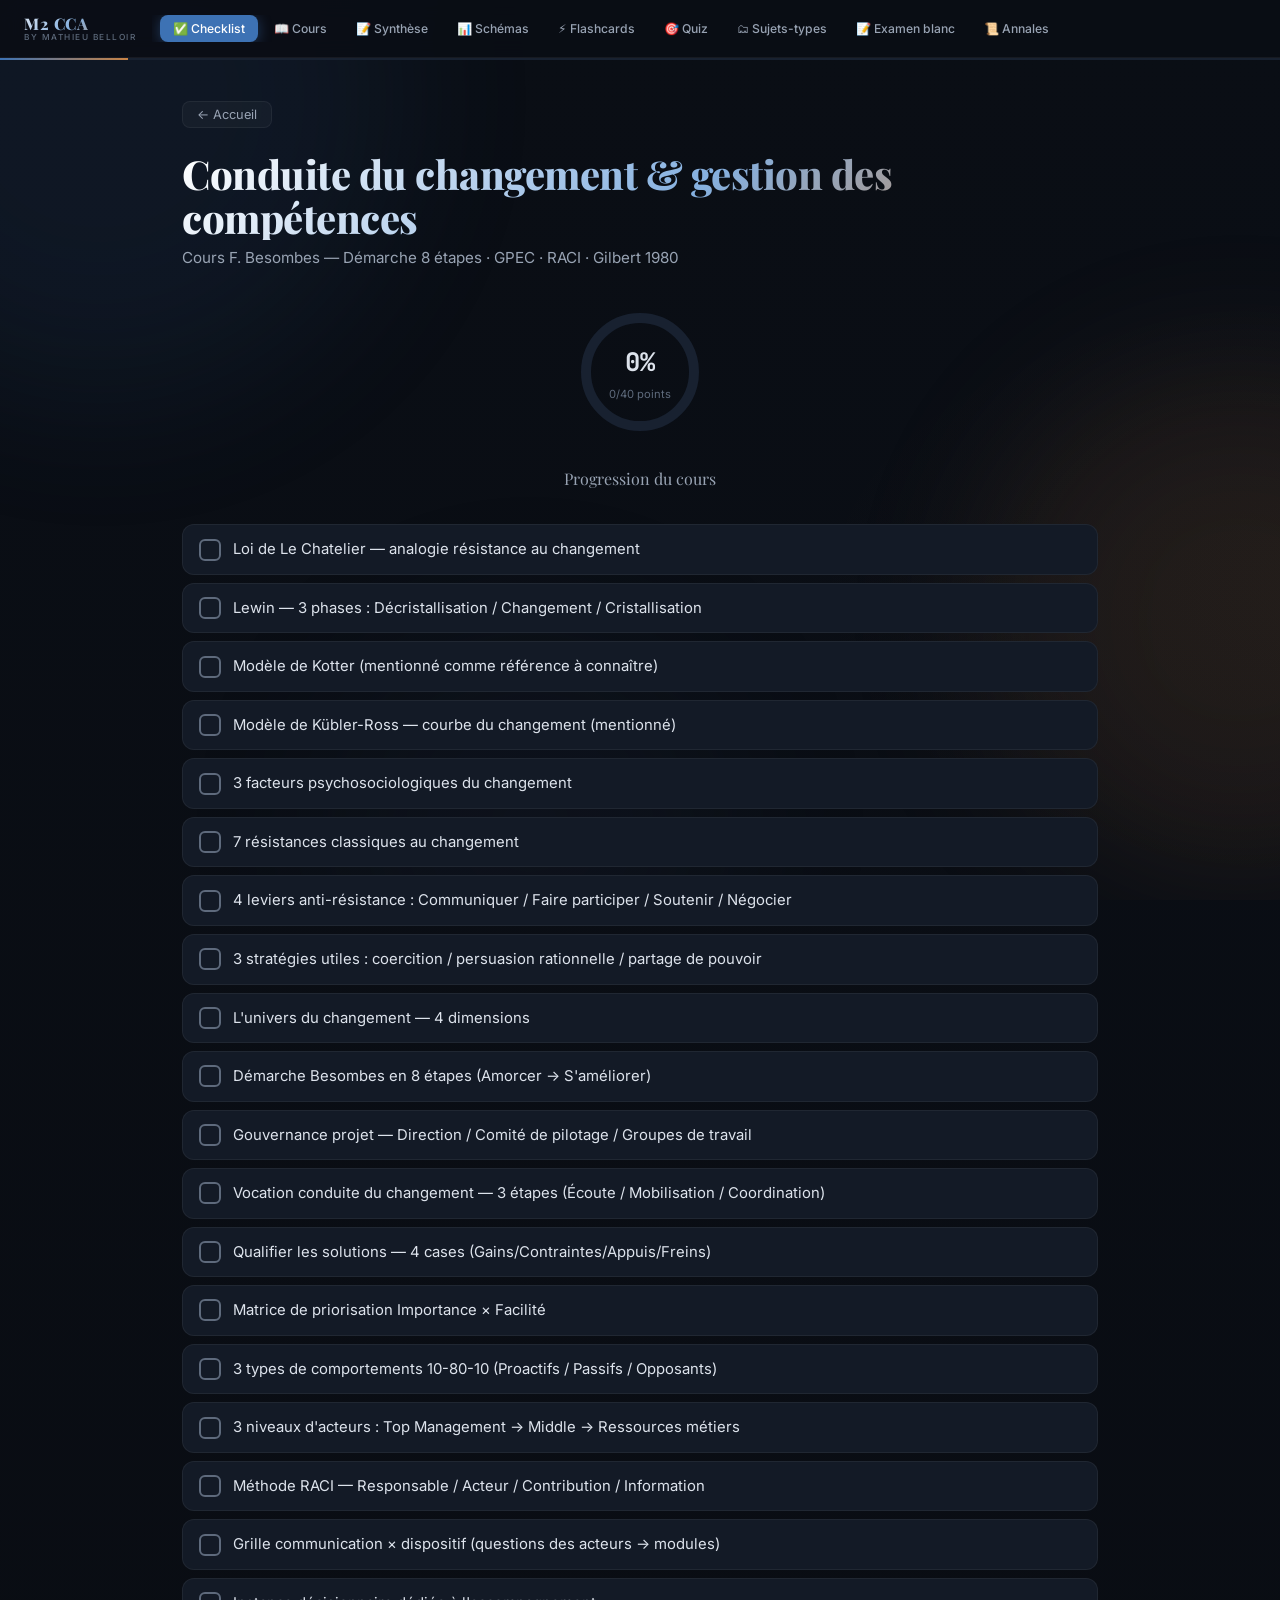
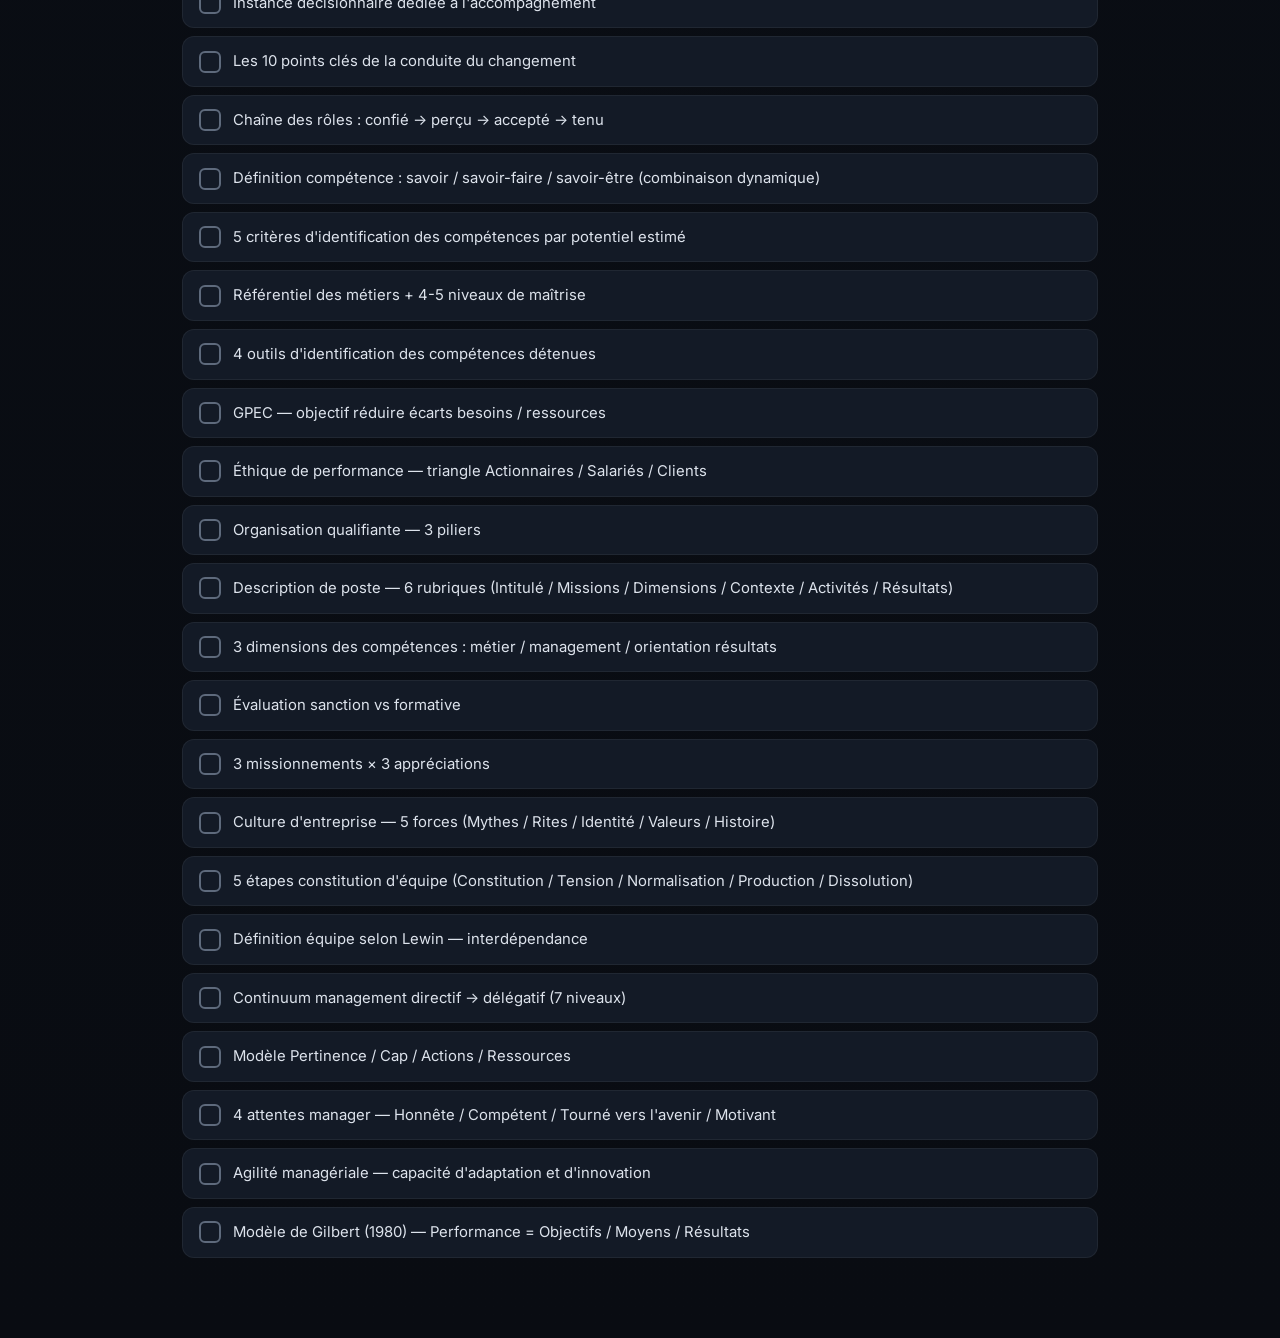
==== commit db08f8e2: "Onglet Schémas pour les 5 cours restants (30 repères visuels) - gouv : COBIT, CMMI, Balanced Scoreca" ====
--- a/conduite_chgt.html
+++ b/conduite_chgt.html
@@ -10,7 +10,7 @@
 <link rel="preconnect" href="https://fonts.gstatic.com" crossorigin>
 <link rel="preload" as="style" href="https://fonts.googleapis.com/css2?family=Playfair+Display:wght@400;600;700;800&family=Inter:wght@300;400;500;600;700&family=JetBrains+Mono:wght@400;500&display=swap" onload="this.onload=null;this.rel='stylesheet'">
 <noscript><link href="https://fonts.googleapis.com/css2?family=Playfair+Display:wght@400;600;700;800&family=Inter:wght@300;400;500;600;700&family=JetBrains+Mono:wght@400;500&display=swap" rel="stylesheet"></noscript>
-<link rel="stylesheet" href="shared.css?v=202605180400">
+<link rel="stylesheet" href="shared.css?v=202605212300">
 </head>
 <body>
 
@@ -36,7 +36,7 @@
   </div>
 </div>
 
-<script src="engine.js?v=202605180400"></script>
+<script src="engine.js?v=202605212300"></script>
 <script>
 /* ═══════ FALLBACK DATA (file://) ═══════ */
 const FALLBACK = {
@@ -2278,11 +2278,92 @@
 `;
 }
 
+/* ═══════ SCHÉMAS (repères visuels) ═══════ */
+function getSchemasHTML() {
+  return `
+  <div class="schema-intro">📊 Repères visuels des notions structurantes du cours. Ces schémas reformulent <strong>visuellement</strong> ce qui est écrit dans les chapitres — le cours rédigé reste la référence.</div>
+
+  <div class="schema-theme">🔄 Processus du changement</div>
+  <div class="schema-card">
+    <div class="schema-title">Le modèle de Kurt Lewin — 3 phases</div>
+    <div class="schema-viz"><div class="sch-flow">
+      <div class="sch-flow-box">Décristallisation<br><small>Préparer, remettre en cause l'existant</small></div>
+      <div class="sch-flow-op"><span>→</span></div>
+      <div class="sch-flow-box sch-flow-pivot">Changement<br><small>Modifier tâches, structure, comportements</small></div>
+      <div class="sch-flow-op"><span>→</span></div>
+      <div class="sch-flow-box">Cristallisation<br><small>Renforcer, évaluer, suivre</small></div>
+    </div></div>
+    <div class="schema-note">Lewin modélise le changement en trois temps : il faut « dégeler » l'équilibre existant avant de pouvoir le transformer, puis le « regeler » sur le nouvel état souhaité.</div>
+  </div>
+  <div class="schema-card">
+    <div class="schema-title">Les 4 leviers contre la résistance</div>
+    <div class="schema-viz"><div class="sch-grid4">
+      <div class="sch-g4cell"><h4>Communiquer</h4><p>Éliminer les craintes liées à l'incertitude, expliquer le but visé.</p></div>
+      <div class="sch-g4cell"><h4>Faire participer</h4><p>Créer un sentiment d'engagement, de la planification à la réalisation.</p></div>
+      <div class="sch-g4cell"><h4>Soutenir</h4><p>Assurer confiance et crédibilité, accompagner ceux en difficulté.</p></div>
+      <div class="sch-g4cell"><h4>Négocier</h4><p>Harmoniser les objectifs, éliminer les conflits avec les buts personnels.</p></div>
+    </div></div>
+    <div class="schema-note">La loi de Le Chatelier : toute modification de l'équilibre fait naître des forces qui s'y opposent. Ces 4 leviers réduisent ces résistances.</div>
+  </div>
+  <div class="schema-theme">👥 Acteurs face au changement</div>
+  <div class="schema-card">
+    <div class="schema-title">Les 3 comportements face au changement (10-80-10)</div>
+    <div class="schema-viz">
+      <div class="sch-bar">
+        <div class="sch-bar-seg" style="flex:15;background:linear-gradient(135deg,var(--green),#477452)"><span>Proactifs</span><strong>10–20 %</strong></div>
+        <div class="sch-bar-seg" style="flex:70;background:linear-gradient(135deg,var(--accent),#2d5d9a)"><span>Passifs</span><strong>60–80 %</strong></div>
+        <div class="sch-bar-seg" style="flex:15;background:linear-gradient(135deg,var(--red),#8a3d30)"><span>Opposants</span><strong>10–20 %</strong></div>
+      </div>
+      <div class="sch-bar-legend"><span>Les utiliser</span><span>Les rassurer</span><span>Les laisser s'isoler</span></div>
+    </div>
+    <div class="schema-note">Face à tout changement : une minorité de proactifs (prescripteurs), une large majorité de passifs en attente de résultats, une minorité d'opposants.</div>
+  </div>
+  <div class="schema-theme">🧭 Démarche &amp; pilotage</div>
+  <div class="schema-card">
+    <div class="schema-title">La démarche de changement en 8 étapes (Besombes)</div>
+    <div class="schema-viz"><div class="sch-steps">
+      <div class="sch-step"><span class="sch-step-num">1</span><span class="sch-step-txt"><strong>Amorcer</strong> — définir une stratégie / politique.</span></div>
+      <div class="sch-step"><span class="sch-step-num">2</span><span class="sch-step-txt"><strong>Analyser l'existant</strong> — diagnostic.</span></div>
+      <div class="sch-step"><span class="sch-step-num">3</span><span class="sch-step-txt"><strong>Définir le nouveau cadre</strong> — innover, objectifs opérationnels.</span></div>
+      <div class="sch-step"><span class="sch-step-num">4</span><span class="sch-step-txt"><strong>Mobiliser</strong> — sensibiliser, former.</span></div>
+      <div class="sch-step"><span class="sch-step-num">5</span><span class="sch-step-txt"><strong>Élaborer les plans d'actions</strong> — hiérarchiser, planifier.</span></div>
+      <div class="sch-step"><span class="sch-step-num">6</span><span class="sch-step-txt"><strong>Mettre en œuvre</strong> — déployer, contrôler les dérives.</span></div>
+      <div class="sch-step"><span class="sch-step-num">7</span><span class="sch-step-txt"><strong>Mesurer et évaluer</strong> — constater les écarts, corriger.</span></div>
+      <div class="sch-step"><span class="sch-step-num">8</span><span class="sch-step-txt"><strong>S'améliorer</strong> — boucler la démarche, fixer de nouveaux objectifs.</span></div>
+    </div></div>
+    <div class="schema-note">Durée moyenne d'une démarche : environ 2 ans — ni trop, ni trop peu.</div>
+  </div>
+  <div class="schema-card">
+    <div class="schema-title">La méthode RACI — 4 rôles par activité</div>
+    <div class="schema-viz"><div class="sch-grid4">
+      <div class="sch-g4cell"><h4><span class="sch-g4num">R</span>Responsable</h4><p>Un et un seul. Donne son approbation, assume la responsabilité globale.</p></div>
+      <div class="sch-g4cell"><h4><span class="sch-g4num">A</span>Acteur</h4><p>De 1 à n. Réalise les activités.</p></div>
+      <div class="sch-g4cell"><h4><span class="sch-g4num">C</span>Contribution</h4><p>Dispose d'une information ou expertise, sans autorité.</p></div>
+      <div class="sch-g4cell"><h4><span class="sch-g4num">I</span>Information</h4><p>Informé sans intervention, généralement impacté indirectement.</p></div>
+    </div></div>
+    <div class="schema-note">Le RACI clarifie qui fait quoi pour chaque activité d'un projet de changement.</div>
+  </div>
+  <div class="schema-theme">👤 Équipe &amp; management</div>
+  <div class="schema-card">
+    <div class="schema-title">Le continuum directif → délégatif</div>
+    <div class="schema-viz">
+      <div class="sch-eq">De l'autorité du responsable&nbsp;&nbsp;→&nbsp;&nbsp;à la liberté d'action du groupe</div>
+      <div class="sch-gauge">
+        <div class="sch-gauge-zone" style="background:var(--red-bg)"><strong>Directif</strong>Autorité · Information · Explicatif · Consultation</div>
+        <div class="sch-gauge-zone" style="background:var(--green-bg)"><strong>Délégatif</strong>Concertation · Négociation · Implicatif</div>
+      </div>
+    </div>
+    <div class="schema-note">Le comportement managérial s'inscrit sur un continuum : plus on va vers la droite, plus le responsable lâche de l'autorité au profit de l'autonomie du groupe.</div>
+  </div>
+  `;
+}
+
 /* ═══════ TABS ═══════ */
 const TABS = [
   { id:'checklist', label:'✅ Checklist', prog:10 },
   { id:'cours',     label:'📖 Cours',     prog:20 },
   { id:'synth',     label:'📝 Synthèse',  prog:35 },
+  { id:'schemas',   label:'📊 Schémas',   prog:48 },
   { id:'flash',     label:'⚡ Flashcards', prog:50 },
   { id:'quiz',      label:'🎯 Quiz',      prog:65 },
   { id:'sujets',    label:'🗂 Sujets-types', prog:78 },
@@ -2302,6 +2383,15 @@
 }
 function setFcTheme(id) { fcTheme = id; switchTab('flash'); }
 function setQuizTheme(id) { quizTheme = id; switchTab('quiz'); }
+function setQuizCount(n) {
+  quizCount = n;
+  document.querySelectorAll('.quiz-count-btn').forEach(b => b.classList.toggle('active', Number(b.dataset.n) === n));
+  const p = document.querySelector('.quiz-setup p');
+  if (p) {
+    const fq = getFilteredQuizQuestions();
+    p.textContent = Math.min(quizCount, fq.length) + ' questions tirées au sort sur ' + fq.length + (quizTheme !== 'all' ? ' (thème filtré)' : '');
+  }
+}
 function setCoursTheme(id) { coursTheme = id; applyCoursFilter(); renderCoursPills(); }
 function applyCoursFilter() {
   document.querySelectorAll('.course-chapter').forEach(el => {
@@ -2381,6 +2471,7 @@
     if (window._pendingCoursJump) { window._pendingCoursJump(); window._pendingCoursJump = null; }
   }
   else if (id === 'synth') root.innerHTML = header + `<div class="fade-up fade-up-stagger">${getSynthHTML()}</div>`;
+  else if (id === 'schemas') root.innerHTML = header + `<div class="fade-up fade-up-stagger">${getSchemasHTML()}</div>`;
   else if (id === 'flash') { root.innerHTML = header + renderFlash(); bindFlash(); }
   else if (id === 'quiz')  { root.innerHTML = header + renderQuizSetup(); }
   else if (id === 'annales'){ root.innerHTML = header + `<div class="fade-up fade-up-stagger">${getAnnalesHTML()}</div>`; }
@@ -2644,6 +2735,7 @@
 let quizState = null;
 let timerInterval = null;
 let timeLeft = 30;
+let quizCount = 20;
 
 function renderQuizSetup() {
   const scores = loadQuizScores(DATA.quizKey).slice(0, 3);
@@ -2658,7 +2750,7 @@
       }).join('');
 
   const filteredQuiz = getFilteredQuizQuestions();
-  const quizSize = Math.min(20, filteredQuiz.length);
+  const quizSize = Math.min(quizCount, filteredQuiz.length);
   return `
   <div class="fade-up">
     ${themeSelectorHTML('quiz')}
@@ -2666,6 +2758,12 @@
       <div style="font-size:2rem;margin-bottom:0.5rem">🎯</div>
       <h3>Quiz — ${DATA.title}</h3>
       <p>${quizSize} questions tirées au sort sur ${filteredQuiz.length}${quizTheme !== 'all' ? ' (thème filtré)' : ''}</p>
+      <div class="quiz-count">
+        <span class="quiz-count-label">Nombre de questions</span>
+        <div class="quiz-count-opts">
+          ${[5, 10, 20].map(n => `<button class="quiz-count-btn${quizCount === n ? ' active' : ''}" data-n="${n}" onclick="setQuizCount(${n})">${n}</button>`).join('')}
+        </div>
+      </div>
       <div class="quiz-history">
         <div class="quiz-history-title">Scores récents</div>
         ${histHTML}
@@ -2692,7 +2790,7 @@
   const timerOn = timerEl ? !!timerEl._timerOn : false;
   const pool = getFilteredQuizQuestions();
   quizState = {
-    questions: shuffle([...pool]).slice(0, Math.min(20, pool.length)).map(quizShuffleQuestion),
+    questions: shuffle([...pool]).slice(0, Math.min(quizCount, pool.length)).map(quizShuffleQuestion),
     current: 0,
     answers: [],
     timerEnabled: timerOn,
--- a/shared.css
+++ b/shared.css
@@ -316,6 +316,12 @@
 .quiz-score-pill { display: inline-flex; align-items: center; gap: 6px; padding: 5px 14px; border-radius: 20px; background: var(--bg3); border: 1px solid var(--border); font-family: 'JetBrains Mono', monospace; font-size: 0.78rem; margin: 3px; }
 .quiz-timer-toggle { display: inline-flex; align-items: center; gap: 8px; padding: 8px 16px; border-radius: 10px; border: 1px solid var(--border); background: var(--bg3); color: var(--text2); cursor: pointer; font-size: 0.85rem; transition: all 0.2s; margin-bottom: 1.2rem; user-select: none; }
 .quiz-timer-toggle.on { border-color: var(--cyan); color: var(--cyan); background: rgba(77,154,168,0.08); }
+.quiz-count { margin-bottom: 1.3rem; }
+.quiz-count-label { display: block; font-size: 0.75rem; color: var(--text3); text-transform: uppercase; letter-spacing: 1px; font-family: 'JetBrains Mono', monospace; margin-bottom: 0.55rem; }
+.quiz-count-opts { display: inline-flex; gap: 7px; }
+.quiz-count-btn { width: 52px; padding: 9px 0; border-radius: 9px; border: 1px solid var(--border); background: var(--bg3); color: var(--text2); cursor: pointer; font-size: 0.92rem; font-weight: 700; font-family: 'JetBrains Mono', monospace; transition: all 0.2s; }
+.quiz-count-btn:hover { border-color: var(--accent); color: var(--text); }
+.quiz-count-btn.active { background: var(--accent); border-color: var(--accent); color: #fff; box-shadow: 0 2px 12px rgba(61,114,180,0.4); }
 .start-btn { padding: 12px 36px; border-radius: 10px; border: none; background: linear-gradient(135deg, var(--accent), #2d5d9a); color: #fff; cursor: pointer; font-size: 1rem; font-weight: 600; transition: all 0.22s; letter-spacing: 0.3px; }
 .start-btn:hover { transform: translateY(-2px) scale(1.02); box-shadow: 0 8px 28px rgba(61,114,180,0.45); }
 .quiz-progress { font-family: 'JetBrains Mono', monospace; font-size: 0.78rem; color: var(--text3); margin-bottom: 0.8rem; display: flex; align-items: center; justify-content: space-between; }
@@ -744,6 +750,120 @@
 .fade-up-stagger > *:nth-child(5) { animation-delay: 160ms; }
 .fade-up-stagger > *:nth-child(6) { animation-delay: 200ms; }
 
+/* ═══════ SCHÉMAS (repères visuels) ═══════ */
+.schema-intro { background: var(--glass); border: 1px solid var(--glass-b); border-left: 3px solid var(--accent); border-radius: 10px; padding: 0.9rem 1.2rem; margin-bottom: 1.4rem; font-size: 0.86rem; color: var(--text2); line-height: 1.55; }
+.schema-theme { font-family: 'Playfair Display', serif; font-size: 1.15rem; font-weight: 700; color: var(--text); margin: 2rem 0 1rem; padding-bottom: 0.4rem; border-bottom: 1px solid var(--border); }
+.schema-card { background: var(--card); border: 1px solid var(--border); border-radius: var(--radius); padding: 1.4rem 1.5rem; margin-bottom: 1rem; }
+.schema-title { font-weight: 700; font-size: 1rem; color: var(--text); margin-bottom: 1.1rem; }
+.schema-viz { margin-bottom: 1rem; }
+.schema-note { font-size: 0.83rem; color: var(--text3); line-height: 1.55; border-top: 1px solid var(--border); padding-top: 0.8rem; }
+.sch-formula { font-family: 'JetBrains Mono', monospace; font-size: 0.8rem; color: var(--accent3); background: var(--bg3); border: 1px solid var(--border); border-radius: 8px; padding: 0.65rem 0.9rem; text-align: center; margin-top: 1rem; overflow-x: auto; }
+
+.sch-bar { display: flex; border-radius: 8px; overflow: hidden; min-height: 66px; }
+.sch-bar-seg { display: flex; flex-direction: column; align-items: center; justify-content: center; gap: 4px; padding: 0.6rem; color: #fff; font-size: 0.76rem; text-align: center; }
+.sch-bar-seg strong { font-family: 'JetBrains Mono', monospace; font-size: 0.86rem; }
+.sch-seg-cp { background: linear-gradient(135deg, var(--accent), #2d5d9a); flex: 58; }
+.sch-seg-dette { background: linear-gradient(135deg, var(--copper), var(--copper-2)); flex: 42; }
+.sch-bar-legend { display: flex; justify-content: space-between; font-size: 0.66rem; color: var(--text3); margin-top: 0.35rem; font-family: 'JetBrains Mono', monospace; }
+
+.sch-eq { text-align: center; font-family: 'JetBrains Mono', monospace; font-size: 0.82rem; color: var(--text2); margin-bottom: 0.8rem; }
+.sch-duo { display: grid; grid-template-columns: 1fr 1fr; gap: 0.8rem; }
+.sch-duo-box { border: 1px solid var(--border); border-radius: 10px; padding: 0.9rem 1rem; background: var(--bg3); }
+.sch-duo-box h4 { font-size: 0.9rem; margin-bottom: 0.55rem; color: var(--text); }
+.sch-tag { display: inline-block; font-size: 0.68rem; padding: 3px 9px; border-radius: 10px; margin: 2px 4px 2px 0; font-family: 'JetBrains Mono', monospace; }
+.tag-ok { background: var(--green-bg); color: var(--green); }
+.tag-no { background: var(--red-bg); color: var(--red); }
+.tag-neu { background: var(--bg); color: var(--text3); border: 1px solid var(--border); }
+
+.sch-gauge { display: flex; border-radius: 8px; overflow: hidden; border: 1px solid var(--border); }
+.sch-gauge-zone { flex: 1; padding: 0.85rem 0.6rem; text-align: center; font-size: 0.75rem; color: var(--text2); line-height: 1.4; }
+.sch-gauge-zone + .sch-gauge-zone { border-left: 1px solid var(--border); }
+.sch-gauge-zone strong { display: block; font-family: 'JetBrains Mono', monospace; font-size: 0.95rem; color: var(--text); margin-bottom: 4px; }
+
+.sch-svg { width: 100%; max-width: 400px; height: auto; display: block; margin: 0 auto; }
+.sch-svg-donut { max-width: 240px; }
+
+.sch-flow { display: flex; align-items: center; gap: 0.5rem; flex-wrap: wrap; justify-content: center; }
+.sch-flow-box { border: 1px solid var(--accent); border-radius: 10px; padding: 0.7rem 1rem; background: rgba(61,114,180,0.08); text-align: center; font-size: 0.84rem; font-weight: 600; color: var(--text); }
+.sch-flow-box small { display: block; font-weight: 400; font-size: 0.7rem; color: var(--text3); margin-top: 3px; }
+.sch-flow-pivot { border-color: var(--copper); background: rgba(200,131,70,0.1); }
+.sch-flow-op { display: flex; flex-direction: column; align-items: center; gap: 2px; font-size: 0.62rem; color: var(--text3); font-family: 'JetBrains Mono', monospace; text-align: center; max-width: 130px; }
+.sch-flow-op span:first-child { font-size: 1.15rem; color: var(--copper); }
+
+.sch-substeps-label { font-size: 0.82rem; color: var(--text2); font-weight: 600; margin: 1.1rem 0 0.6rem; }
+.sch-steps { display: flex; flex-direction: column; gap: 0.5rem; }
+.sch-step { display: flex; gap: 0.7rem; align-items: flex-start; }
+.sch-step-num { flex-shrink: 0; width: 24px; height: 24px; border-radius: 50%; background: var(--accent); color: #fff; display: flex; align-items: center; justify-content: center; font-size: 0.76rem; font-weight: 700; font-family: 'JetBrains Mono', monospace; }
+.sch-step-txt { font-size: 0.84rem; color: var(--text2); padding-top: 3px; line-height: 1.45; }
+
+.sch-cols3 { display: grid; grid-template-columns: repeat(3, 1fr); gap: 0.7rem; }
+.sch-mode { border: 1px solid var(--border); border-radius: 10px; padding: 0.9rem 0.8rem; background: var(--bg3); text-align: center; }
+.sch-mode h4 { font-size: 0.82rem; color: var(--text); margin-bottom: 0.7rem; }
+.sch-mode small { display: block; font-size: 0.7rem; color: var(--text3); margin-top: 0.6rem; line-height: 1.4; }
+.sch-annuity { display: flex; align-items: flex-end; justify-content: center; gap: 6px; height: 70px; }
+.sch-annuity i { width: 18px; background: linear-gradient(180deg, var(--accent3), var(--accent)); border-radius: 3px 3px 0 0; }
+
+.sch-tunnel { display: flex; flex-direction: column; }
+.sch-tunnel-band { padding: 0.75rem 1rem; text-align: center; font-size: 0.8rem; }
+.sch-band-top { background: var(--red-bg); color: var(--red); border-radius: 8px 8px 0 0; }
+.sch-band-mid { background: var(--bg3); color: var(--text); font-weight: 600; padding: 1.3rem 1rem; }
+.sch-band-bot { background: var(--green-bg); color: var(--green); border-radius: 0 0 8px 8px; }
+.sch-tunnel-line { text-align: center; font-family: 'JetBrains Mono', monospace; font-size: 0.72rem; color: var(--copper); font-weight: 700; padding: 4px 0; border-top: 2px dashed var(--copper); border-bottom: 2px dashed var(--copper); background: var(--bg); }
+
+.sch-scopes { display: flex; flex-direction: column; gap: 6px; }
+.sch-scope { border-radius: 9px; padding: 0.85rem 1.1rem; color: #fff; }
+.sch-scope strong { display: block; font-size: 0.86rem; margin-bottom: 3px; }
+.sch-scope small { font-size: 0.72rem; opacity: 0.9; line-height: 1.4; }
+.sch-scope-1 { background: linear-gradient(135deg, var(--accent), #2d5d9a); }
+.sch-scope-2 { background: linear-gradient(135deg, var(--cyan), #3a7a86); }
+.sch-scope-3 { background: linear-gradient(135deg, var(--copper), var(--copper-2)); }
+
+.sch-legend { margin-top: 0.9rem; display: flex; flex-direction: column; gap: 0.45rem; }
+.sch-legend-row { display: flex; align-items: center; gap: 8px; font-size: 0.8rem; color: var(--text2); }
+.sch-dot { width: 12px; height: 12px; border-radius: 50%; flex-shrink: 0; }
+
+.sch-grid4 { display: grid; grid-template-columns: 1fr 1fr; gap: 0.6rem; }
+.sch-g4cell { border: 1px solid var(--border); border-radius: 10px; padding: 0.85rem 0.95rem; background: var(--bg3); }
+.sch-g4cell h4 { font-size: 0.85rem; color: var(--text); margin-bottom: 0.3rem; }
+.sch-g4cell h4 .sch-g4num { display: inline-block; font-family: 'JetBrains Mono', monospace; font-size: 0.7rem; color: #fff; background: var(--accent); padding: 1px 6px; border-radius: 5px; margin-right: 8px; vertical-align: 1px; }
+.sch-g4cell p { font-size: 0.76rem; color: var(--text3); line-height: 1.45; }
+
+.sch-tl { display: flex; flex-direction: column; padding-left: 1.5rem; position: relative; }
+.sch-tl::before { content: ''; position: absolute; left: 5px; top: 10px; bottom: 10px; width: 2px; background: var(--border); }
+.sch-tl-item { position: relative; padding: 0.45rem 0; }
+.sch-tl-item::before { content: ''; position: absolute; left: -1.43rem; top: 0.72rem; width: 10px; height: 10px; border-radius: 50%; background: var(--copper); border: 2px solid var(--card); }
+.sch-tl-date { font-family: 'JetBrains Mono', monospace; font-size: 0.74rem; color: var(--copper); font-weight: 700; }
+.sch-tl-label { font-size: 0.83rem; color: var(--text2); line-height: 1.45; }
+
+.sch-stairs { display: flex; align-items: flex-end; gap: 5px; }
+.sch-stair { flex: 1; border-radius: 7px 7px 0 0; padding: 0.6rem 0.35rem; color: #fff; text-align: center; display: flex; flex-direction: column; justify-content: flex-end; gap: 3px; }
+.sch-stair strong { font-family: 'JetBrains Mono', monospace; font-size: 0.76rem; }
+.sch-stair span { font-size: 0.66rem; line-height: 1.3; opacity: 0.95; }
+
+.sch-matrix { display: grid; grid-template-columns: 24px 1fr 1fr; grid-template-rows: 1fr 1fr 22px; gap: 5px; }
+.sch-mx-q { border: 1px solid var(--border); border-radius: 8px; padding: 0.7rem 0.55rem; font-size: 0.74rem; text-align: center; display: flex; flex-direction: column; align-items: center; justify-content: center; gap: 3px; min-height: 72px; background: var(--bg3); color: var(--text2); }
+.sch-mx-q strong { font-size: 0.77rem; color: var(--text); }
+.sch-mx-y { grid-row: 1 / 3; writing-mode: vertical-rl; transform: rotate(180deg); display: flex; align-items: center; justify-content: center; font-size: 0.65rem; color: var(--text3); font-family: 'JetBrains Mono', monospace; }
+.sch-mx-x { grid-column: 2 / 4; display: flex; align-items: center; justify-content: center; font-size: 0.65rem; color: var(--text3); font-family: 'JetBrains Mono', monospace; }
+
+.sch-bmc { display: grid; gap: 5px; grid-template-columns: repeat(5, 1fr); grid-template-areas: "p a v r s" "p k v c s" "co co co re re"; }
+.sch-bmc > div { border: 1px solid var(--border); border-radius: 8px; padding: 0.55rem 0.45rem; font-size: 0.68rem; background: var(--bg3); text-align: center; color: var(--text3); line-height: 1.35; }
+.sch-bmc b { display: block; color: var(--text); font-size: 0.71rem; margin-bottom: 2px; }
+.sch-bmc .bmc-v { background: rgba(61,114,180,0.14); border-color: var(--accent); }
+.sch-bmc .bmc-p { grid-area: p; } .sch-bmc .bmc-a { grid-area: a; } .sch-bmc .bmc-k { grid-area: k; }
+.sch-bmc .bmc-v { grid-area: v; } .sch-bmc .bmc-r { grid-area: r; } .sch-bmc .bmc-c { grid-area: c; }
+.sch-bmc .bmc-s { grid-area: s; } .sch-bmc .bmc-co { grid-area: co; } .sch-bmc .bmc-re { grid-area: re; }
+
+@media (max-width: 560px) {
+  .sch-duo { grid-template-columns: 1fr; }
+  .sch-cols3 { grid-template-columns: 1fr; }
+  .sch-grid4 { grid-template-columns: 1fr; }
+  .sch-gauge { flex-direction: column; }
+  .sch-gauge-zone + .sch-gauge-zone { border-left: none; border-top: 1px solid var(--border); }
+  .sch-bmc { grid-template-columns: 1fr 1fr; grid-template-areas: "p a" "v k" "v r" "s c" "co co" "re re"; }
+  .sch-stair span { display: none; }
+}
+
 /* ═══════ RESPONSIVE ═══════ */
 @media (max-width: 768px) {
   .main { padding: 1.5rem 1rem 4rem; }
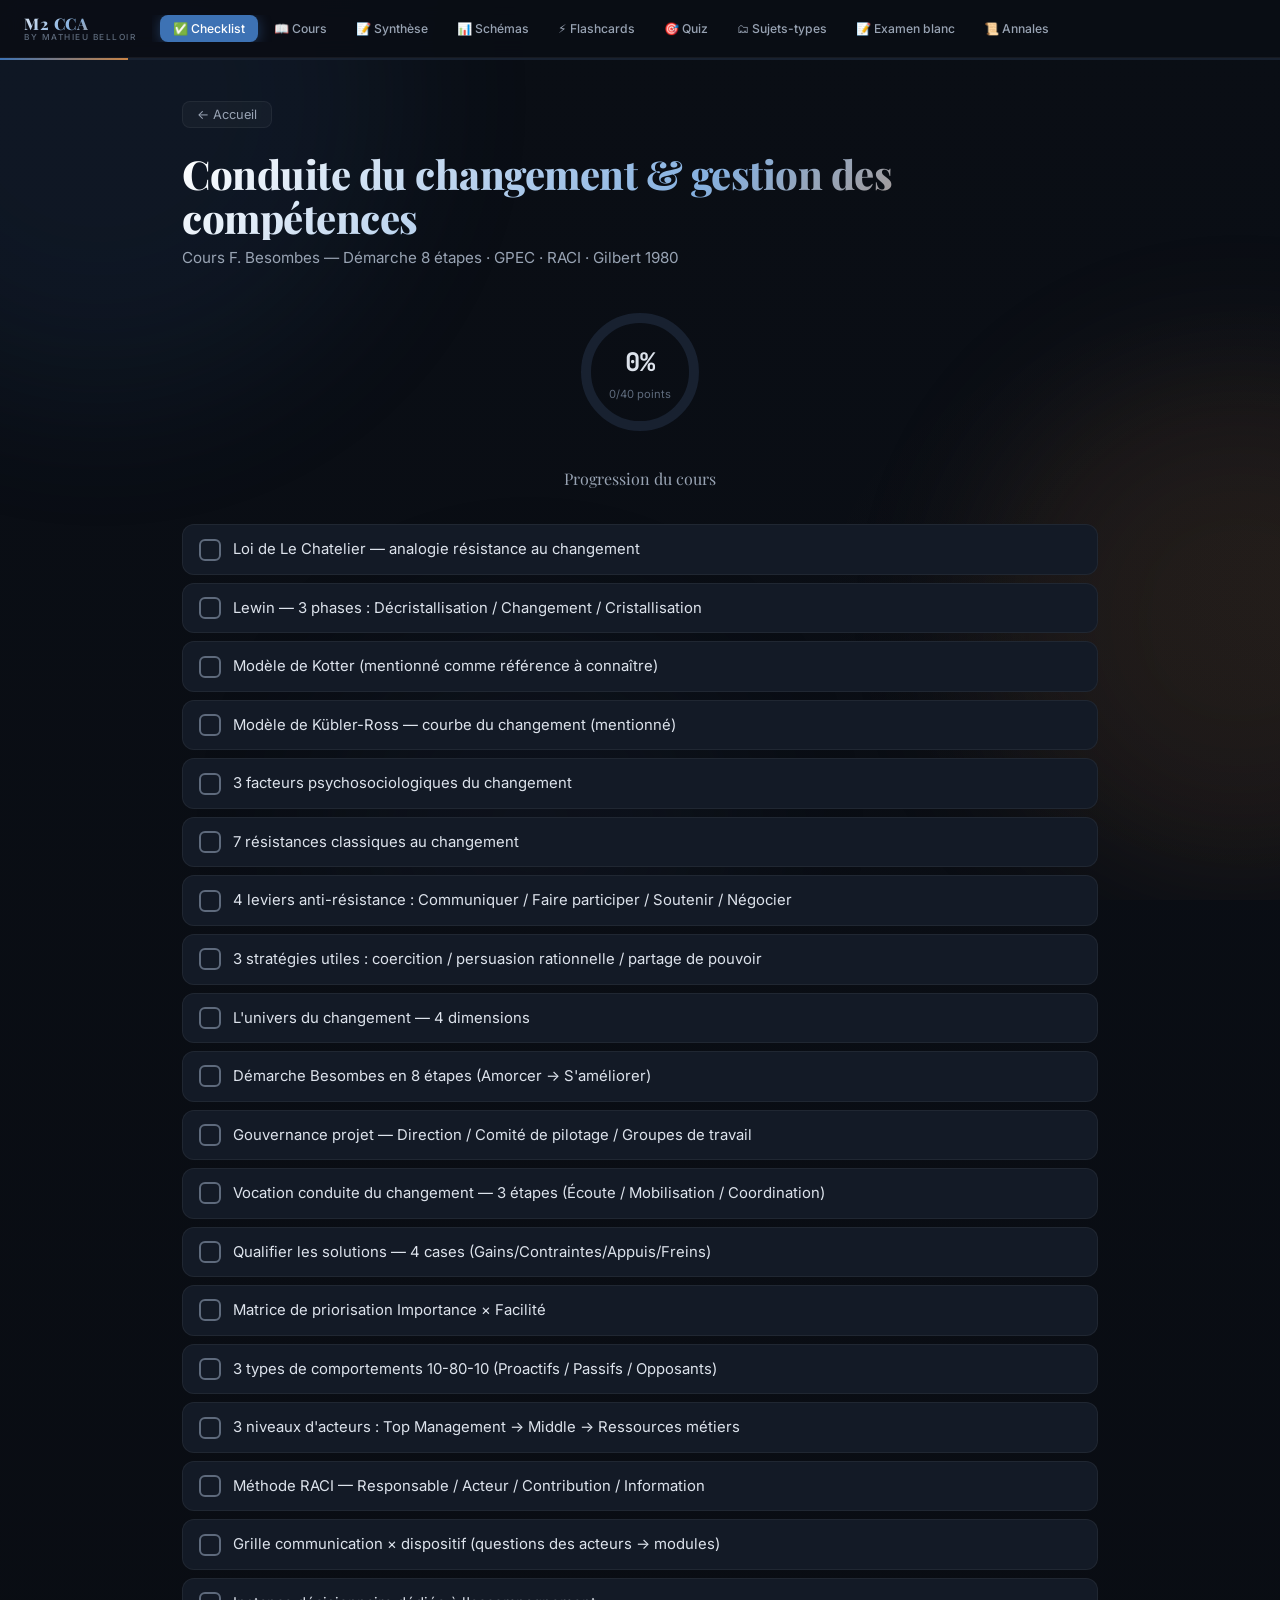
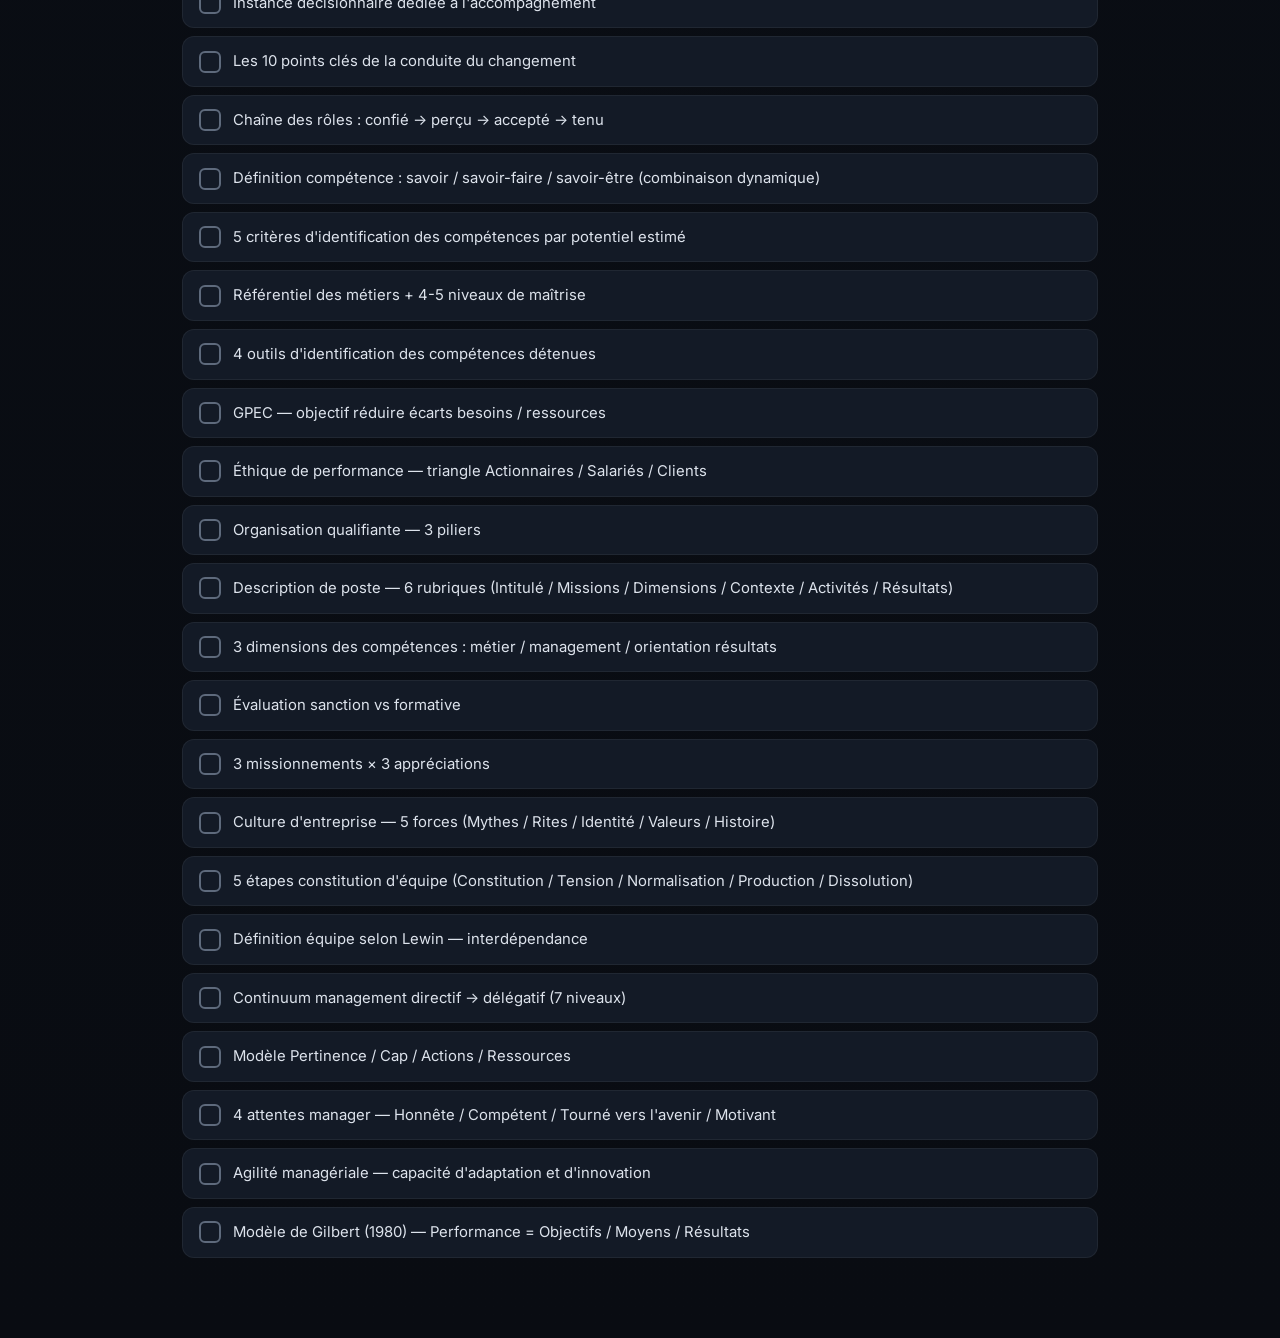
==== commit 01c8d4c6: "Quiz : courbe de progression des scores dans le temps - mini-courbe SVG de l'évolution des scores de" ====
--- a/conduite_chgt.html
+++ b/conduite_chgt.html
@@ -10,7 +10,7 @@
 <link rel="preconnect" href="https://fonts.gstatic.com" crossorigin>
 <link rel="preload" as="style" href="https://fonts.googleapis.com/css2?family=Playfair+Display:wght@400;600;700;800&family=Inter:wght@300;400;500;600;700&family=JetBrains+Mono:wght@400;500&display=swap" onload="this.onload=null;this.rel='stylesheet'">
 <noscript><link href="https://fonts.googleapis.com/css2?family=Playfair+Display:wght@400;600;700;800&family=Inter:wght@300;400;500;600;700&family=JetBrains+Mono:wght@400;500&display=swap" rel="stylesheet"></noscript>
-<link rel="stylesheet" href="shared.css?v=202605212300">
+<link rel="stylesheet" href="shared.css?v=202605220900">
 </head>
 <body>
 
@@ -36,7 +36,7 @@
   </div>
 </div>
 
-<script src="engine.js?v=202605212300"></script>
+<script src="engine.js?v=202605220900"></script>
 <script>
 /* ═══════ FALLBACK DATA (file://) ═══════ */
 const FALLBACK = {
@@ -2765,7 +2765,8 @@
         </div>
       </div>
       <div class="quiz-history">
-        <div class="quiz-history-title">Scores récents</div>
+        <div class="quiz-history-title">Progression des scores</div>
+        ${sparklineHTML(loadQuizScores(DATA.quizKey))}
         ${histHTML}
       </div>
       <div id="timerToggle" class="quiz-timer-toggle" onclick="toggleTimer()">
--- a/shared.css
+++ b/shared.css
@@ -322,6 +322,10 @@
 .quiz-count-btn { width: 52px; padding: 9px 0; border-radius: 9px; border: 1px solid var(--border); background: var(--bg3); color: var(--text2); cursor: pointer; font-size: 0.92rem; font-weight: 700; font-family: 'JetBrains Mono', monospace; transition: all 0.2s; }
 .quiz-count-btn:hover { border-color: var(--accent); color: var(--text); }
 .quiz-count-btn.active { background: var(--accent); border-color: var(--accent); color: #fff; box-shadow: 0 2px 12px rgba(61,114,180,0.4); }
+.quiz-spark { margin-bottom: 0.9rem; }
+.quiz-spark-svg { width: 100%; max-width: 340px; height: auto; display: block; margin: 0 auto; }
+.quiz-spark-lbl { text-align: center; font-size: 0.72rem; color: var(--text3); font-family: 'JetBrains Mono', monospace; margin-top: 0.35rem; }
+.quiz-spark-empty { font-size: 0.78rem; color: var(--text3); margin-bottom: 0.8rem; }
 .start-btn { padding: 12px 36px; border-radius: 10px; border: none; background: linear-gradient(135deg, var(--accent), #2d5d9a); color: #fff; cursor: pointer; font-size: 1rem; font-weight: 600; transition: all 0.22s; letter-spacing: 0.3px; }
 .start-btn:hover { transform: translateY(-2px) scale(1.02); box-shadow: 0 8px 28px rgba(61,114,180,0.45); }
 .quiz-progress { font-family: 'JetBrains Mono', monospace; font-size: 0.78rem; color: var(--text3); margin-bottom: 0.8rem; display: flex; align-items: center; justify-content: space-between; }
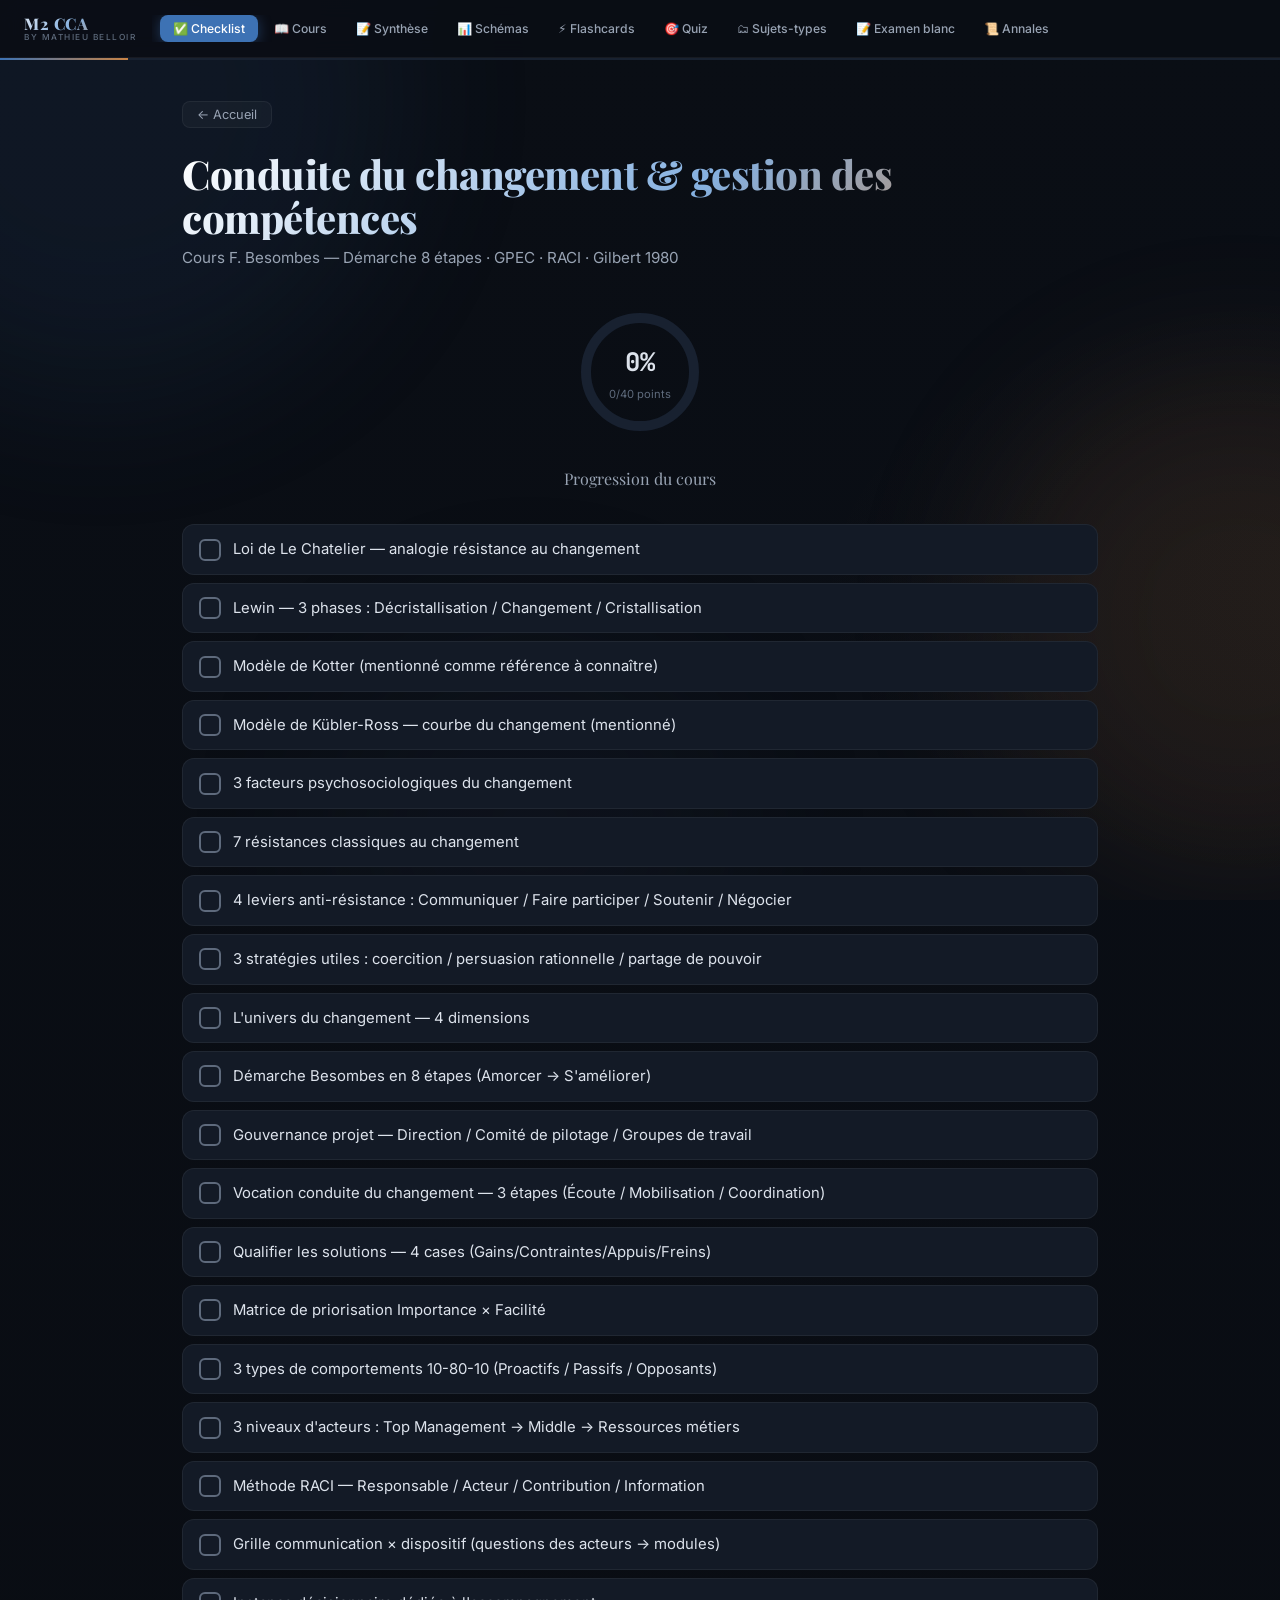
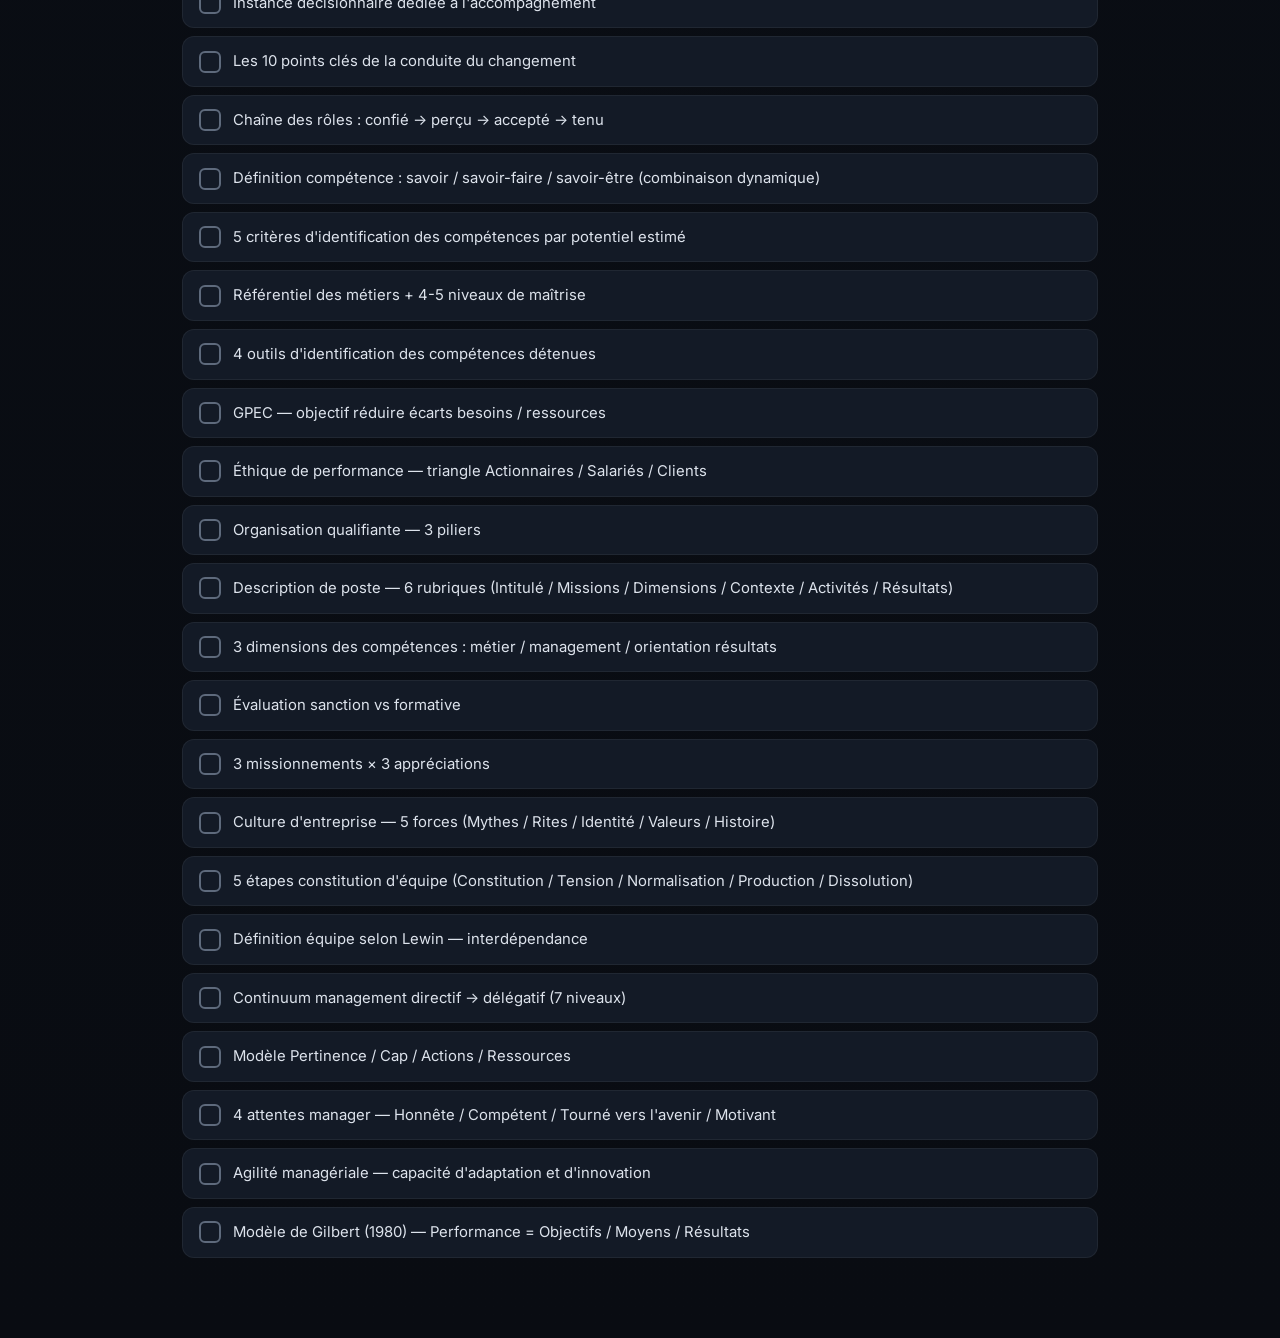
==== commit b012ccd8: "Mutualisation : 45 fonctions partagées déplacées dans engine.js Les 45 fonctions identiques aux 6 pa" ====
--- a/conduite_chgt.html
+++ b/conduite_chgt.html
@@ -10,7 +10,7 @@
 <link rel="preconnect" href="https://fonts.gstatic.com" crossorigin>
 <link rel="preload" as="style" href="https://fonts.googleapis.com/css2?family=Playfair+Display:wght@400;600;700;800&family=Inter:wght@300;400;500;600;700&family=JetBrains+Mono:wght@400;500&display=swap" onload="this.onload=null;this.rel='stylesheet'">
 <noscript><link href="https://fonts.googleapis.com/css2?family=Playfair+Display:wght@400;600;700;800&family=Inter:wght@300;400;500;600;700&family=JetBrains+Mono:wght@400;500&display=swap" rel="stylesheet"></noscript>
-<link rel="stylesheet" href="shared.css?v=202605220900">
+<link rel="stylesheet" href="shared.css?v=202605221200">
 </head>
 <body>
 
@@ -36,7 +36,7 @@
   </div>
 </div>
 
-<script src="engine.js?v=202605220900"></script>
+<script src="engine.js?v=202605221200"></script>
 <script>
 /* ═══════ FALLBACK DATA (file://) ═══════ */
 const FALLBACK = {
@@ -1208,37 +1208,6 @@
 };
 
 let DATA = null;
-
-function escAnnale(s) {
-  return String(s == null ? '' : s).replace(/[&<>]/g, c => ({'&':'&amp;','<':'&lt;','>':'&gt;'}[c]));
-}
-function toggleAnnaleCorrection(id, btn) {
-  const el = document.getElementById(id);
-  if (!el) return;
-  const isHidden = el.style.display === 'none' || !el.style.display;
-  el.style.display = isHidden ? 'block' : 'none';
-  btn.textContent = isHidden ? '▾ Masquer la correction' : '▸ Afficher la correction';
-  btn.classList.toggle('open', isHidden);
-}
-function expandAllAnnales(scope) {
-  document.querySelectorAll(scope + ' .annale-correction').forEach(el => { el.style.display = 'block'; });
-  document.querySelectorAll(scope + ' .annale-show-corr').forEach(btn => { btn.textContent = '▾ Masquer la correction'; btn.classList.add('open'); });
-}
-function collapseAllAnnales(scope) {
-  document.querySelectorAll(scope + ' .annale-correction').forEach(el => { el.style.display = 'none'; });
-  document.querySelectorAll(scope + ' .annale-show-corr').forEach(btn => { btn.textContent = '▸ Afficher la correction'; btn.classList.remove('open'); });
-}
-
-function switchAnnale(idx, btn) {
-  document.querySelectorAll('.annale-body-wrap').forEach(el => {
-    el.style.display = parseInt(el.dataset.annaleIdx, 10) === idx ? '' : 'none';
-  });
-  document.querySelectorAll('.annale-tab').forEach(b => b.classList.remove('active'));
-  if (btn) btn.classList.add('active');
-  // Collapse toutes les corrections de l'annale qu'on quitte pour repartir propre
-  document.querySelectorAll('.annale-correction').forEach(el => { el.style.display = 'none'; });
-  document.querySelectorAll('.annale-show-corr').forEach(b => { b.textContent = '▸ Afficher la correction'; b.classList.remove('open'); });
-}
 
 function getAnnalesHTML() {
   const list = (DATA.annales || []);
@@ -2373,610 +2342,19 @@
 let currentTab = 'checklist';
 let fcTheme = 'all', quizTheme = 'all', coursTheme = 'all';
 
-function getFilteredFlashcards() {
-  if (fcTheme === 'all') return DATA.flashcards.map((_, i) => i);
-  return DATA.flashcards.map((fc, i) => fc.theme === fcTheme ? i : -1).filter(i => i >= 0);
-}
-function getFilteredQuizQuestions() {
-  if (quizTheme === 'all') return DATA.quizQuestions;
-  return DATA.quizQuestions.filter(q => q.theme === quizTheme);
-}
-function setFcTheme(id) { fcTheme = id; switchTab('flash'); }
-function setQuizTheme(id) { quizTheme = id; switchTab('quiz'); }
-function setQuizCount(n) {
-  quizCount = n;
-  document.querySelectorAll('.quiz-count-btn').forEach(b => b.classList.toggle('active', Number(b.dataset.n) === n));
-  const p = document.querySelector('.quiz-setup p');
-  if (p) {
-    const fq = getFilteredQuizQuestions();
-    p.textContent = Math.min(quizCount, fq.length) + ' questions tirées au sort sur ' + fq.length + (quizTheme !== 'all' ? ' (thème filtré)' : '');
-  }
-}
-function setCoursTheme(id) { coursTheme = id; applyCoursFilter(); renderCoursPills(); }
-function applyCoursFilter() {
-  document.querySelectorAll('.course-chapter').forEach(el => {
-    const matches = coursTheme === 'all' || el.dataset.theme === coursTheme;
-    el.style.display = matches ? '' : 'none';
-  });
-  const empty = document.getElementById('coursEmpty');
-  if (empty) {
-    const visible = Array.from(document.querySelectorAll('.course-chapter')).some(el => el.style.display !== 'none');
-    empty.style.display = visible ? 'none' : 'block';
-  }
-}
-function renderCoursPills() {
-  const host = document.getElementById('coursThemeSelectorWrap');
-  if (host) host.innerHTML = themeSelectorHTML('cours');
-}
-
-function themeSelectorHTML(scope) {
-  const current = scope === 'flash' ? fcTheme : (scope === 'quiz' ? quizTheme : coursTheme);
-  const fn = scope === 'flash' ? 'setFcTheme' : (scope === 'quiz' ? 'setQuizTheme' : 'setCoursTheme');
-  const themes = DATA.themes || [];
-  if (!themes.length) return '';
-  const counts = {};
-  if (scope === 'flash') {
-    counts.all = DATA.flashcards.length;
-    themes.forEach(t => counts[t.id] = DATA.flashcards.filter(fc => fc.theme === t.id).length);
-  } else if (scope === 'quiz') {
-    counts.all = DATA.quizQuestions.length;
-    themes.forEach(t => counts[t.id] = DATA.quizQuestions.filter(q => q.theme === t.id).length);
-  } else {
-    // cours : on compte les .course-chapter DOM si déjà présents, sinon fallback à 0
-    const chaps = document.querySelectorAll('.course-chapter');
-    counts.all = chaps.length;
-    themes.forEach(t => counts[t.id] = Array.from(chaps).filter(c => c.dataset.theme === t.id).length);
-  }
-  const pill = (id, label, count) => `<button class="theme-pill${current === id ? ' active' : ''}" onclick="${fn}('${id}')" title="${label}">${label} <span class="theme-count">${count}</span></button>`;
-  return `<div class="theme-selector" id="coursThemeSelector-${scope}">
-    <div class="theme-label">Filtre par axe</div>
-    <div class="theme-pills">
-      ${pill('all', '🔍 Tous', counts.all)}
-      ${themes.map(t => pill(t.id, t.icon + ' ' + t.label, counts[t.id] || 0)).join('')}
-    </div>
-  </div>`;
-}
-
-
-function switchTab(id) {
-  currentTab = id;
-  renderNav();
-  removeScrollSpy();
-  const t = TABS.find(t => t.id === id);
-  document.getElementById('progressFill').style.width = (t ? t.prog : 0) + '%';
-  renderTab(id);
-  window.scrollTo({ top: 0, behavior: 'smooth' });
-}
-
-function renderNav() {
-  document.getElementById('navTabs').innerHTML = TABS.map(t =>
-    `<button class="nav-tab${t.id === currentTab ? ' active' : ''}" onclick="switchTab('${t.id}')">${t.label}</button>`
-  ).join('');
-}
-
-function renderTab(id) {
-  const root = document.getElementById('appRoot');
-  const header = `
-    <div class="page-header">
-      <button class="back-home" onclick="window.location.href='index.html'">← Accueil</button>
-      <div class="page-title">${DATA.title}</div>
-      <div class="page-subtitle">${DATA.subtitle}</div>
-    </div>`;
-  if (id === 'checklist') root.innerHTML = header + renderChecklist();
-  else if (id === 'cours') {
-    root.innerHTML = header + `<div class="fade-up"><div id="coursThemeSelectorWrap"></div>${getCoursHTML()}<div id="coursEmpty" class="cours-empty" style="display:none">Aucun chapitre dans cet axe pour ce cours.</div></div>`;
-    document.getElementById('coursThemeSelectorWrap').innerHTML = themeSelectorHTML('cours');
-    applyCoursFilter();
-    setTimeout(() => buildScrollSpy('.main', '.course-chapter:not([style*="display: none"]) h2'), 100);
-    if (window._pendingCoursJump) { window._pendingCoursJump(); window._pendingCoursJump = null; }
-  }
-  else if (id === 'synth') root.innerHTML = header + `<div class="fade-up fade-up-stagger">${getSynthHTML()}</div>`;
-  else if (id === 'schemas') root.innerHTML = header + `<div class="fade-up fade-up-stagger">${getSchemasHTML()}</div>`;
-  else if (id === 'flash') { root.innerHTML = header + renderFlash(); bindFlash(); }
-  else if (id === 'quiz')  { root.innerHTML = header + renderQuizSetup(); }
-  else if (id === 'annales'){ root.innerHTML = header + `<div class="fade-up fade-up-stagger">${getAnnalesHTML()}</div>`; }
-  else if (id === 'sujets') { root.innerHTML = header + renderSujetsTypes(); }
-  else if (id === 'examen') { renderExamen(); }
-}
-
-
 /* ═══════ DEEP LINK (hash : #cours=N&q=word ou #chap-N) ═══════ */
-function parseDeepLink() {
-  const h = window.location.hash || '';
-  if (!h) return null;
-  const out = {};
-  // Format 1 : #chap-3
-  let m = h.match(/^#chap-(\d+)$/);
-  if (m) { out.chap = parseInt(m[1], 10); return out; }
-  // Format 2 : #cours=3&q=mot&theme=xxx
-  m = h.match(/^#([^?]+)/);
-  if (m) {
-    const params = new URLSearchParams(h.slice(1));
-    if (params.has('cours')) out.chap = parseInt(params.get('cours'), 10);
-    if (params.has('q')) out.q = params.get('q');
-    if (params.has('theme')) out.theme = params.get('theme');
-    if (params.has('tab')) out.tab = params.get('tab');
-  }
-  return Object.keys(out).length ? out : null;
-}
-function highlightInChapter(chapEl, word) {
-  if (!chapEl || !word) return;
-  const re = new RegExp('(' + word.replace(/[.*+?^${}()|[\]\\]/g, '\\$&') + ')', 'gi');
-  const walker = document.createTreeWalker(chapEl, NodeFilter.SHOW_TEXT, null);
-  const nodes = [];
-  while (walker.nextNode()) nodes.push(walker.currentNode);
-  nodes.forEach(n => {
-    if (!re.test(n.nodeValue)) return;
-    re.lastIndex = 0;
-    const span = document.createElement('span');
-    span.innerHTML = n.nodeValue.replace(re, '<mark class="search-hit">$1</mark>');
-    n.parentNode.replaceChild(span, n);
-  });
-}
-function applyDeepLink() {
-  const dl = parseDeepLink();
-  if (!dl) return;
-  if (dl.theme) coursTheme = dl.theme;
-  // S'assurer qu'on est sur l'onglet cours
-  const targetTab = dl.tab || 'cours';
-  const jumper = () => {
-    const el = dl.chap ? document.getElementById('chap-' + dl.chap) : null;
-    if (el) {
-      // Si le chapitre est masqué par le filtre, réinitialise à 'all'
-      if (el.style.display === 'none') { coursTheme = 'all'; applyCoursFilter(); renderCoursPills(); }
-      el.scrollIntoView({ behavior: 'smooth', block: 'start' });
-      el.classList.add('chap-target-flash');
-      setTimeout(() => el.classList.remove('chap-target-flash'), 2400);
-      if (dl.q) highlightInChapter(el, dl.q);
-    }
-  };
-  if (currentTab !== targetTab) {
-    window._pendingCoursJump = jumper;
-    switchTab(targetTab);
-  } else {
-    setTimeout(jumper, 80);
-  }
-}
 window.addEventListener('hashchange', applyDeepLink);
 
 /* ═══════ CHECKLIST ═══════ */
-function renderChecklist() {
-  const items = DATA.checklistItems;
-  const total = items.length;
-  const done = items.filter(i => isChecked(COURSE_KEY + ':' + i.id)).length;
-  const pct = total ? Math.round(done / total * 100) : 0;
-  saveCourseProgress(COURSE_KEY, done, total);
-  const r = 54, circ = 2 * Math.PI * r;
-  const offset = circ - (pct / 100) * circ;
-
-  return `
-  <div class="cl-progress-wrap fade-up">
-    <div style="position:relative;width:140px;height:140px;margin:0 auto">
-      <svg width="140" height="140" viewBox="0 0 140 140" class="cl-ring-svg" aria-label="Progression ${pct}%">
-        <defs>
-          <linearGradient id="ringGrad" x1="0%" y1="0%" x2="100%" y2="100%">
-            <stop offset="0%" stop-color="var(--accent)"/>
-            <stop offset="100%" stop-color="var(--copper)"/>
-          </linearGradient>
-        </defs>
-        <circle cx="70" cy="70" r="${r}" fill="none" stroke="var(--bg3)" stroke-width="10"/>
-        <circle cx="70" cy="70" r="${r}" fill="none" stroke="url(#ringGrad)" stroke-width="10"
-          stroke-linecap="round" stroke-dasharray="${circ.toFixed(1)}" stroke-dashoffset="${offset.toFixed(1)}"
-          style="transition:stroke-dashoffset 0.8s cubic-bezier(0.34,1.56,0.64,1)"/>
-      </svg>
-      <div style="position:absolute;inset:0;display:flex;flex-direction:column;align-items:center;justify-content:center;text-align:center">
-        <div style="font-family:'JetBrains Mono',monospace;font-size:1.6rem;font-weight:700;color:var(--text)">${pct}%</div>
-        <div style="font-size:0.7rem;color:var(--text3);margin-top:2px">${done}/${total} points</div>
-      </div>
-    </div>
-    <div style="margin-top:1.5rem;font-family:'Playfair Display',serif;font-size:1rem;color:var(--text2)">Progression du cours</div>
-  </div>
-  <div class="checklist-list fade-up-stagger">
-    ${items.map(i => { const cid = COURSE_KEY + ':' + i.id, ck = isChecked(cid); return `
-      <div class="cl-item${ck ? ' done' : ''}" data-id="${cid}" role="checkbox" aria-checked="${ck}" tabindex="0" onclick="handleCheck('${cid}')" onkeydown="if(event.key==='Enter'||event.key===' '){event.preventDefault();handleCheck('${cid}');}">
-        <div class="cl-box">${ck ? '✓' : ''}</div>
-        <span class="cl-label">${i.label}</span>
-      </div>`; }).join('')}
-  </div>`;
-}
-
-function handleCheck(id) {
-  toggleCheck(id);
-  switchTab('checklist');
-}
-
 /* ═══════ FLASHCARDS ═══════ */
 let fcQueue = [], fcKnown = [], fcFlipped = false, fcStreak = 0;
 let fcSRS = {}, fcSRSMode = 'srs', fcSessionSize = 0;
-
-function initFlashcards() {
-  fcSRS = loadSRS(DATA.quizKey);
-  const allowedIdx = new Set(getFilteredFlashcards());
-  const total = allowedIdx.size;
-  if (fcSRSMode === 'srs') {
-    fcQueue = srsBuildQueue(fcSRS, DATA.flashcards.length).filter(i => allowedIdx.has(i)).slice(0, SRS_SESSION_MAX);
-    if (fcQueue.length === 0) {
-      fcQueue = shuffle([...allowedIdx]).slice(0, SRS_SESSION_MAX);
-    }
-  } else {
-    fcQueue = shuffle([...allowedIdx]);
-  }
-  fcSessionSize = fcQueue.length;
-  fcKnown = []; fcFlipped = false; fcStreak = 0;
-}
-
-function renderFlash() {
-  initFlashcards();
-  return buildFlashHTML();
-}
-
-function buildFlashHTML() {
-  const total = DATA.flashcards.length;
-  const knownCount = fcKnown.length;
-  const pct = fcSessionSize > 0 ? Math.round(knownCount / fcSessionSize * 100) : 0;
-  const stats = srsGetStats(fcSRS, total);
-
-  if (fcQueue.length === 0) {
-    launchConfetti();
-    return `
-    <div class="fade-up">
-      <div class="fc-done">
-        <div style="font-size:3rem;margin-bottom:0.5rem">🎉</div>
-        <div class="fc-done-title">Toutes les cartes maîtrisées !</div>
-        <p style="color:var(--text2);margin:0.5rem 0 1rem">${total}/${total} cartes — Score parfait</p>
-        <button class="fc-reset-btn" onclick="resetFlash()">↺ Recommencer</button>
-      </div>
-    </div>`;
-  }
-
-  const card = DATA.flashcards[fcQueue[0]];
-  const streakHTML = fcStreak >= 2 ? `<span class="fc-streak">🔥 ${fcStreak} d'affilée</span>` : '';
-  return `
-  <div class="fade-up">
-    ${themeSelectorHTML('flash')}
-    <div class="fc-header">
-      <div class="fc-progress-bar">
-        <div class="fc-pb-label">${knownCount} / ${fcSessionSize} en session · ${stats.learned}/${stats.total} maîtrisées${stats.due > 0 && fcSRSMode==='srs' ? ` · <span style=\"color:var(--orange)\">${stats.due} dues</span>` : ''} ${streakHTML}</div>
-        <div class="fc-pb-track"><div class="fc-pb-fill" style="width:${pct}%"></div></div>
-      </div>
-      <div class="fc-shortcuts">${fcSRSMode === 'srs' ? '🧠 SRS' : '🔀 Mélangé'} · <span onclick="toggleSRSMode()" style="cursor:pointer;text-decoration:underline">basculer</span></div>
-    </div>
-    <div class="fc-counter">Carte ${fcKnown.length + 1} sur ${total} — ${fcQueue.length} restante(s)</div>
-    <div class="flashcard-container">
-      <div class="flashcard${fcFlipped ? ' flipped' : ''}" id="fcCard" role="button" tabindex="0" aria-label="Carte de révision — cliquer ou Espace pour retourner" onclick="flipCard()" onkeydown="if(event.key==='Enter'){event.preventDefault();flipCard();}">
-        <div class="flashcard-face flashcard-front">
-          <div class="flashcard-q">${card.q}</div>
-          <div class="flashcard-hint">Cliquez pour révéler la réponse</div>
-        </div>
-        <div class="flashcard-face flashcard-back">
-          <div class="flashcard-a">${card.a}</div>
-        </div>
-      </div>
-    </div>
-    <div class="fc-actions">
-      <button class="fc-btn-review" onclick="markReview()" title="Raccourci : ←">
-        <span class="fc-btn-lbl">✗ À revoir</span>
-        <span class="fc-btn-iv">${srsFormatInterval(srsPreviewInterval(fcSRS[fcQueue[0]], 'again'))}</span>
-      </button>
-      <button class="fc-btn-known" onclick="markKnown()" title="Raccourci : ↓">
-        <span class="fc-btn-lbl">✓ Bien</span>
-        <span class="fc-btn-iv">${srsFormatInterval(srsPreviewInterval(fcSRS[fcQueue[0]], 'good'))}</span>
-      </button>
-      <button class="fc-btn-easy" onclick="markEasy()" title="Raccourci : →">
-        <span class="fc-btn-lbl">★ Facile</span>
-        <span class="fc-btn-iv">${srsFormatInterval(srsPreviewInterval(fcSRS[fcQueue[0]], 'easy'))}</span>
-      </button>
-    </div>
-    <div style="text-align:center;margin-top:0.6rem">
-      <button class="fc-btn-skip" onclick="skipCard()" title="Passer cette carte sans la noter">↪ Passer (sans noter)</button>
-    </div>
-    <div style="text-align:center;margin-top:1rem">
-      <button class="fc-reset-btn" onclick="resetFlash()">↺ Réinitialiser</button>
-    </div>
-  </div>`;
-}
-
-function flipCard() {
-  fcFlipped = !fcFlipped;
-  const card = document.getElementById('fcCard');
-  if (card) card.classList.toggle('flipped', fcFlipped);
-}
-
-function markKnown() {
-  if (!fcQueue.length) return;
-  const idx = fcQueue.shift();
-  fcSRS[idx] = srsScheduleCard(fcSRS[idx], 'good');
-  saveSRS(DATA.quizKey, fcSRS);
-  fcKnown.push(idx); fcStreak++; fcFlipped = false; rerenderFlash();
-}
-function markReview() {
-  if (!fcQueue.length) return;
-  const idx = fcQueue.shift();
-  fcSRS[idx] = srsScheduleCard(fcSRS[idx], 'again');
-  saveSRS(DATA.quizKey, fcSRS);
-  fcQueue.push(idx); fcStreak = 0; fcFlipped = false; rerenderFlash();
-}
-function markEasy() {
-  if (!fcQueue.length) return;
-  const idx = fcQueue.shift();
-  fcSRS[idx] = srsScheduleCard(fcSRS[idx], 'easy');
-  saveSRS(DATA.quizKey, fcSRS);
-  fcKnown.push(idx); fcStreak++; fcFlipped = false; rerenderFlash();
-}
-function skipCard() {
-  if (!fcQueue.length) return;
-  fcQueue.push(fcQueue.shift()); fcFlipped = false; rerenderFlash();
-}
-function toggleSRSMode() {
-  fcSRSMode = (fcSRSMode === 'srs') ? 'shuffle' : 'srs';
-  switchTab('flash');
-}
-function resetFlash() { initFlashcards(); rerenderFlash(); }
-
-function rerenderFlash() {
-  const ctx = { fcQueue, fcKnown, fcStreak, fcSRS, fcSRSMode, fcSessionSize };
-  if (updateFlashCardPartial(DATA, ctx)) return;
-  const root = document.getElementById('appRoot');
-  const header = root.querySelector('.page-header') ? root.querySelector('.page-header').outerHTML : '';
-  root.innerHTML = header + buildFlashHTML();
-}
-
-function bindFlash() { document.addEventListener('keydown', fcKeyHandler); }
-function fcKeyHandler(e) {
-  if (currentTab !== 'flash') { document.removeEventListener('keydown', fcKeyHandler); return; }
-  if (e.code === 'Space') { e.preventDefault(); flipCard(); }
-  else if (e.code === 'ArrowLeft') { if (fcQueue.length > 0) markReview(); }
-  else if (e.code === 'ArrowDown') { e.preventDefault(); if (fcQueue.length > 0) markKnown(); }
-  else if (e.code === 'ArrowRight') { if (fcQueue.length > 0) markEasy(); }
-  else if (e.code === 'Tab' || e.code === 'KeyS') { e.preventDefault(); if (fcQueue.length > 0) skipCard(); }
-}
 
 /* ═══════ QUIZ ═══════ */
 let quizState = null;
 let timerInterval = null;
 let timeLeft = 30;
 let quizCount = 20;
-
-function renderQuizSetup() {
-  const scores = loadQuizScores(DATA.quizKey).slice(0, 3);
-  const histHTML = scores.length === 0
-    ? '<p style="color:var(--text3);font-size:0.82rem">Aucune partie précédente</p>'
-    : scores.map(s => {
-        const pct = Math.round(s.score / s.total * 100);
-        const d = new Date(s.date);
-        const ds = d.toLocaleDateString('fr-FR',{day:'2-digit',month:'2-digit'}) + ' ' + d.toLocaleTimeString('fr-FR',{hour:'2-digit',minute:'2-digit'});
-        const col = pct >= 75 ? 'var(--green)' : pct >= 50 ? 'var(--orange)' : 'var(--red)';
-        return `<span class="quiz-score-pill"><span style="color:${col};font-weight:700">${s.score}/${s.total}</span><span style="color:var(--text3)">${ds}</span></span>`;
-      }).join('');
-
-  const filteredQuiz = getFilteredQuizQuestions();
-  const quizSize = Math.min(quizCount, filteredQuiz.length);
-  return `
-  <div class="fade-up">
-    ${themeSelectorHTML('quiz')}
-    <div class="quiz-setup">
-      <div style="font-size:2rem;margin-bottom:0.5rem">🎯</div>
-      <h3>Quiz — ${DATA.title}</h3>
-      <p>${quizSize} questions tirées au sort sur ${filteredQuiz.length}${quizTheme !== 'all' ? ' (thème filtré)' : ''}</p>
-      <div class="quiz-count">
-        <span class="quiz-count-label">Nombre de questions</span>
-        <div class="quiz-count-opts">
-          ${[5, 10, 20].map(n => `<button class="quiz-count-btn${quizCount === n ? ' active' : ''}" data-n="${n}" onclick="setQuizCount(${n})">${n}</button>`).join('')}
-        </div>
-      </div>
-      <div class="quiz-history">
-        <div class="quiz-history-title">Progression des scores</div>
-        ${sparklineHTML(loadQuizScores(DATA.quizKey))}
-        ${histHTML}
-      </div>
-      <div id="timerToggle" class="quiz-timer-toggle" onclick="toggleTimer()">
-        <span>⏱</span> Timer 30s par question
-      </div>
-      <br>
-      <button class="start-btn" onclick="startQuiz()">Lancer le quiz</button>
-    </div>
-  </div>`;
-}
-
-function toggleTimer() {
-  const el = document.getElementById('timerToggle');
-  if (!el) return;
-  const on = el.classList.toggle('on');
-  el._timerOn = on;
-  if (quizState) quizState.timerEnabled = on;
-}
-
-function startQuiz() {
-  const timerEl = document.getElementById('timerToggle');
-  const timerOn = timerEl ? !!timerEl._timerOn : false;
-  const pool = getFilteredQuizQuestions();
-  quizState = {
-    questions: shuffle([...pool]).slice(0, Math.min(quizCount, pool.length)).map(quizShuffleQuestion),
-    current: 0,
-    answers: [],
-    timerEnabled: timerOn,
-    errors: []
-  };
-  renderQuizQuestion();
-}
-
-function renderQuizQuestion() {
-  if (!quizState || quizState.current >= quizState.questions.length) { showQuizResult(); return; }
-  clearInterval(timerInterval);
-  timeLeft = 30;
-  if (updateQuizQuestionPartial(quizState)) {
-    if (quizState.timerEnabled) {
-      const fill = document.getElementById('timerFill');
-      if (fill) { fill.style.width = '100%'; fill.classList.remove('warn'); }
-      const label = document.getElementById('timerLabel');
-      if (label) label.textContent = timeLeft + 's';
-      startQuestionTimer(quizState.current);
-    }
-    return;
-  }
-  const qi = quizState.current;
-  const q = quizState.questions[qi];
-  const total = quizState.questions.length;
-  const letters = ['A','B','C','D'];
-  const timerBar = quizState.timerEnabled ? `<div class="quiz-timer-bar"><div class="quiz-timer-fill" id="timerFill" style="width:100%"></div></div>` : '';
-  const timerLabel = quizState.timerEnabled ? `<span style="font-family:'JetBrains Mono',monospace;color:var(--cyan);font-size:0.78rem" id="timerLabel">${timeLeft}s</span>` : '';
-
-  const root = document.getElementById('appRoot');
-  root.innerHTML = `
-  <div class="page-header">
-    <button class="back-home" onclick="window.location.href='index.html'">← Accueil</button>
-    <div class="page-title">${DATA.title}</div>
-    <div class="page-subtitle">${DATA.subtitle}</div>
-  </div>
-  <div class="fade-up">
-    <div class="quiz-progress">
-      <span>Question ${qi + 1} / ${total}</span>
-      ${timerLabel}
-    </div>
-    ${timerBar}
-    <div class="quiz-global-bar"><div class="quiz-global-fill" style="width:${Math.round((qi/total)*100)}%"></div></div>
-    <div class="quiz-card" id="quizCard">${q.type === 'tf' ? '' : `
-      <div class="quiz-q-num">Q${qi + 1}</div>
-      <div class="quiz-q-text">${q.q}</div>
-      <div class="quiz-options" id="quizOpts">
-        ${q.o.map((opt, i) => `
-          <button class="quiz-option" data-i="${i}" onclick="selectAnswer(event, ${qi}, ${i})">
-            <div class="opt-letter">${letters[i]}</div>
-            <span>${opt}</span>
-          </button>`).join('')}
-      </div>`}
-    </div>
-  </div>`;
-
-  if (q.type === 'tf') renderTFQuestionInline(document.getElementById('quizCard'), q, qi, quizState);
-  document.querySelectorAll('.quiz-option').forEach(attachRipple);
-
-  if (quizState.timerEnabled) startQuestionTimer(qi);
-}
-
-function startQuestionTimer(qi) {
-  timeLeft = 30;
-  const fill = document.getElementById('timerFill');
-  const label = document.getElementById('timerLabel');
-  clearInterval(timerInterval);
-  timerInterval = setInterval(() => {
-    timeLeft--;
-    if (fill) {
-      fill.style.width = (timeLeft / 30 * 100) + '%';
-      if (timeLeft <= 10) fill.classList.add('warn');
-    }
-    if (label) label.textContent = timeLeft + 's';
-    if (timeLeft <= 0) { clearInterval(timerInterval); autoWrong(qi); }
-  }, 1000);
-}
-
-function autoWrong(qi) {
-  if (!quizState || quizState.answers[qi] !== undefined) return;
-  quizState.answers[qi] = -1;
-  quizState.errors.push({ qi, chosen: -1 });
-  const opts = document.querySelectorAll('.quiz-option');
-  opts.forEach(o => o.classList.add('disabled'));
-  const q = quizState.questions[qi];
-  if (opts[q.c]) opts[q.c].classList.add('correct');
-  document.getElementById('quizCard').classList.add('shake');
-  showExplanation(q, true, qi);
-}
-
-function selectAnswer(ev, qi, chosen) {
-  if (!quizState || quizState.answers[qi] !== undefined) return;
-  clearInterval(timerInterval);
-  quizState.answers[qi] = chosen;
-  const q = quizState.questions[qi];
-  const correct = chosen === q.c;
-  if (!correct) quizState.errors.push({ qi, chosen });
-  const opts = document.querySelectorAll('.quiz-option');
-  opts.forEach(o => o.classList.add('disabled'));
-  opts[q.c].classList.add('correct');
-  opts[q.c].classList.add('correct-highlight');
-  if (!correct) {
-    if (opts[chosen]) opts[chosen].classList.add('wrong');
-    document.getElementById('quizCard').classList.add('shake');
-    setTimeout(() => document.getElementById('quizCard')?.classList.remove('shake'), 500);
-  }
-  showExplanation(q, !correct, qi);
-}
-
-function showExplanation(q, wrong, qi) {
-  const card = document.getElementById('quizCard');
-  if (!card) return;
-  const expl = document.createElement('div');
-  expl.className = 'quiz-expl';
-  expl.textContent = q.e;
-  card.appendChild(expl);
-  const nextBtn = document.createElement('button');
-  nextBtn.className = 'quiz-next-btn';
-  const isLast = quizState.current >= quizState.questions.length - 1;
-  nextBtn.textContent = isLast ? 'Voir les résultats →' : 'Question suivante →';
-  nextBtn.onclick = () => { quizState.current++; renderQuizQuestion(); };
-  card.appendChild(nextBtn);
-}
-
-function showQuizResult() {
-  clearInterval(timerInterval);
-  const total = quizState.questions.length;
-  const score = quizState.answers.filter((a, i) => isQuestionCorrect(quizState.questions[i], a)).length;
-  saveQuizScore(DATA.quizKey, score, total);
-  const pct = Math.round(score / total * 100);
-  const emoji = pct >= 90 ? '🏆' : pct >= 75 ? '🎉' : pct >= 50 ? '👍' : '💪';
-  const msg = pct >= 90 ? 'Excellent !' : pct >= 75 ? 'Très bien !' : pct >= 50 ? 'Bien !' : 'Continue tes efforts !';
-  if (pct >= 90) launchConfetti();
-
-  const errorsHTML = quizState.errors.length === 0
-    ? '<p style="color:var(--green);text-align:center;margin-top:1rem">Aucune erreur — parfait !</p>'
-    : `<div class="errors-list">
-        <div style="font-size:0.78rem;text-transform:uppercase;letter-spacing:1px;color:var(--text3);font-family:'JetBrains Mono',monospace;margin-bottom:0.7rem">Erreurs à revoir</div>
-        ${quizState.errors.map(err => {
-          const q = quizState.questions[err.qi];
-          const yourAns = q.type === 'tf' ? '' : (err.chosen >= 0 && q.o ? q.o[err.chosen] : 'Pas de réponse');
-          return `<div class="error-item"><div class="eq">${q.q}</div>${yourAns ? `<div class="ea-wrong">✗ Ta réponse : ${yourAns}</div>` : ''}<div class="ea">${formatCorrectAnswerHTML(q)}</div>${q.e ? `<div class="ea-expl">${q.e}</div>` : ''}</div>`;
-        }).join('')}
-      </div>`;
-
-  const root = document.getElementById('appRoot');
-  root.innerHTML = `
-  <div class="page-header">
-    <button class="back-home" onclick="window.location.href='index.html'">← Accueil</button>
-    <div class="page-title">${DATA.title}</div>
-    <div class="page-subtitle">${DATA.subtitle}</div>
-  </div>
-  <div class="fade-up">
-    <div class="score-box">
-      <div class="score-emoji">${emoji}</div>
-      <div class="score-num" id="scoreNum">0/${total}</div>
-      <div class="score-label">${msg} · ${pct}%</div>
-      <div class="score-actions">
-        <button class="btn-secondary" onclick="switchTab('quiz')">↺ Relancer</button>
-        <button class="btn-primary" id="errBtn" onclick="toggleErrors()">${quizState.errors.length > 0 ? 'Voir les erreurs' : "Pas d'erreurs"}</button>
-        ${quizState.errors.length > 0 ? `<button class="btn-secondary" onclick="replayErrors()">↻ Rejouer mes ${quizState.errors.length} erreur${quizState.errors.length > 1 ? 's' : ''}</button>` : ''}
-      </div>
-      <div id="errSection" style="display:none">${errorsHTML}</div>
-    </div>
-  </div>`;
-
-  const el = document.getElementById('scoreNum');
-  const start = Date.now();
-  const dur = 1500;
-  (function tick() {
-    const t = Math.min((Date.now() - start) / dur, 1);
-    const ease = 1 - Math.pow(1 - t, 3);
-    el.textContent = Math.round(ease * score) + '/' + total;
-    if (t < 1) requestAnimationFrame(tick);
-  })();
-}
-
-function toggleErrors() {
-  const sec = document.getElementById('errSection');
-  const btn = document.getElementById('errBtn');
-  if (!sec) return;
-  const visible = sec.style.display !== 'none';
-  sec.style.display = visible ? 'none' : 'block';
-  if (btn) btn.textContent = visible ? 'Voir les erreurs' : 'Masquer les erreurs';
-}
 
 /* ═══════════════════════════════════════════════════════════
    ═══════ SUJETS-TYPES & PLANS CORRIGÉS ═══════
